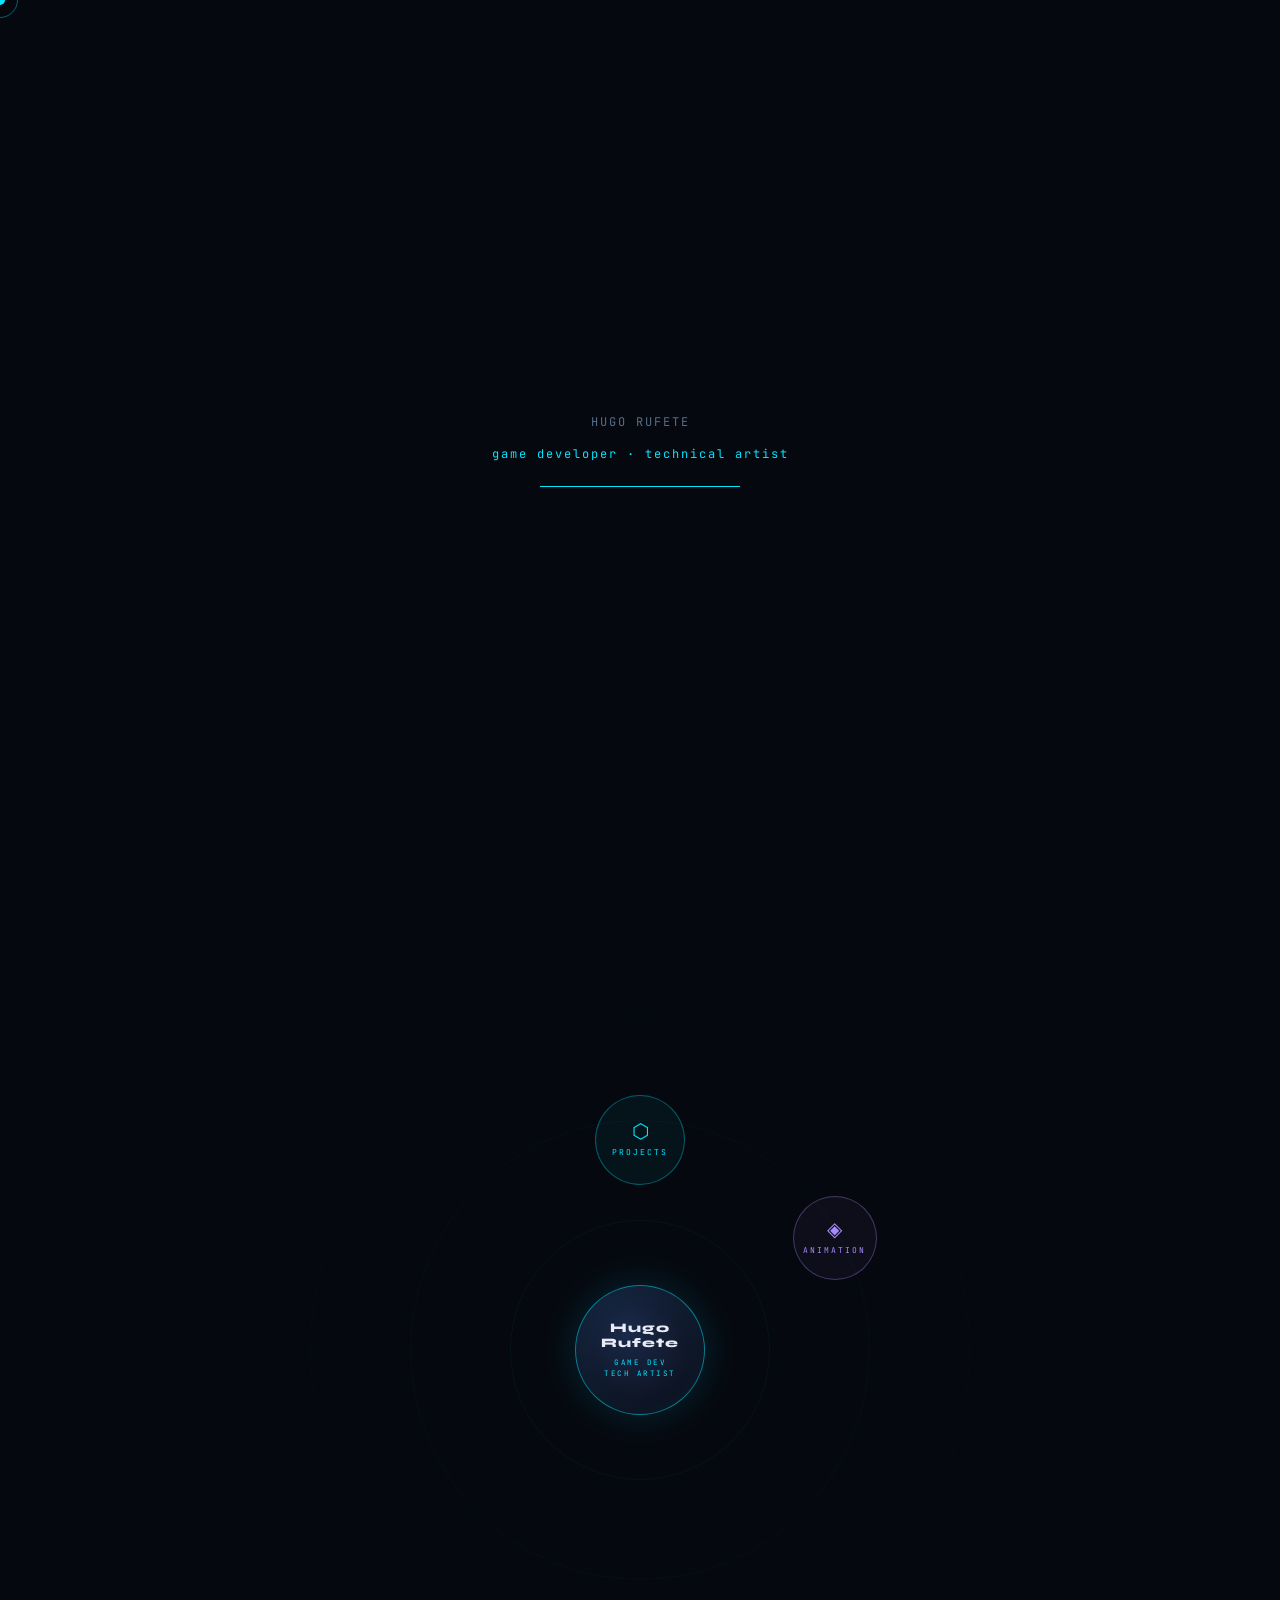
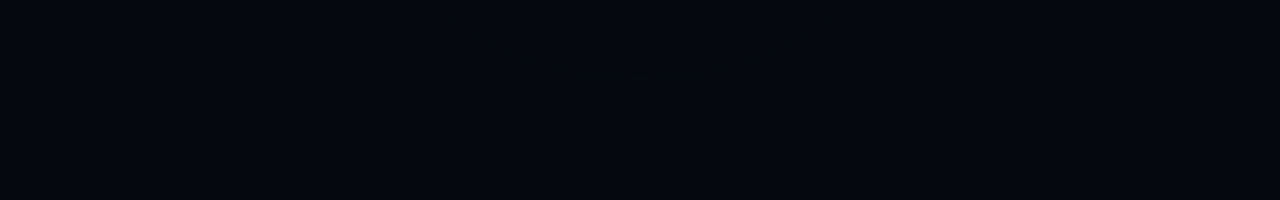
==== index.html @ aabd352a "Added Scroll &  Page header" ====
<!DOCTYPE html>
<html lang="en">
<head>
<meta charset="UTF-8">
<meta name="viewport" content="width=device-width, initial-scale=1.0">
<meta name="description" content="Hugo Rufete — Game Developer & Technical Artist. Portfolio of game development, procedural animation and dynamic lighting.">
<title>Hugo Rufete — Game Developer</title>
<link href="https://fonts.googleapis.com/css2?family=Syne:wght@400;700;800&family=JetBrains+Mono:wght@300;400;500&display=swap" rel="stylesheet">
<link rel="stylesheet" href="css/style.css">
</head>
<body>

<!-- Custom cursor -->
<div id="cursor"></div>
<div id="cursor-ring"></div>

<!-- Intro loading screen -->
<div id="intro-overlay">
  <div class="intro-line">HUGO RUFETE</div>
  <div class="intro-line">game developer · technical artist</div>
  <div class="intro-bar"><div class="intro-bar-fill"></div></div>
</div>

<!-- Particle canvas -->
<canvas id="bg-canvas"></canvas>

<!-- Site header (fijo arriba) -->
<header id="site-header">
  <div class="brand">Hugo Rufete<span>.</span></div>
  <nav class="site-nav">
    <a href="https://github.com/HugoRufete" target="_blank">GitHub</a>
    <a href="https://linkedin.com/in/hugorufete" target="_blank">LinkedIn</a>
    <a href="mailto:tu@email.com">Email</a>
  </nav>
</header>

<!-- Hero (primera pantalla, antes de los nodos) -->
<section id="hero">
  <h1 class="hero-title">Hugo Rufete</h1>
  <p class="hero-sub">Game Developer &amp; Technical Artist</p>
  <div class="scroll-hint">scroll ↓</div>
</section>

<!-- Main app -->
<div id="app">
  <!-- Orbit rings -->
  <div class="orbit-ring"></div>
  <div class="orbit-ring"></div>
  <div class="orbit-ring"></div>
  <!-- Pulse rings -->
  <div class="pulse-ring"></div>
  <div class="pulse-ring"></div>
  <!-- SVG connectors -->
  <svg id="connectors"></svg>
  <!-- Center node -->
  <div id="center-node">
    <div class="cn-name">Hugo<br>Rufete</div>
    <div class="cn-role">Game Dev<br>Tech Artist</div>
  </div>
</div>

<!-- Side panel -->
<div id="panel">
  <button id="panel-close">✕</button>
  <div class="panel-eyebrow">// section</div>
  <h2 id="panel-title"></h2>
  <div id="panel-subtitle"></div>
  <div id="panel-content"></div>
</div>

<!-- HUD elements -->
<div id="hud-name">
  <div class="hud-title">Hugo Rufete</div>
  <div class="hud-sub">Game Developer &amp; Technical Artist</div>
</div>
<div id="hud-links">
  <a href="https://github.com/HugoRufete" target="_blank">GitHub</a>
  <a href="mailto:tu@email.com">Email</a>
  <a href="https://linkedin.com/in/hugorufete" target="_blank">LinkedIn</a>
</div>
<div id="hud-hint">// select a node to explore</div>
<div id="hud-status">available for projects</div>

<script src="js/data.js"></script>
<script src="js/main.js"></script>
</body>
</html>
---- css/style.css ----
/* =========================================
   RESET & ROOT
   ========================================= */
*, *::before, *::after { margin: 0; padding: 0; box-sizing: border-box; }

:root {
  --bg:        #06080f;
  --surface:   #0d1220;
  --surface2:  #111827;
  --accent:    #00e5ff;
  --accent2:   #7c3aed;
  --accent3:   #f59e0b;
  --text:      #e8eaf6;
  --muted:     #546e8a;
  --muted2:    #334155;
  --glow:      rgba(0,229,255,0.12);
  --font-head: 'Syne', sans-serif;
  --font-mono: 'JetBrains Mono', monospace;
}

html {
  width: 100%;
  height: 100%;
}
body {
  width: 100%;
  min-height: 100%;
  overflow-x: hidden;   /* nunca scroll horizontal (el panel vive fuera de pantalla a la derecha) */
  /* overflow-y queda en auto → la página crece con el contenido y aparece scroll vertical */
  background: var(--bg);
  color: var(--text);
  font-family: var(--font-head);
  cursor: default;
}

/* =========================================
   CANVAS BACKGROUND
   ========================================= */
#bg-canvas {
  position: fixed;
  inset: 0;
  z-index: 0;
  pointer-events: none;
}

/* =========================================
   CUSTOM CURSOR
   ========================================= */
#cursor {
  position: fixed;
  width: 10px; height: 10px;
  background: var(--accent);
  border-radius: 50%;
  pointer-events: none;
  z-index: 9999;
  transform: translate(-50%, -50%);
  transition: transform .1s, width .2s, height .2s, opacity .2s;
  mix-blend-mode: screen;
}
#cursor-ring {
  position: fixed;
  width: 36px; height: 36px;
  border: 1px solid rgba(0,229,255,0.4);
  border-radius: 50%;
  pointer-events: none;
  z-index: 9998;
  transform: translate(-50%, -50%);
  transition: transform .12s ease-out, width .3s, height .3s, border-color .3s;
}
body:has(a:hover) #cursor,
body:has(.section-node:hover) #cursor { width: 16px; height: 16px; }
body:has(a:hover) #cursor-ring,
body:has(.section-node:hover) #cursor-ring { width: 52px; height: 52px; border-color: rgba(0,229,255,0.7); }

/* =========================================
   INTRO OVERLAY
   ========================================= */
#intro-overlay {
  position: fixed;
  inset: 0;
  background: var(--bg);
  z-index: 500;
  display: flex;
  align-items: center;
  justify-content: center;
  flex-direction: column;
  gap: 16px;
  transition: opacity .8s ease, visibility .8s ease;
}
#intro-overlay.hidden { opacity: 0; visibility: hidden; }
.intro-line {
  font-family: var(--font-mono);
  font-size: 12px;
  color: var(--muted);
  letter-spacing: 2px;
  opacity: 0;
  transform: translateY(8px);
  animation: fadeUp .6s ease forwards;
}
.intro-line:nth-child(1) { animation-delay: .2s; }
.intro-line:nth-child(2) { animation-delay: .6s; color: var(--accent); }
.intro-line:nth-child(3) { animation-delay: 1s; }
.intro-bar {
  width: 200px; height: 1px;
  background: var(--muted2);
  overflow: hidden;
  margin-top: 8px;
  opacity: 0;
  animation: fadeUp .4s 1.2s forwards;
}
.intro-bar-fill {
  height: 100%;
  background: var(--accent);
  width: 0;
  animation: barFill 1.2s 1.3s cubic-bezier(.4,0,.2,1) forwards;
}
@keyframes barFill { to { width: 100%; } }
@keyframes fadeUp {
  to { opacity: 1; transform: translateY(0); }
}

/* =========================================
   SITE HEADER — fijo en la parte superior
   ========================================= */
#site-header {
  position: fixed;
  top: 0; left: 0;
  width: 100%;
  height: 64px;
  display: flex;
  align-items: center;
  justify-content: space-between;
  padding: 0 36px;
  background: rgba(6,8,15,0.72);
  backdrop-filter: blur(16px);
  -webkit-backdrop-filter: blur(16px);
  border-bottom: 1px solid rgba(0,229,255,0.12);
  z-index: 150;   /* sobre el contenido, pero bajo el panel lateral (200) y la intro (500) */
}
#site-header .brand {
  font-family: var(--font-head);
  font-weight: 800;
  font-size: 15px;
  letter-spacing: 1px;
  color: var(--text);
}
#site-header .brand span { color: var(--accent); }
#site-header .site-nav { display: flex; gap: 26px; }
#site-header .site-nav a {
  font-family: var(--font-mono);
  font-size: 10px;
  letter-spacing: 2px;
  text-transform: uppercase;
  color: var(--muted);
  text-decoration: none;
  transition: color .2s;
}
#site-header .site-nav a:hover { color: var(--accent); }

/* El header asume el rol de estos HUD superiores → se ocultan para no solaparse */
#hud-name, #hud-status { display: none; }

/* =========================================
   HERO — primera pantalla (antes de los nodos)
   ========================================= */
#hero {
  position: relative;
  z-index: 1;
  height: 100vh;
  display: flex;
  flex-direction: column;
  align-items: center;
  justify-content: center;
  text-align: center;
  gap: 16px;
  padding: 0 24px;
}
.hero-title {
  font-family: var(--font-head);
  font-weight: 800;
  font-size: clamp(40px, 9vw, 96px);
  letter-spacing: -1px;
  line-height: 1;
}
.hero-sub {
  font-family: var(--font-mono);
  font-size: clamp(11px, 2.4vw, 14px);
  letter-spacing: 3px;
  text-transform: uppercase;
  color: var(--muted);
}
.scroll-hint {
  position: absolute;
  bottom: 40px;
  font-family: var(--font-mono);
  font-size: 10px;
  letter-spacing: 2px;
  text-transform: uppercase;
  color: var(--muted);
  animation: scrollBounce 1.8s ease-in-out infinite;
}
@keyframes scrollBounce {
  0%, 100% { transform: translateY(0);   opacity: .5; }
  50%      { transform: translateY(6px); opacity: 1;  }
}

/* =========================================
   MAIN APP CANVAS
   ========================================= */
#app {
  position: relative;
  z-index: 1;
  width: 100%; height: 100vh;
  display: flex; align-items: center; justify-content: center;
  opacity: 0;
  transition: opacity .8s ease;
}
#app.visible { opacity: 1; }

/* =========================================
   ORBIT RINGS
   ========================================= */
.orbit-ring {
  position: absolute;
  border-radius: 50%;
  border: 1px solid rgba(0,229,255,0.05);
  pointer-events: none;
  top: 50%; left: 50%;
}
.orbit-ring:nth-child(1) { width: 260px; height: 260px; margin: -130px 0 0 -130px; }
.orbit-ring:nth-child(2) { width: 460px; height: 460px; margin: -230px 0 0 -230px; border-color: rgba(0,229,255,0.03); }
.orbit-ring:nth-child(3) { width: 660px; height: 660px; margin: -330px 0 0 -330px; border-color: rgba(0,229,255,0.02); }

/* =========================================
   PULSE RINGS
   ========================================= */
.pulse-ring {
  position: absolute;
  border-radius: 50%;
  border: 1px solid rgba(0,229,255,0.18);
  pointer-events: none;
  animation: pulseRing 4s ease-out infinite;
}
.pulse-ring:nth-child(4) { width: 90px; height: 90px; animation-delay: 0s; }
.pulse-ring:nth-child(5) { width: 90px; height: 90px; animation-delay: 2s; }
@keyframes pulseRing {
  0%   { transform: scale(.8); opacity: .6; }
  100% { transform: scale(2.6); opacity: 0; }
}

/* =========================================
   SVG CONNECTORS
   ========================================= */
#connectors {
  position: absolute;
  inset: 0;
  width: 100%; height: 100%;
  pointer-events: none;
  z-index: 2;
  overflow: visible;
}

/* =========================================
   CENTER NODE
   ========================================= */
#center-node {
  position: absolute;
  width: 130px; height: 130px;
  border-radius: 50%;
  background: radial-gradient(circle at 40% 35%, #1a2a4a, #0d1220 70%);
  border: 1.5px solid rgba(0,229,255,0.5);
  display: flex; flex-direction: column;
  align-items: center; justify-content: center;
  cursor: pointer;
  z-index: 10;
  box-shadow:
    0 0 40px rgba(0,229,255,0.15),
    inset 0 0 30px rgba(0,229,255,0.05);
  transition: box-shadow .3s, transform .3s;
  text-align: center;
  padding: 12px;
}
#center-node:hover {
  box-shadow:
    0 0 70px rgba(0,229,255,0.3),
    inset 0 0 40px rgba(0,229,255,0.08);
  transform: scale(1.05);
}
#center-node .cn-name {
  font-size: 13px;
  font-weight: 800;
  letter-spacing: 1px;
  color: var(--text);
  line-height: 1.2;
}
#center-node .cn-role {
  font-family: var(--font-mono);
  font-size: 7.5px;
  color: var(--accent);
  letter-spacing: 1.5px;
  text-transform: uppercase;
  margin-top: 5px;
  line-height: 1.5;
}

/* =========================================
   SECTION NODES
   ========================================= */
.section-node {
  position: absolute;
  border-radius: 50%;
  display: flex; flex-direction: column;
  align-items: center; justify-content: center;
  cursor: pointer;
  text-align: center;
  border: 1px solid;
  z-index: 5;
  opacity: 0;
  transform: scale(0) translateY(0px);
  transition:
    opacity .6s ease,
    transform .6s cubic-bezier(.34,1.56,.64,1),
    box-shadow .25s ease;
  user-select: none;
}
.section-node:hover { z-index: 20; }
.section-node .sn-icon {
  font-size: 20px;
  margin-bottom: 5px;
  line-height: 1;
}
.section-node .sn-label {
  font-family: var(--font-mono);
  font-size: 8px;
  letter-spacing: 2px;
  text-transform: uppercase;
  font-weight: 400;
  line-height: 1.3;
}

/* =========================================
   SIDE PANEL
   ========================================= */
#panel {
  position: fixed;
  right: -440px; top: 0;
  width: 420px; height: 100vh;
  background: rgba(13,18,32,0.92);
  backdrop-filter: blur(24px);
  -webkit-backdrop-filter: blur(24px);
  border-left: 1px solid rgba(0,229,255,0.1);
  padding: 48px 36px 48px 36px;
  transition: right .5s cubic-bezier(.22,1,.36,1);
  z-index: 200;
  overflow-y: auto;
  scrollbar-width: thin;
  scrollbar-color: var(--muted2) transparent;
}
#panel::-webkit-scrollbar { width: 4px; }
#panel::-webkit-scrollbar-thumb { background: var(--muted2); border-radius: 2px; }
#panel.open { right: 0; }

#panel-close {
  position: absolute;
  top: 20px; right: 20px;
  width: 34px; height: 34px;
  border-radius: 50%;
  background: none;
  border: 1px solid var(--muted2);
  color: var(--muted);
  font-size: 14px;
  cursor: pointer;
  display: flex; align-items: center; justify-content: center;
  transition: border-color .2s, color .2s;
  font-family: var(--font-mono);
}
#panel-close:hover { border-color: var(--accent); color: var(--accent); }

.panel-eyebrow {
  font-family: var(--font-mono);
  font-size: 10px;
  letter-spacing: 3px;
  text-transform: uppercase;
  color: var(--muted);
  margin-bottom: 8px;
}
#panel-title {
  font-size: 26px;
  font-weight: 800;
  letter-spacing: -.5px;
  margin-bottom: 4px;
  line-height: 1.1;
}
#panel-subtitle {
  font-family: var(--font-mono);
  font-size: 10px;
  letter-spacing: 2px;
  color: var(--muted);
  text-transform: uppercase;
  margin-bottom: 28px;
  padding-bottom: 20px;
  border-bottom: 1px solid var(--muted2);
}
#panel-content { font-size: 13px; color: #8fa0b8; line-height: 1.85; }
#panel-content p { margin-bottom: 12px; }
#panel-content h4 {
  font-family: var(--font-mono);
  font-size: 10px;
  letter-spacing: 2px;
  text-transform: uppercase;
  color: var(--muted);
  margin: 20px 0 10px;
}

.tag {
  display: inline-block;
  padding: 3px 11px;
  border-radius: 20px;
  font-size: 9px;
  letter-spacing: 1.5px;
  text-transform: uppercase;
  font-family: var(--font-mono);
  margin: 3px 3px 3px 0;
  border: 1px solid;
}

.panel-link {
  display: flex;
  align-items: center;
  gap: 10px;
  padding: 12px 16px;
  border: 1px solid var(--muted2);
  border-radius: 8px;
  margin-top: 8px;
  color: var(--text);
  text-decoration: none;
  font-family: var(--font-mono);
  font-size: 11px;
  letter-spacing: 1px;
  transition: border-color .2s, color .2s, background .2s;
}
.panel-link:hover { border-color: var(--accent); color: var(--accent); background: rgba(0,229,255,0.03); }
.panel-link .link-icon { font-size: 16px; opacity: .6; }

/* =========================================
   HUD ELEMENTS
   ========================================= */
#hud-name {
  position: fixed;
  top: 28px; left: 36px;
  opacity: 0;
  animation: fadeUp .8s 3.2s forwards;
}
#hud-name .hud-title {
  font-size: 11px;
  font-weight: 800;
  letter-spacing: 2px;
  text-transform: uppercase;
}
#hud-name .hud-sub {
  font-family: var(--font-mono);
  font-size: 9px;
  color: var(--muted);
  letter-spacing: 1.5px;
  margin-top: 2px;
}

#hud-links {
  position: fixed;
  bottom: 28px; left: 36px;
  display: flex;
  gap: 20px;
  opacity: 0;
  animation: fadeUp .8s 3.5s forwards;
}
#hud-links a {
  font-family: var(--font-mono);
  font-size: 9px;
  color: var(--muted);
  text-decoration: none;
  letter-spacing: 2px;
  text-transform: uppercase;
  transition: color .2s;
}
#hud-links a:hover { color: var(--accent); }

#hud-hint {
  position: fixed;
  bottom: 28px;
  left: 50%;
  transform: translateX(-50%);
  font-family: var(--font-mono);
  font-size: 9px;
  color: var(--muted);
  letter-spacing: 2px;
  text-transform: uppercase;
  opacity: 0;
  animation: fadeUp .8s 3.8s forwards;
  white-space: nowrap;
}

#hud-status {
  position: fixed;
  top: 28px; right: 36px;
  font-family: var(--font-mono);
  font-size: 9px;
  color: var(--muted);
  letter-spacing: 2px;
  text-transform: uppercase;
  display: flex;
  align-items: center;
  gap: 8px;
  opacity: 0;
  animation: fadeUp .8s 3.2s forwards;
}
#hud-status::before {
  content: '';
  width: 6px; height: 6px;
  border-radius: 50%;
  background: #22c55e;
  animation: blink 2s ease-in-out infinite;
}
@keyframes blink {
  0%, 100% { opacity: 1; }
  50% { opacity: .3; }
}

/* =========================================
   RESPONSIVE — TABLET & MÓVIL
   ========================================= */

/* Tablet y móvil grande (≤ 768px) */
@media (max-width: 768px) {
  /* Header más compacto */
  #site-header { height: 56px; padding: 0 18px; }
  #site-header .brand { font-size: 13px; }
  #site-header .site-nav { gap: 16px; }
  #site-header .site-nav a { font-size: 9px; letter-spacing: 1.5px; }
  /* El panel nunca debe ser más ancho que la pantalla */
  #panel {
    width: min(420px, 90vw);
    right: calc(-1 * min(420px, 90vw) - 20px);
    padding: 56px 28px 32px;
  }
  /* HUD más pegado a los bordes para ganar espacio */
  #hud-links  { bottom: 18px; left: 18px; gap: 14px; }
  #hud-hint   { display: none; }   /* el hint "select a node" estorba en pantallas pequeñas */
  /* Etiquetas de nodo algo más pequeñas para que quepan al escalar */
  .section-node .sn-icon  { font-size: 16px; }
  .section-node .sn-label { font-size: 7px; letter-spacing: 1px; }
  /* Nodo central proporcional a la constelación encogida */
  #center-node { width: 104px; height: 104px; }
  #center-node .cn-name { font-size: 11px; }
  #center-node .cn-role { font-size: 6.5px; }
}

/* Móvil estrecho (≤ 480px): panel a pantalla completa */
@media (max-width: 480px) {
  #panel {
    width: 100vw;
    right: -100vw;
    padding: 56px 22px 28px;
  }
}

/* Dispositivos táctiles: el cursor personalizado no aporta nada sin ratón */
@media (hover: none), (pointer: coarse) {
  #cursor, #cursor-ring { display: none; }
  html, body { cursor: auto; }
}
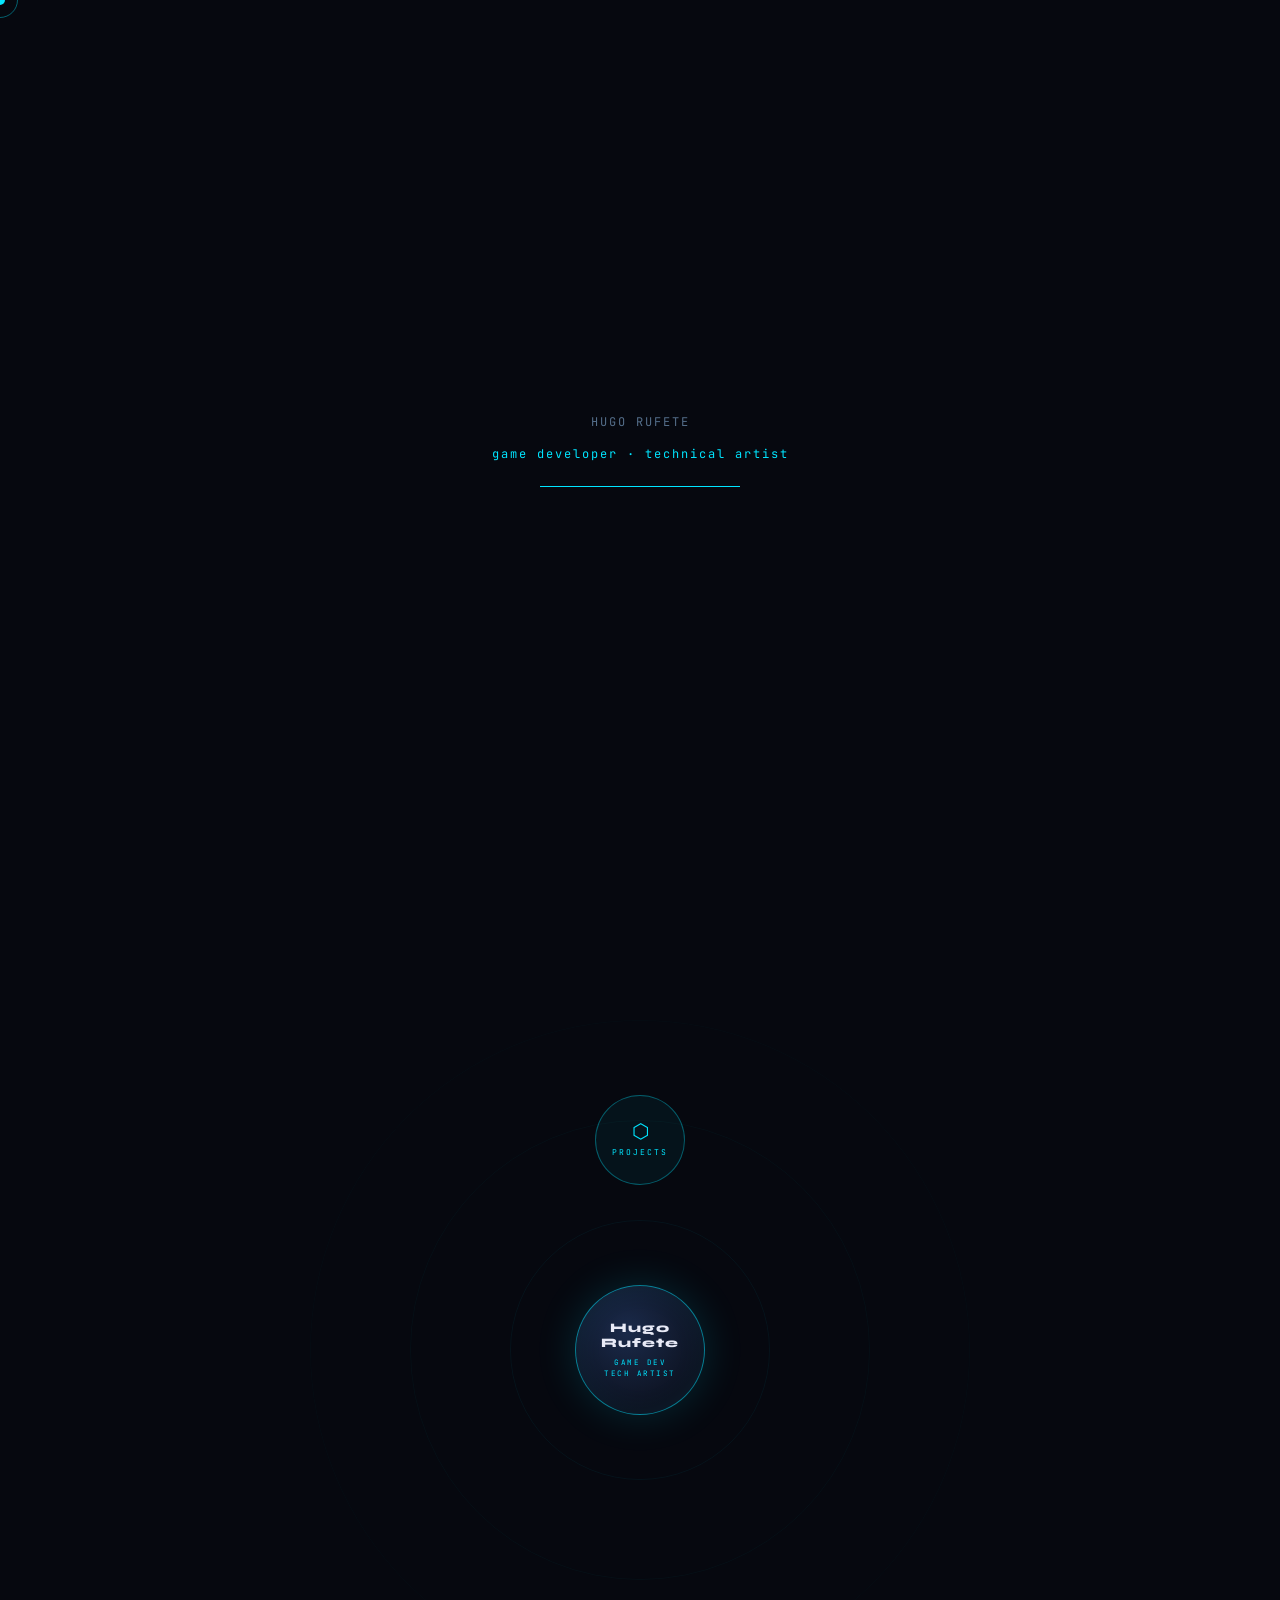
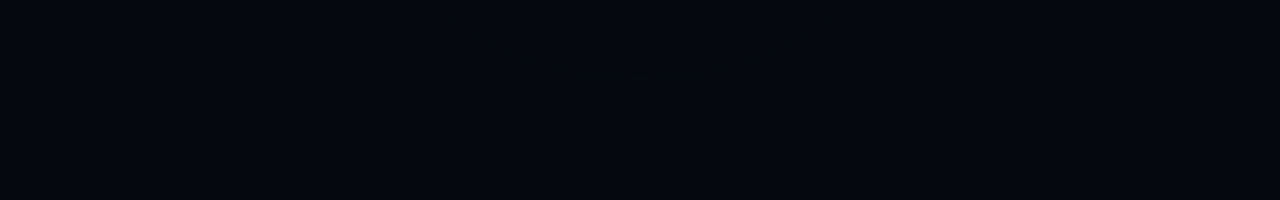
==== commit b830040c: "Added hero background video & poster" ====
--- a/index.html
+++ b/index.html
@@ -36,6 +36,11 @@
 
 <!-- Hero (primera pantalla, antes de los nodos) -->
 <section id="hero">
+  <!-- Vídeo de fondo del hero (autoplay silencioso en bucle) -->
+  <video class="hero-video" autoplay muted loop playsinline poster="img/ui/hero-poster.jpg">
+    <source src="video/hero.webm" type="video/webm">
+    <source src="video/hero.mp4" type="video/mp4">
+  </video>
   <h1 class="hero-title">Hugo Rufete</h1>
   <p class="hero-sub">Game Developer &amp; Technical Artist</p>
   <div class="scroll-hint">scroll ↓</div>
--- a/css/style.css
+++ b/css/style.css
@@ -175,6 +175,29 @@
   gap: 16px;
   padding: 0 24px;
 }
+/* Vídeo de fondo del hero — cubre SOLO la primera pantalla */
+.hero-video {
+  position: absolute;
+  inset: 0;
+  width: 100%; height: 100%;
+  object-fit: cover;     /* llena el viewport sin deformarse */
+  z-index: 0;            /* sobre las partículas, bajo el contenido del hero */
+  pointer-events: none;
+}
+/* Velo oscuro sobre el vídeo para que el texto se lea sobre cualquier fotograma */
+#hero::before {
+  content: '';
+  position: absolute;
+  inset: 0;
+  background: linear-gradient(180deg, rgba(6,8,15,0.35), rgba(6,8,15,0.70));
+  z-index: 1;
+  pointer-events: none;
+}
+/* El contenido del hero queda por encima del vídeo y del velo */
+.hero-title,
+.hero-sub,
+.scroll-hint { z-index: 2; }
+.hero-title, .hero-sub { position: relative; }
 .hero-title {
   font-family: var(--font-head);
   font-weight: 800;
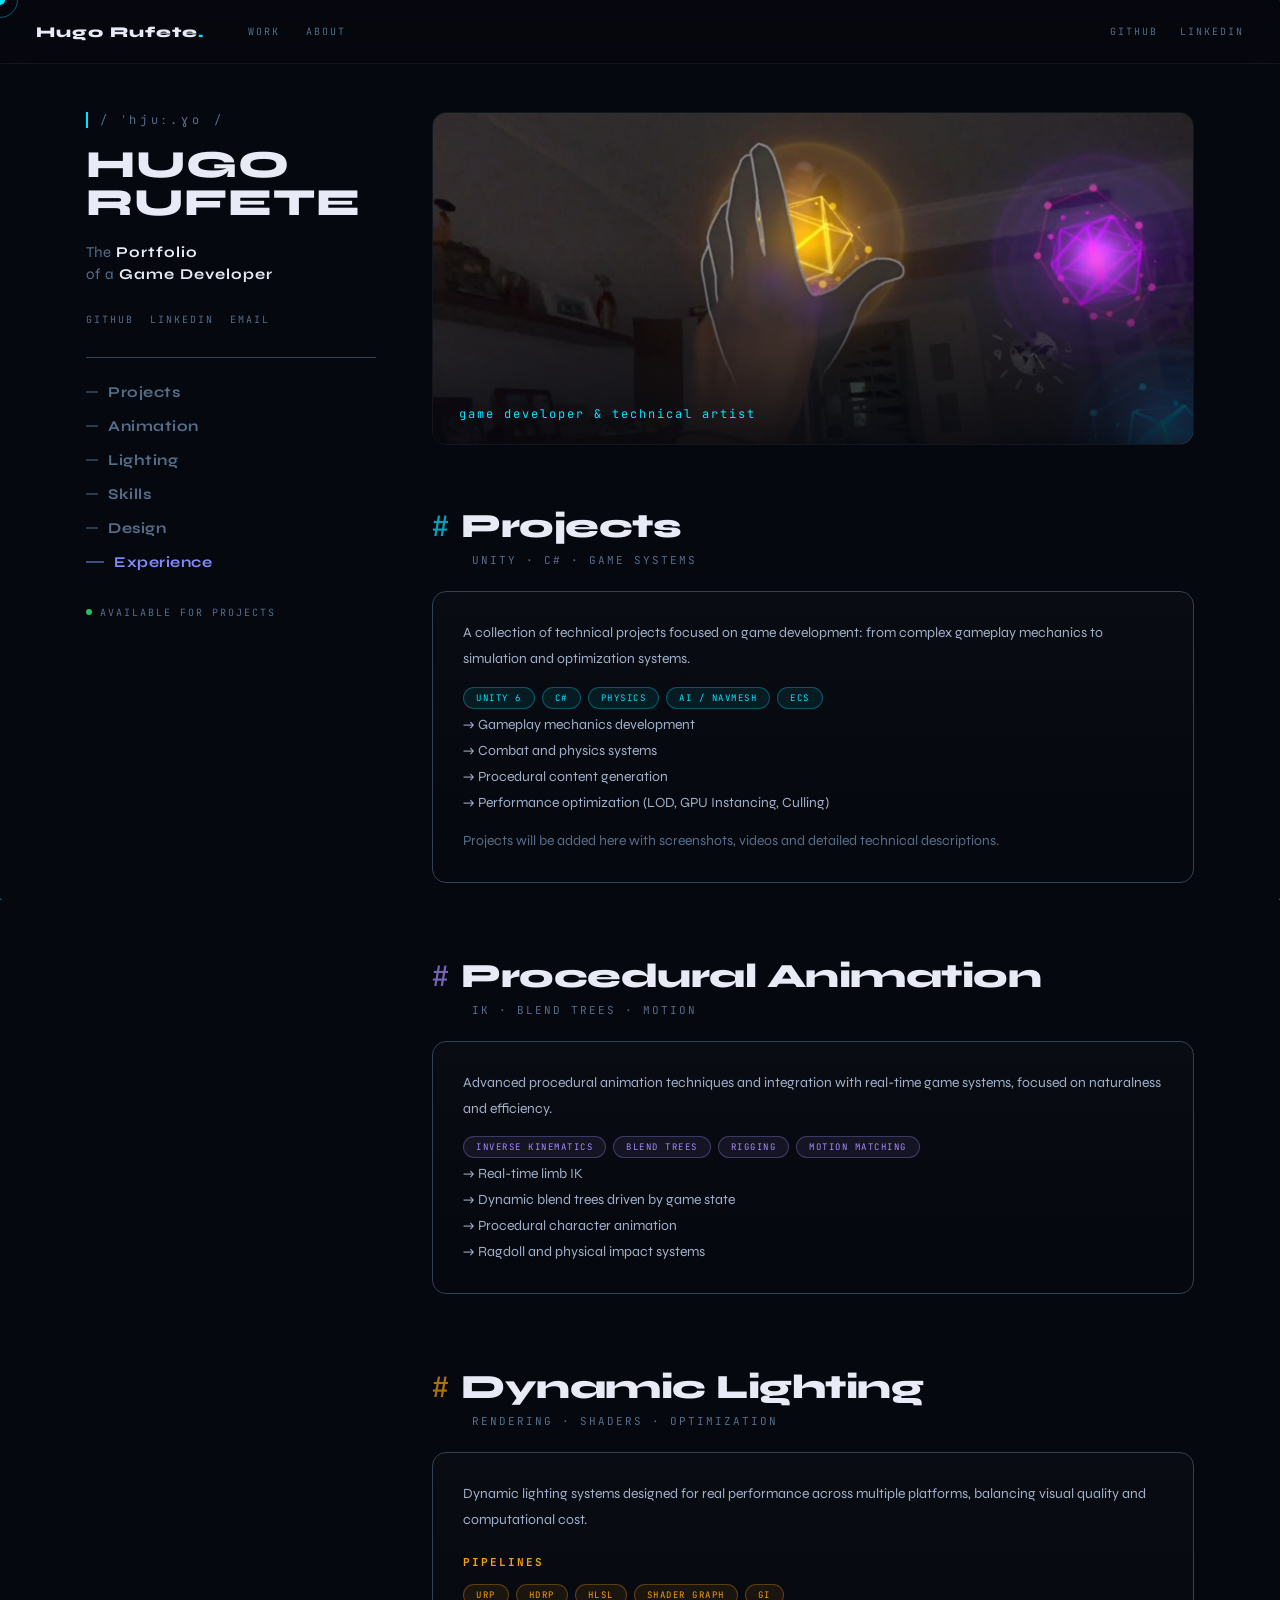
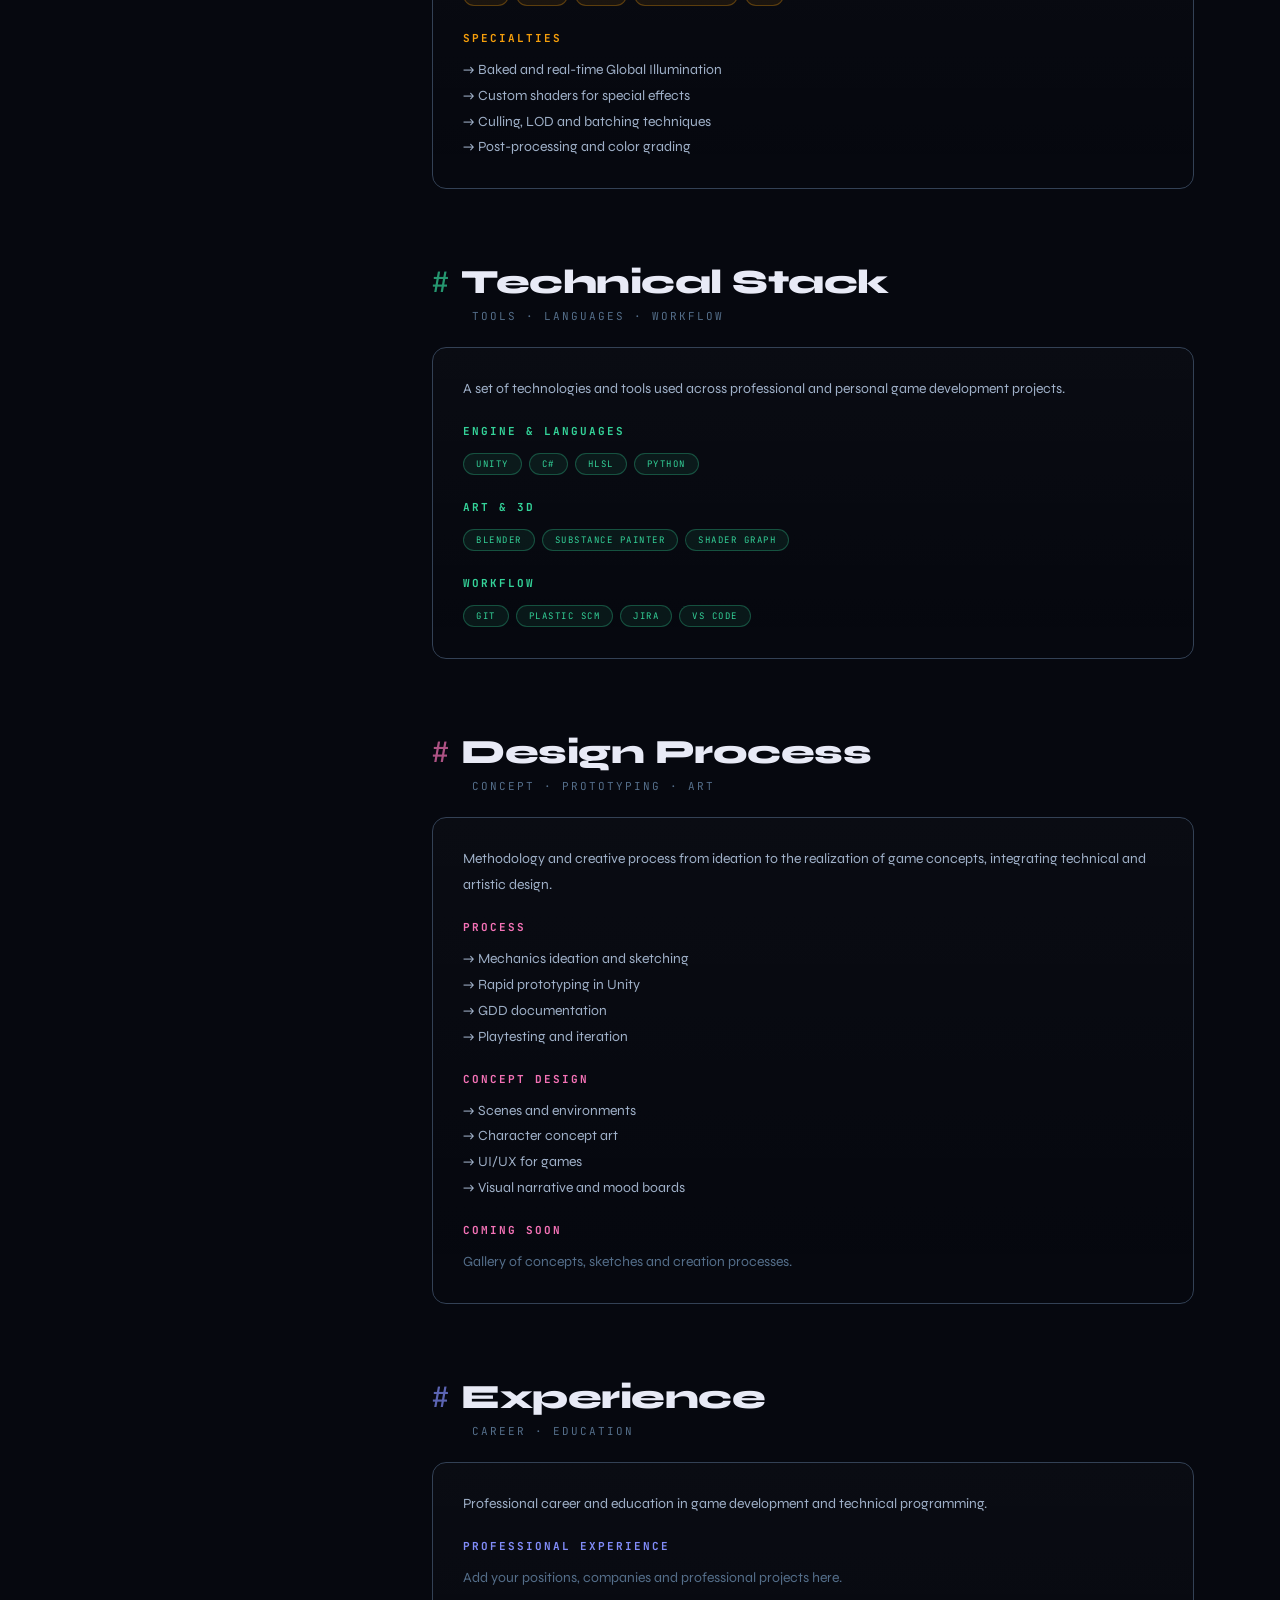
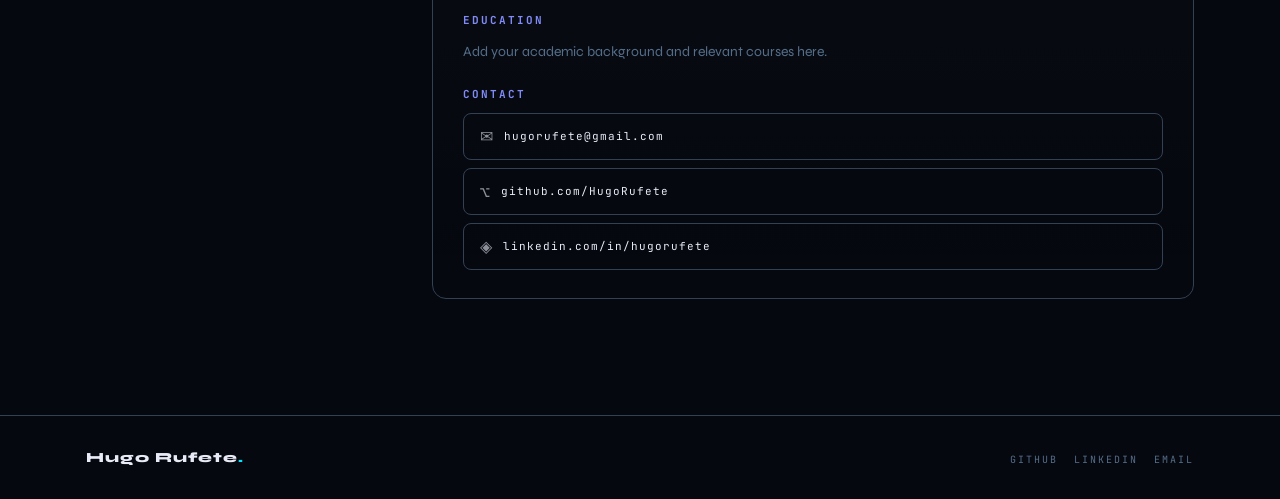
==== commit 264ec799: "New Document Style" ====
--- a/index.html
+++ b/index.html
@@ -10,81 +10,87 @@
 </head>
 <body>
 
-<!-- Custom cursor -->
+<!-- CUSTOM CURSOR -->
 <div id="cursor"></div>
 <div id="cursor-ring"></div>
 
-<!-- Intro loading screen -->
+<!-- INTRO LOADING SCREEN -->
 <div id="intro-overlay">
   <div class="intro-line">HUGO RUFETE</div>
   <div class="intro-line">game developer · technical artist</div>
   <div class="intro-bar"><div class="intro-bar-fill"></div></div>
 </div>
 
-<!-- Particle canvas -->
+<!-- PARTICLE CANVAS -->
 <canvas id="bg-canvas"></canvas>
 
-<!-- Site header (fijo arriba) -->
+<!-- SITE HEADER -->
 <header id="site-header">
-  <div class="brand">Hugo Rufete<span>.</span></div>
+  <a class="brand" href="#top">Hugo Rufete<span>.</span></a>
   <nav class="site-nav">
-    <a href="https://github.com/HugoRufete" target="_blank">GitHub</a>
-    <a href="https://linkedin.com/in/hugorufete" target="_blank">LinkedIn</a>
-    <a href="mailto:tu@email.com">Email</a>
+    <a href="#proyectos">Work</a>
+    <a href="#experiencia">About</a>
+  </nav>
+  <nav class="site-links">
+    <a href="https://github.com/HugoRufete" target="_blank" rel="noopener" aria-label="GitHub">GitHub</a>
+    <a href="https://linkedin.com/in/hugorufete" target="_blank" rel="noopener" aria-label="LinkedIn">LinkedIn</a>
   </nav>
 </header>
 
-<!-- Hero (primera pantalla, antes de los nodos) -->
-<section id="hero">
-  <!-- Vídeo de fondo del hero (autoplay silencioso en bucle) -->
-  <video class="hero-video" autoplay muted loop playsinline poster="img/ui/hero-poster.jpg">
-    <source src="video/hero.webm" type="video/webm">
-    <source src="video/hero.mp4" type="video/mp4">
-  </video>
-  <h1 class="hero-title">Hugo Rufete</h1>
-  <p class="hero-sub">Game Developer &amp; Technical Artist</p>
-  <div class="scroll-hint">scroll ↓</div>
-</section>
+<!-- MAIN -->
+<main id="top">
+  <div class="layout-split">
 
-<!-- Main app -->
-<div id="app">
-  <!-- Orbit rings -->
-  <div class="orbit-ring"></div>
-  <div class="orbit-ring"></div>
-  <div class="orbit-ring"></div>
-  <!-- Pulse rings -->
-  <div class="pulse-ring"></div>
-  <div class="pulse-ring"></div>
-  <!-- SVG connectors -->
-  <svg id="connectors"></svg>
-  <!-- Center node -->
-  <div id="center-node">
-    <div class="cn-name">Hugo<br>Rufete</div>
-    <div class="cn-role">Game Dev<br>Tech Artist</div>
+    <!-- SIDEBAR -->
+    <aside class="layout-split__sidebar">
+      <div class="sidebar-inner">
+        <div class="eyebrow">/ ˈhjuː.ɣo /</div>
+        <h1 class="identity-name">Hugo Rufete</h1>
+        <p class="identity-sub">The <b>Portfolio</b><br>of a <b>Game Developer</b></p>
+
+        <menu class="social-links" aria-label="Social links">
+          <li><a href="https://github.com/HugoRufete" target="_blank" rel="noopener" aria-label="GitHub">GitHub</a></li>
+          <li><a href="https://linkedin.com/in/hugorufete" target="_blank" rel="noopener" aria-label="LinkedIn">LinkedIn</a></li>
+          <li><a href="mailto:hugorufete@gmail.com" aria-label="Email">Email</a></li>
+        </menu>
+
+        <!-- Table of contents — rellenado por main.js -->
+        <menu class="toc" aria-label="Table of contents"></menu>
+
+        <div class="availability">available for projects</div>
+      </div>
+    </aside>
+
+    <!-- CONTENT -->
+    <div class="layout-split__content">
+      <!-- Feature: vídeo hero como banner editorial superior -->
+      <div class="feature">
+        <video class="feature-video" autoplay muted loop playsinline poster="img/ui/hero-poster.png">
+          <source src="video/hero.mp4" type="video/mp4">
+        </video>
+        <div class="feature-overlay">
+          <span class="feature-tag">game developer &amp; technical artist</span>
+        </div>
+      </div>
+
+      <!-- Secciones — rellenadas por main.js desde SECTIONS -->
+      <div id="sections"></div>
+    </div>
+
   </div>
-</div>
+</main>
 
-<!-- Side panel -->
-<div id="panel">
-  <button id="panel-close">✕</button>
-  <div class="panel-eyebrow">// section</div>
-  <h2 id="panel-title"></h2>
-  <div id="panel-subtitle"></div>
-  <div id="panel-content"></div>
-</div>
-
-<!-- HUD elements -->
-<div id="hud-name">
-  <div class="hud-title">Hugo Rufete</div>
-  <div class="hud-sub">Game Developer &amp; Technical Artist</div>
-</div>
-<div id="hud-links">
-  <a href="https://github.com/HugoRufete" target="_blank">GitHub</a>
-  <a href="mailto:tu@email.com">Email</a>
-  <a href="https://linkedin.com/in/hugorufete" target="_blank">LinkedIn</a>
-</div>
-<div id="hud-hint">// select a node to explore</div>
-<div id="hud-status">available for projects</div>
+<!-- FOOTER -->
+<footer id="site-footer">
+  <div class="footer-inner">
+    <span class="footer-brand">Hugo Rufete<span>.</span></span>
+    <menu class="social-links" aria-label="More links">
+      <li><a href="https://github.com/HugoRufete" target="_blank" rel="noopener">GitHub</a></li>
+      <li><a href="https://linkedin.com/in/hugorufete" target="_blank" rel="noopener">LinkedIn</a></li>
+      <li><a href="mailto:hugorufete@gmail.com">Email</a></li>
+    </menu>
+  </div>
+</footer>
 
 <script src="js/data.js"></script>
 <script src="js/main.js"></script>
--- a/css/style.css
+++ b/css/style.css
@@ -13,35 +13,28 @@
   --text:      #e8eaf6;
   --muted:     #546e8a;
   --muted2:    #334155;
-  --glow:      rgba(0,229,255,0.12);
   --font-head: 'Syne', sans-serif;
   --font-mono: 'JetBrains Mono', monospace;
-}
-
-html {
-  width: 100%;
-  height: 100%;
-}
+
+  /* Acento por sección — lo sobreescribe cada <section> vía --sc */
+  --sc: var(--accent);
+
+  --header-h: 64px;
+  --maxw: 1180px;
+}
+
+html { scroll-behavior: smooth; scroll-padding-top: calc(var(--header-h) + 24px); }
+
 body {
-  width: 100%;
   min-height: 100%;
-  overflow-x: hidden;   /* nunca scroll horizontal (el panel vive fuera de pantalla a la derecha) */
-  /* overflow-y queda en auto → la página crece con el contenido y aparece scroll vertical */
+  overflow-x: hidden;
   background: var(--bg);
   color: var(--text);
   font-family: var(--font-head);
   cursor: default;
 }
 
-/* =========================================
-   CANVAS BACKGROUND
-   ========================================= */
-#bg-canvas {
-  position: fixed;
-  inset: 0;
-  z-index: 0;
-  pointer-events: none;
-}
+a { color: inherit; }
 
 /* =========================================
    CUSTOM CURSOR
@@ -68,9 +61,20 @@
   transition: transform .12s ease-out, width .3s, height .3s, border-color .3s;
 }
 body:has(a:hover) #cursor,
-body:has(.section-node:hover) #cursor { width: 16px; height: 16px; }
+body:has(.card:hover) #cursor { width: 16px; height: 16px; }
 body:has(a:hover) #cursor-ring,
-body:has(.section-node:hover) #cursor-ring { width: 52px; height: 52px; border-color: rgba(0,229,255,0.7); }
+body:has(.card:hover) #cursor-ring { width: 52px; height: 52px; border-color: rgba(0,229,255,0.7); }
+
+/* =========================================
+   PARTICLE CANVAS
+   ========================================= */
+#bg-canvas {
+  position: fixed;
+  inset: 0;
+  z-index: 0;
+  pointer-events: none;
+  opacity: .5;
+}
 
 /* =========================================
    INTRO OVERLAY
@@ -99,43 +103,40 @@
 }
 .intro-line:nth-child(1) { animation-delay: .2s; }
 .intro-line:nth-child(2) { animation-delay: .6s; color: var(--accent); }
-.intro-line:nth-child(3) { animation-delay: 1s; }
 .intro-bar {
   width: 200px; height: 1px;
   background: var(--muted2);
   overflow: hidden;
   margin-top: 8px;
   opacity: 0;
-  animation: fadeUp .4s 1.2s forwards;
+  animation: fadeUp .4s 1s forwards;
 }
 .intro-bar-fill {
   height: 100%;
   background: var(--accent);
   width: 0;
-  animation: barFill 1.2s 1.3s cubic-bezier(.4,0,.2,1) forwards;
+  animation: barFill 1.2s 1.1s cubic-bezier(.4,0,.2,1) forwards;
 }
 @keyframes barFill { to { width: 100%; } }
-@keyframes fadeUp {
-  to { opacity: 1; transform: translateY(0); }
-}
-
-/* =========================================
-   SITE HEADER — fijo en la parte superior
+@keyframes fadeUp { to { opacity: 1; transform: translateY(0); } }
+
+/* =========================================
+   SITE HEADER
    ========================================= */
 #site-header {
   position: fixed;
   top: 0; left: 0;
   width: 100%;
-  height: 64px;
-  display: flex;
-  align-items: center;
-  justify-content: space-between;
+  height: var(--header-h);
+  display: flex;
+  align-items: center;
+  gap: 32px;
   padding: 0 36px;
   background: rgba(6,8,15,0.72);
   backdrop-filter: blur(16px);
   -webkit-backdrop-filter: blur(16px);
-  border-bottom: 1px solid rgba(0,229,255,0.12);
-  z-index: 150;   /* sobre el contenido, pero bajo el panel lateral (200) y la intro (500) */
+  border-bottom: 1px solid rgba(255,255,255,0.06);
+  z-index: 150;
 }
 #site-header .brand {
   font-family: var(--font-head);
@@ -143,10 +144,12 @@
   font-size: 15px;
   letter-spacing: 1px;
   color: var(--text);
+  text-decoration: none;
 }
 #site-header .brand span { color: var(--accent); }
-#site-header .site-nav { display: flex; gap: 26px; }
-#site-header .site-nav a {
+#site-header .site-nav { display: flex; gap: 26px; margin-left: 12px; }
+#site-header .site-links { display: flex; gap: 22px; margin-left: auto; }
+#site-header a:not(.brand) {
   font-family: var(--font-mono);
   font-size: 10px;
   letter-spacing: 2px;
@@ -155,298 +158,267 @@
   text-decoration: none;
   transition: color .2s;
 }
-#site-header .site-nav a:hover { color: var(--accent); }
-
-/* El header asume el rol de estos HUD superiores → se ocultan para no solaparse */
-#hud-name, #hud-status { display: none; }
-
-/* =========================================
-   HERO — primera pantalla (antes de los nodos)
-   ========================================= */
-#hero {
+#site-header a:not(.brand):hover { color: var(--accent); }
+
+/* =========================================
+   LAYOUT SPLIT — sidebar + contenido
+   ========================================= */
+main {
   position: relative;
   z-index: 1;
-  height: 100vh;
+  max-width: var(--maxw);
+  margin: 0 auto;
+  padding: calc(var(--header-h) + 48px) 36px 0;
+}
+.layout-split {
+  display: grid;
+  grid-template-columns: minmax(220px, 290px) 1fr;
+  gap: 56px;
+  align-items: start;
+}
+
+/* SIDEBAR (sticky) */
+.layout-split__sidebar {
+  position: sticky;
+  top: calc(var(--header-h) + 48px);
+  align-self: start;
+}
+.sidebar-inner { display: flex; flex-direction: column; }
+.eyebrow {
+  font-family: var(--font-mono);
+  font-size: 12px;
+  letter-spacing: 4px;
+  color: var(--muted);
+  border-left: 2px solid var(--accent);
+  padding-left: 12px;
+  margin-bottom: 18px;
+}
+.identity-name {
+  font-family: var(--font-head);
+  font-weight: 800;
+  font-size: clamp(30px, 3vw, 40px);
+  letter-spacing: 1px;
+  line-height: 1;
+  text-transform: uppercase;
+  margin-bottom: 18px;
+}
+.identity-sub {
+  font-family: var(--font-head);
+  font-weight: 400;
+  font-size: 15px;
+  letter-spacing: 1px;
+  color: var(--muted);
+  line-height: 1.5;
+  margin-bottom: 22px;
+}
+.identity-sub b { color: var(--text); font-weight: 700; }
+
+/* Social links (sidebar + footer) */
+.social-links {
+  list-style: none;
+  display: flex;
+  gap: 16px;
+  flex-wrap: wrap;
+  margin-bottom: 30px;
+}
+.social-links a {
+  font-family: var(--font-mono);
+  font-size: 10px;
+  letter-spacing: 2px;
+  text-transform: uppercase;
+  color: var(--muted);
+  text-decoration: none;
+  transition: color .2s;
+}
+.social-links a:hover { color: var(--accent); }
+
+/* Table of contents */
+.toc {
+  list-style: none;
   display: flex;
   flex-direction: column;
-  align-items: center;
-  justify-content: center;
-  text-align: center;
-  gap: 16px;
-  padding: 0 24px;
-}
-/* Vídeo de fondo del hero — cubre SOLO la primera pantalla */
-.hero-video {
+  gap: 2px;
+  border-top: 1px solid var(--muted2);
+  padding-top: 18px;
+}
+.toc li { display: flex; }
+.toc a {
+  position: relative;
+  font-family: var(--font-head);
+  font-weight: 700;
+  font-size: 15px;
+  letter-spacing: .5px;
+  color: var(--muted);
+  text-decoration: none;
+  padding: 7px 0 7px 22px;
+  transition: color .2s, padding .2s;
+  width: 100%;
+}
+.toc a::before {
+  content: '';
+  position: absolute;
+  left: 0; top: 50%;
+  width: 12px; height: 1px;
+  background: currentColor;
+  transform: translateY(-50%);
+  transition: width .2s, background .2s;
+}
+.toc a:hover { color: var(--text); }
+.toc a.active {
+  color: var(--sc-item, var(--accent));
+  padding-left: 28px;
+}
+.toc a.active::before { width: 18px; background: var(--sc-item, var(--accent)); }
+
+.availability {
+  font-family: var(--font-mono);
+  font-size: 10px;
+  letter-spacing: 2px;
+  text-transform: uppercase;
+  color: var(--muted);
+  margin-top: 28px;
+  display: flex;
+  align-items: center;
+  gap: 8px;
+}
+.availability::before {
+  content: '';
+  width: 6px; height: 6px;
+  border-radius: 50%;
+  background: #22c55e;
+  animation: blink 2s ease-in-out infinite;
+}
+@keyframes blink { 0%,100% { opacity: 1; } 50% { opacity: .3; } }
+
+/* =========================================
+   CONTENT COLUMN
+   ========================================= */
+.layout-split__content { min-width: 0; }
+
+/* Feature (vídeo hero como banner editorial) */
+.feature {
+  position: relative;
+  border-radius: 14px;
+  overflow: hidden;
+  aspect-ratio: 16 / 7;
+  margin-bottom: 64px;
+  border: 1px solid rgba(255,255,255,0.06);
+}
+.feature-video {
   position: absolute;
   inset: 0;
   width: 100%; height: 100%;
-  object-fit: cover;     /* llena el viewport sin deformarse */
-  z-index: 0;            /* sobre las partículas, bajo el contenido del hero */
-  pointer-events: none;
-}
-/* Velo oscuro sobre el vídeo para que el texto se lea sobre cualquier fotograma */
-#hero::before {
+  object-fit: cover;
+}
+.feature-overlay {
+  position: absolute;
+  inset: 0;
+  display: flex;
+  align-items: flex-end;
+  padding: 22px 26px;
+  background: linear-gradient(180deg, rgba(6,8,15,0) 40%, rgba(6,8,15,0.85));
+}
+.feature-tag {
+  font-family: var(--font-mono);
+  font-size: 12px;
+  letter-spacing: 2px;
+  color: var(--accent);
+}
+
+/* =========================================
+   SECTIONS
+   ========================================= */
+.section { margin-bottom: 76px; scroll-margin-top: calc(var(--header-h) + 24px); }
+.article-heading {
+  display: flex;
+  align-items: center;
+  gap: 12px;
+  margin-bottom: 24px;
+}
+.article-heading .hash {
+  font-family: var(--font-mono);
+  font-size: 28px;
+  font-weight: 500;
+  color: var(--sc);
+  line-height: 1;
+  opacity: .7;
+}
+.article-heading h2 {
+  font-family: var(--font-head);
+  font-weight: 800;
+  font-size: clamp(24px, 4vw, 34px);
+  letter-spacing: -.5px;
+  line-height: 1;
+}
+.section-sub {
+  font-family: var(--font-mono);
+  font-size: 11px;
+  letter-spacing: 2px;
+  text-transform: uppercase;
+  color: var(--muted);
+  margin: -14px 0 24px 40px;
+}
+
+/* Card (panel de contenido por sección, con glow al accent) */
+.card {
+  position: relative;
+  border-radius: 14px;
+  background: linear-gradient(180deg, rgba(255,255,255,0.02), rgba(255,255,255,0));
+  border: 1px solid var(--muted2);
+  padding: 28px 30px;
+  overflow: hidden;
+  transition: border-color .3s, transform .3s;
+}
+.card::before {
   content: '';
   position: absolute;
   inset: 0;
-  background: linear-gradient(180deg, rgba(6,8,15,0.35), rgba(6,8,15,0.70));
-  z-index: 1;
+  border-radius: 14px;
+  padding: 1px;
+  background: radial-gradient(
+    260px circle at var(--mx, 50%) var(--my, 0%),
+    var(--sc), transparent 60%);
+  -webkit-mask: linear-gradient(#fff 0 0) content-box, linear-gradient(#fff 0 0);
+          mask: linear-gradient(#fff 0 0) content-box, linear-gradient(#fff 0 0);
+  -webkit-mask-composite: xor;
+          mask-composite: exclude;
+  opacity: 0;
+  transition: opacity .3s;
   pointer-events: none;
 }
-/* El contenido del hero queda por encima del vídeo y del velo */
-.hero-title,
-.hero-sub,
-.scroll-hint { z-index: 2; }
-.hero-title, .hero-sub { position: relative; }
-.hero-title {
-  font-family: var(--font-head);
-  font-weight: 800;
-  font-size: clamp(40px, 9vw, 96px);
-  letter-spacing: -1px;
-  line-height: 1;
-}
-.hero-sub {
-  font-family: var(--font-mono);
-  font-size: clamp(11px, 2.4vw, 14px);
-  letter-spacing: 3px;
-  text-transform: uppercase;
-  color: var(--muted);
-}
-.scroll-hint {
-  position: absolute;
-  bottom: 40px;
-  font-family: var(--font-mono);
-  font-size: 10px;
-  letter-spacing: 2px;
-  text-transform: uppercase;
-  color: var(--muted);
-  animation: scrollBounce 1.8s ease-in-out infinite;
-}
-@keyframes scrollBounce {
-  0%, 100% { transform: translateY(0);   opacity: .5; }
-  50%      { transform: translateY(6px); opacity: 1;  }
-}
-
-/* =========================================
-   MAIN APP CANVAS
-   ========================================= */
-#app {
-  position: relative;
-  z-index: 1;
-  width: 100%; height: 100vh;
-  display: flex; align-items: center; justify-content: center;
-  opacity: 0;
-  transition: opacity .8s ease;
-}
-#app.visible { opacity: 1; }
-
-/* =========================================
-   ORBIT RINGS
-   ========================================= */
-.orbit-ring {
-  position: absolute;
-  border-radius: 50%;
-  border: 1px solid rgba(0,229,255,0.05);
-  pointer-events: none;
-  top: 50%; left: 50%;
-}
-.orbit-ring:nth-child(1) { width: 260px; height: 260px; margin: -130px 0 0 -130px; }
-.orbit-ring:nth-child(2) { width: 460px; height: 460px; margin: -230px 0 0 -230px; border-color: rgba(0,229,255,0.03); }
-.orbit-ring:nth-child(3) { width: 660px; height: 660px; margin: -330px 0 0 -330px; border-color: rgba(0,229,255,0.02); }
-
-/* =========================================
-   PULSE RINGS
-   ========================================= */
-.pulse-ring {
-  position: absolute;
-  border-radius: 50%;
-  border: 1px solid rgba(0,229,255,0.18);
-  pointer-events: none;
-  animation: pulseRing 4s ease-out infinite;
-}
-.pulse-ring:nth-child(4) { width: 90px; height: 90px; animation-delay: 0s; }
-.pulse-ring:nth-child(5) { width: 90px; height: 90px; animation-delay: 2s; }
-@keyframes pulseRing {
-  0%   { transform: scale(.8); opacity: .6; }
-  100% { transform: scale(2.6); opacity: 0; }
-}
-
-/* =========================================
-   SVG CONNECTORS
-   ========================================= */
-#connectors {
-  position: absolute;
-  inset: 0;
-  width: 100%; height: 100%;
-  pointer-events: none;
-  z-index: 2;
-  overflow: visible;
-}
-
-/* =========================================
-   CENTER NODE
-   ========================================= */
-#center-node {
-  position: absolute;
-  width: 130px; height: 130px;
-  border-radius: 50%;
-  background: radial-gradient(circle at 40% 35%, #1a2a4a, #0d1220 70%);
-  border: 1.5px solid rgba(0,229,255,0.5);
-  display: flex; flex-direction: column;
-  align-items: center; justify-content: center;
-  cursor: pointer;
-  z-index: 10;
-  box-shadow:
-    0 0 40px rgba(0,229,255,0.15),
-    inset 0 0 30px rgba(0,229,255,0.05);
-  transition: box-shadow .3s, transform .3s;
-  text-align: center;
-  padding: 12px;
-}
-#center-node:hover {
-  box-shadow:
-    0 0 70px rgba(0,229,255,0.3),
-    inset 0 0 40px rgba(0,229,255,0.08);
-  transform: scale(1.05);
-}
-#center-node .cn-name {
-  font-size: 13px;
-  font-weight: 800;
-  letter-spacing: 1px;
-  color: var(--text);
-  line-height: 1.2;
-}
-#center-node .cn-role {
-  font-family: var(--font-mono);
-  font-size: 7.5px;
-  color: var(--accent);
-  letter-spacing: 1.5px;
-  text-transform: uppercase;
-  margin-top: 5px;
-  line-height: 1.5;
-}
-
-/* =========================================
-   SECTION NODES
-   ========================================= */
-.section-node {
-  position: absolute;
-  border-radius: 50%;
-  display: flex; flex-direction: column;
-  align-items: center; justify-content: center;
-  cursor: pointer;
-  text-align: center;
-  border: 1px solid;
-  z-index: 5;
-  opacity: 0;
-  transform: scale(0) translateY(0px);
-  transition:
-    opacity .6s ease,
-    transform .6s cubic-bezier(.34,1.56,.64,1),
-    box-shadow .25s ease;
-  user-select: none;
-}
-.section-node:hover { z-index: 20; }
-.section-node .sn-icon {
-  font-size: 20px;
-  margin-bottom: 5px;
-  line-height: 1;
-}
-.section-node .sn-label {
-  font-family: var(--font-mono);
-  font-size: 8px;
-  letter-spacing: 2px;
-  text-transform: uppercase;
-  font-weight: 400;
-  line-height: 1.3;
-}
-
-/* =========================================
-   SIDE PANEL
-   ========================================= */
-#panel {
-  position: fixed;
-  right: -440px; top: 0;
-  width: 420px; height: 100vh;
-  background: rgba(13,18,32,0.92);
-  backdrop-filter: blur(24px);
-  -webkit-backdrop-filter: blur(24px);
-  border-left: 1px solid rgba(0,229,255,0.1);
-  padding: 48px 36px 48px 36px;
-  transition: right .5s cubic-bezier(.22,1,.36,1);
-  z-index: 200;
-  overflow-y: auto;
-  scrollbar-width: thin;
-  scrollbar-color: var(--muted2) transparent;
-}
-#panel::-webkit-scrollbar { width: 4px; }
-#panel::-webkit-scrollbar-thumb { background: var(--muted2); border-radius: 2px; }
-#panel.open { right: 0; }
-
-#panel-close {
-  position: absolute;
-  top: 20px; right: 20px;
-  width: 34px; height: 34px;
-  border-radius: 50%;
-  background: none;
-  border: 1px solid var(--muted2);
-  color: var(--muted);
-  font-size: 14px;
-  cursor: pointer;
-  display: flex; align-items: center; justify-content: center;
-  transition: border-color .2s, color .2s;
-  font-family: var(--font-mono);
-}
-#panel-close:hover { border-color: var(--accent); color: var(--accent); }
-
-.panel-eyebrow {
-  font-family: var(--font-mono);
-  font-size: 10px;
-  letter-spacing: 3px;
-  text-transform: uppercase;
-  color: var(--muted);
-  margin-bottom: 8px;
-}
-#panel-title {
-  font-size: 26px;
-  font-weight: 800;
-  letter-spacing: -.5px;
-  margin-bottom: 4px;
-  line-height: 1.1;
-}
-#panel-subtitle {
-  font-family: var(--font-mono);
-  font-size: 10px;
-  letter-spacing: 2px;
-  color: var(--muted);
-  text-transform: uppercase;
-  margin-bottom: 28px;
-  padding-bottom: 20px;
-  border-bottom: 1px solid var(--muted2);
-}
-#panel-content { font-size: 13px; color: #8fa0b8; line-height: 1.85; }
-#panel-content p { margin-bottom: 12px; }
-#panel-content h4 {
-  font-family: var(--font-mono);
-  font-size: 10px;
-  letter-spacing: 2px;
-  text-transform: uppercase;
-  color: var(--muted);
-  margin: 20px 0 10px;
-}
-
+.card:hover { transform: translateY(-2px); }
+.card:hover::before { opacity: .9; }
+
+/* Contenido interno de las secciones (viene de data.js) */
+.card p { font-size: 14px; color: #9fb0c8; line-height: 1.85; margin-bottom: 12px; }
+.card p:last-child { margin-bottom: 0; }
+.card h4 {
+  font-family: var(--font-mono);
+  font-size: 11px;
+  letter-spacing: 2px;
+  text-transform: uppercase;
+  color: var(--sc);
+  margin: 22px 0 12px;
+}
+.card a:not(.panel-link) { color: var(--sc); text-decoration: none; }
+.card a:not(.panel-link):hover { text-decoration: underline; }
+
+/* Tags / pills */
 .tag {
   display: inline-block;
-  padding: 3px 11px;
+  padding: 4px 12px;
   border-radius: 20px;
   font-size: 9px;
   letter-spacing: 1.5px;
   text-transform: uppercase;
   font-family: var(--font-mono);
-  margin: 3px 3px 3px 0;
-  border: 1px solid;
-}
-
+  margin: 3px 4px 3px 0;
+  border: 1px solid var(--sc);
+  color: var(--sc);
+  background: color-mix(in srgb, var(--sc) 8%, transparent);
+}
+
+/* Contact links dentro de Experience */
 .panel-link {
   display: flex;
   align-items: center;
@@ -462,131 +434,55 @@
   letter-spacing: 1px;
   transition: border-color .2s, color .2s, background .2s;
 }
-.panel-link:hover { border-color: var(--accent); color: var(--accent); background: rgba(0,229,255,0.03); }
+.panel-link:hover { border-color: var(--sc); color: var(--sc); }
 .panel-link .link-icon { font-size: 16px; opacity: .6; }
 
 /* =========================================
-   HUD ELEMENTS
-   ========================================= */
-#hud-name {
-  position: fixed;
-  top: 28px; left: 36px;
-  opacity: 0;
-  animation: fadeUp .8s 3.2s forwards;
-}
-#hud-name .hud-title {
-  font-size: 11px;
-  font-weight: 800;
-  letter-spacing: 2px;
-  text-transform: uppercase;
-}
-#hud-name .hud-sub {
-  font-family: var(--font-mono);
-  font-size: 9px;
-  color: var(--muted);
-  letter-spacing: 1.5px;
-  margin-top: 2px;
-}
-
-#hud-links {
-  position: fixed;
-  bottom: 28px; left: 36px;
-  display: flex;
-  gap: 20px;
-  opacity: 0;
-  animation: fadeUp .8s 3.5s forwards;
-}
-#hud-links a {
-  font-family: var(--font-mono);
-  font-size: 9px;
-  color: var(--muted);
-  text-decoration: none;
-  letter-spacing: 2px;
-  text-transform: uppercase;
-  transition: color .2s;
-}
-#hud-links a:hover { color: var(--accent); }
-
-#hud-hint {
-  position: fixed;
-  bottom: 28px;
-  left: 50%;
-  transform: translateX(-50%);
-  font-family: var(--font-mono);
-  font-size: 9px;
-  color: var(--muted);
-  letter-spacing: 2px;
-  text-transform: uppercase;
-  opacity: 0;
-  animation: fadeUp .8s 3.8s forwards;
-  white-space: nowrap;
-}
-
-#hud-status {
-  position: fixed;
-  top: 28px; right: 36px;
-  font-family: var(--font-mono);
-  font-size: 9px;
-  color: var(--muted);
-  letter-spacing: 2px;
-  text-transform: uppercase;
-  display: flex;
-  align-items: center;
-  gap: 8px;
-  opacity: 0;
-  animation: fadeUp .8s 3.2s forwards;
-}
-#hud-status::before {
-  content: '';
-  width: 6px; height: 6px;
-  border-radius: 50%;
-  background: #22c55e;
-  animation: blink 2s ease-in-out infinite;
-}
-@keyframes blink {
-  0%, 100% { opacity: 1; }
-  50% { opacity: .3; }
-}
-
-/* =========================================
-   RESPONSIVE — TABLET & MÓVIL
-   ========================================= */
-
-/* Tablet y móvil grande (≤ 768px) */
-@media (max-width: 768px) {
-  /* Header más compacto */
-  #site-header { height: 56px; padding: 0 18px; }
-  #site-header .brand { font-size: 13px; }
-  #site-header .site-nav { gap: 16px; }
-  #site-header .site-nav a { font-size: 9px; letter-spacing: 1.5px; }
-  /* El panel nunca debe ser más ancho que la pantalla */
-  #panel {
-    width: min(420px, 90vw);
-    right: calc(-1 * min(420px, 90vw) - 20px);
-    padding: 56px 28px 32px;
+   FOOTER
+   ========================================= */
+#site-footer {
+  position: relative;
+  z-index: 1;
+  border-top: 1px solid var(--muted2);
+  margin-top: 40px;
+}
+.footer-inner {
+  max-width: var(--maxw);
+  margin: 0 auto;
+  padding: 32px 36px;
+  display: flex;
+  align-items: center;
+  justify-content: space-between;
+  flex-wrap: wrap;
+  gap: 18px;
+}
+.footer-brand { font-weight: 800; letter-spacing: 1px; font-size: 14px; }
+.footer-brand span { color: var(--accent); }
+#site-footer .social-links { margin-bottom: 0; }
+
+/* =========================================
+   RESPONSIVE
+   ========================================= */
+@media (max-width: 860px) {
+  main { padding: calc(var(--header-h) + 32px) 22px 0; }
+  .layout-split {
+    grid-template-columns: 1fr;
+    gap: 40px;
   }
-  /* HUD más pegado a los bordes para ganar espacio */
-  #hud-links  { bottom: 18px; left: 18px; gap: 14px; }
-  #hud-hint   { display: none; }   /* el hint "select a node" estorba en pantallas pequeñas */
-  /* Etiquetas de nodo algo más pequeñas para que quepan al escalar */
-  .section-node .sn-icon  { font-size: 16px; }
-  .section-node .sn-label { font-size: 7px; letter-spacing: 1px; }
-  /* Nodo central proporcional a la constelación encogida */
-  #center-node { width: 104px; height: 104px; }
-  #center-node .cn-name { font-size: 11px; }
-  #center-node .cn-role { font-size: 6.5px; }
-}
-
-/* Móvil estrecho (≤ 480px): panel a pantalla completa */
+  .layout-split__sidebar { position: static; }
+  .identity-name { font-size: clamp(36px, 12vw, 56px); }
+  #site-header { gap: 16px; padding: 0 18px; }
+  #site-header .site-nav { display: none; }
+  .feature { aspect-ratio: 16 / 9; margin-bottom: 48px; }
+}
+
 @media (max-width: 480px) {
-  #panel {
-    width: 100vw;
-    right: -100vw;
-    padding: 56px 22px 28px;
-  }
-}
-
-/* Dispositivos táctiles: el cursor personalizado no aporta nada sin ratón */
+  main { padding: calc(var(--header-h) + 24px) 16px 0; }
+  .card { padding: 22px 20px; }
+  .section { margin-bottom: 56px; }
+}
+
+/* Dispositivos táctiles: sin cursor custom */
 @media (hover: none), (pointer: coarse) {
   #cursor, #cursor-ring { display: none; }
   html, body { cursor: auto; }
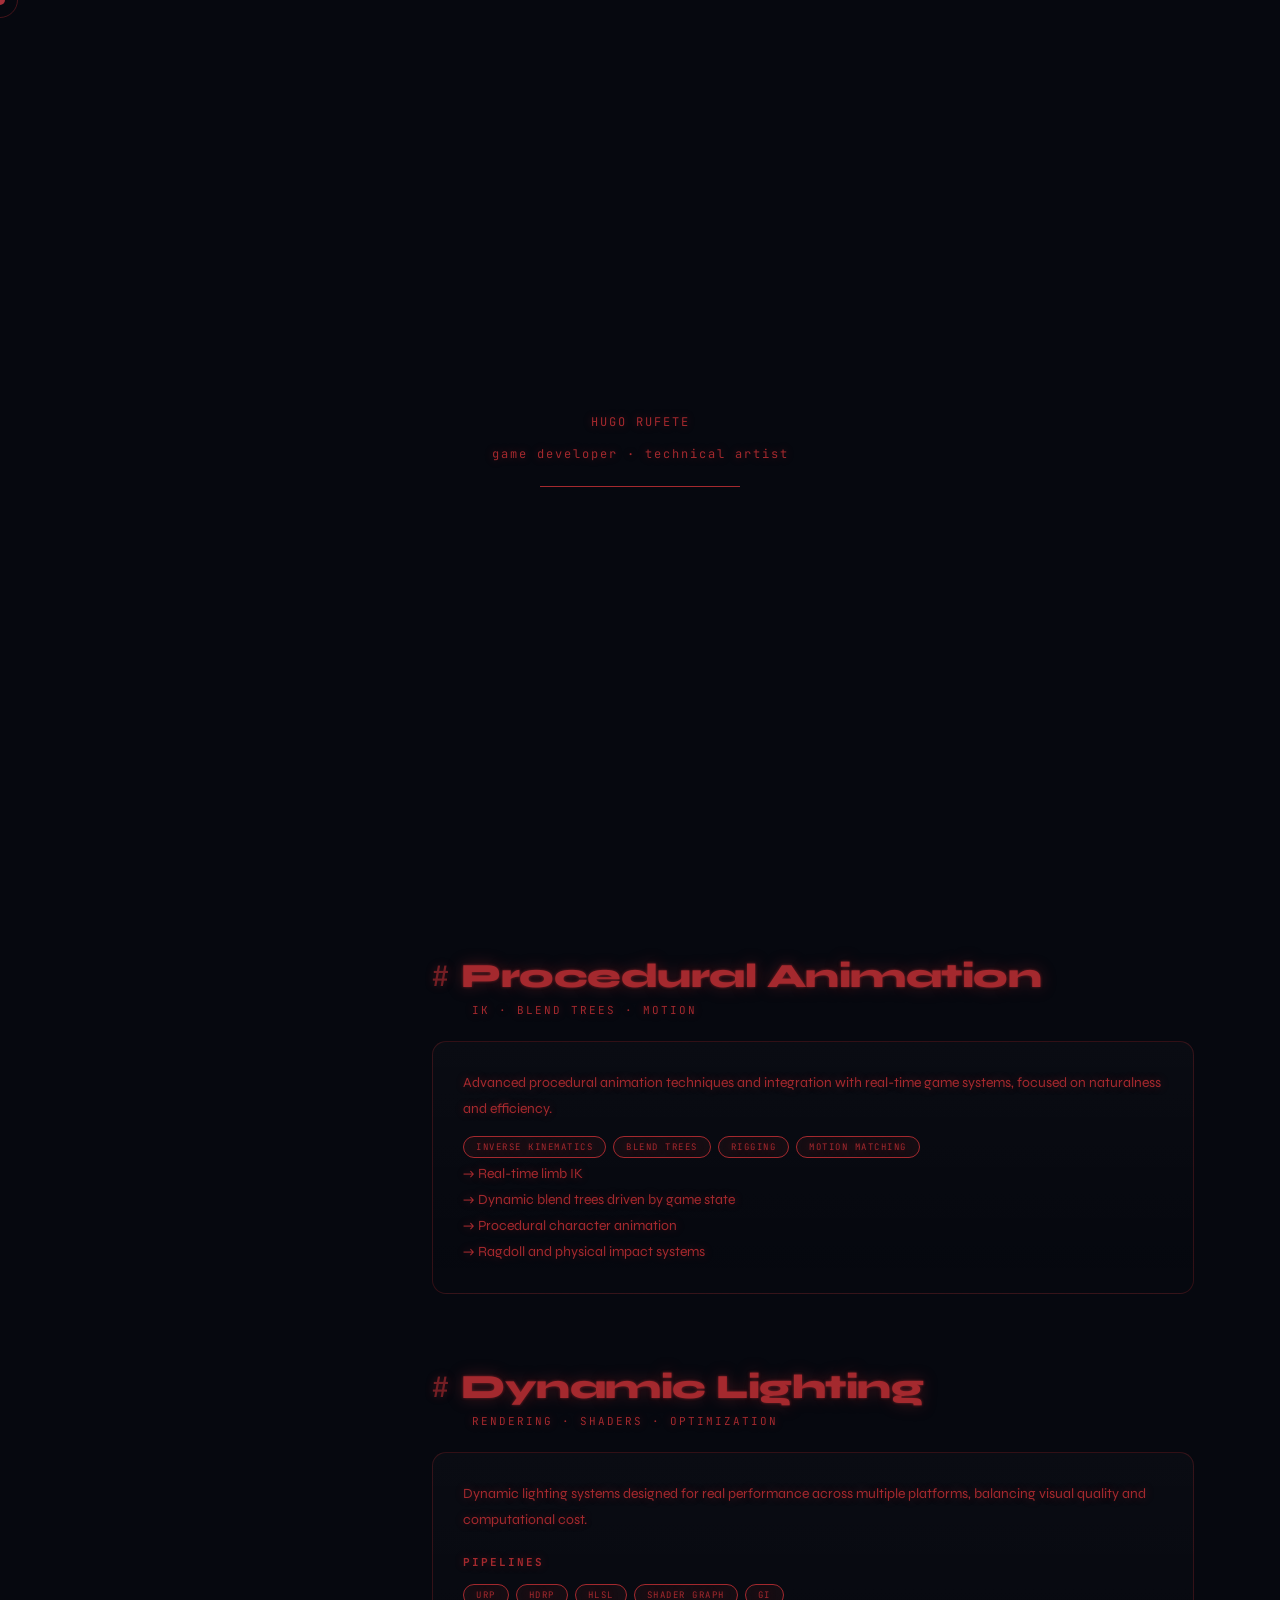
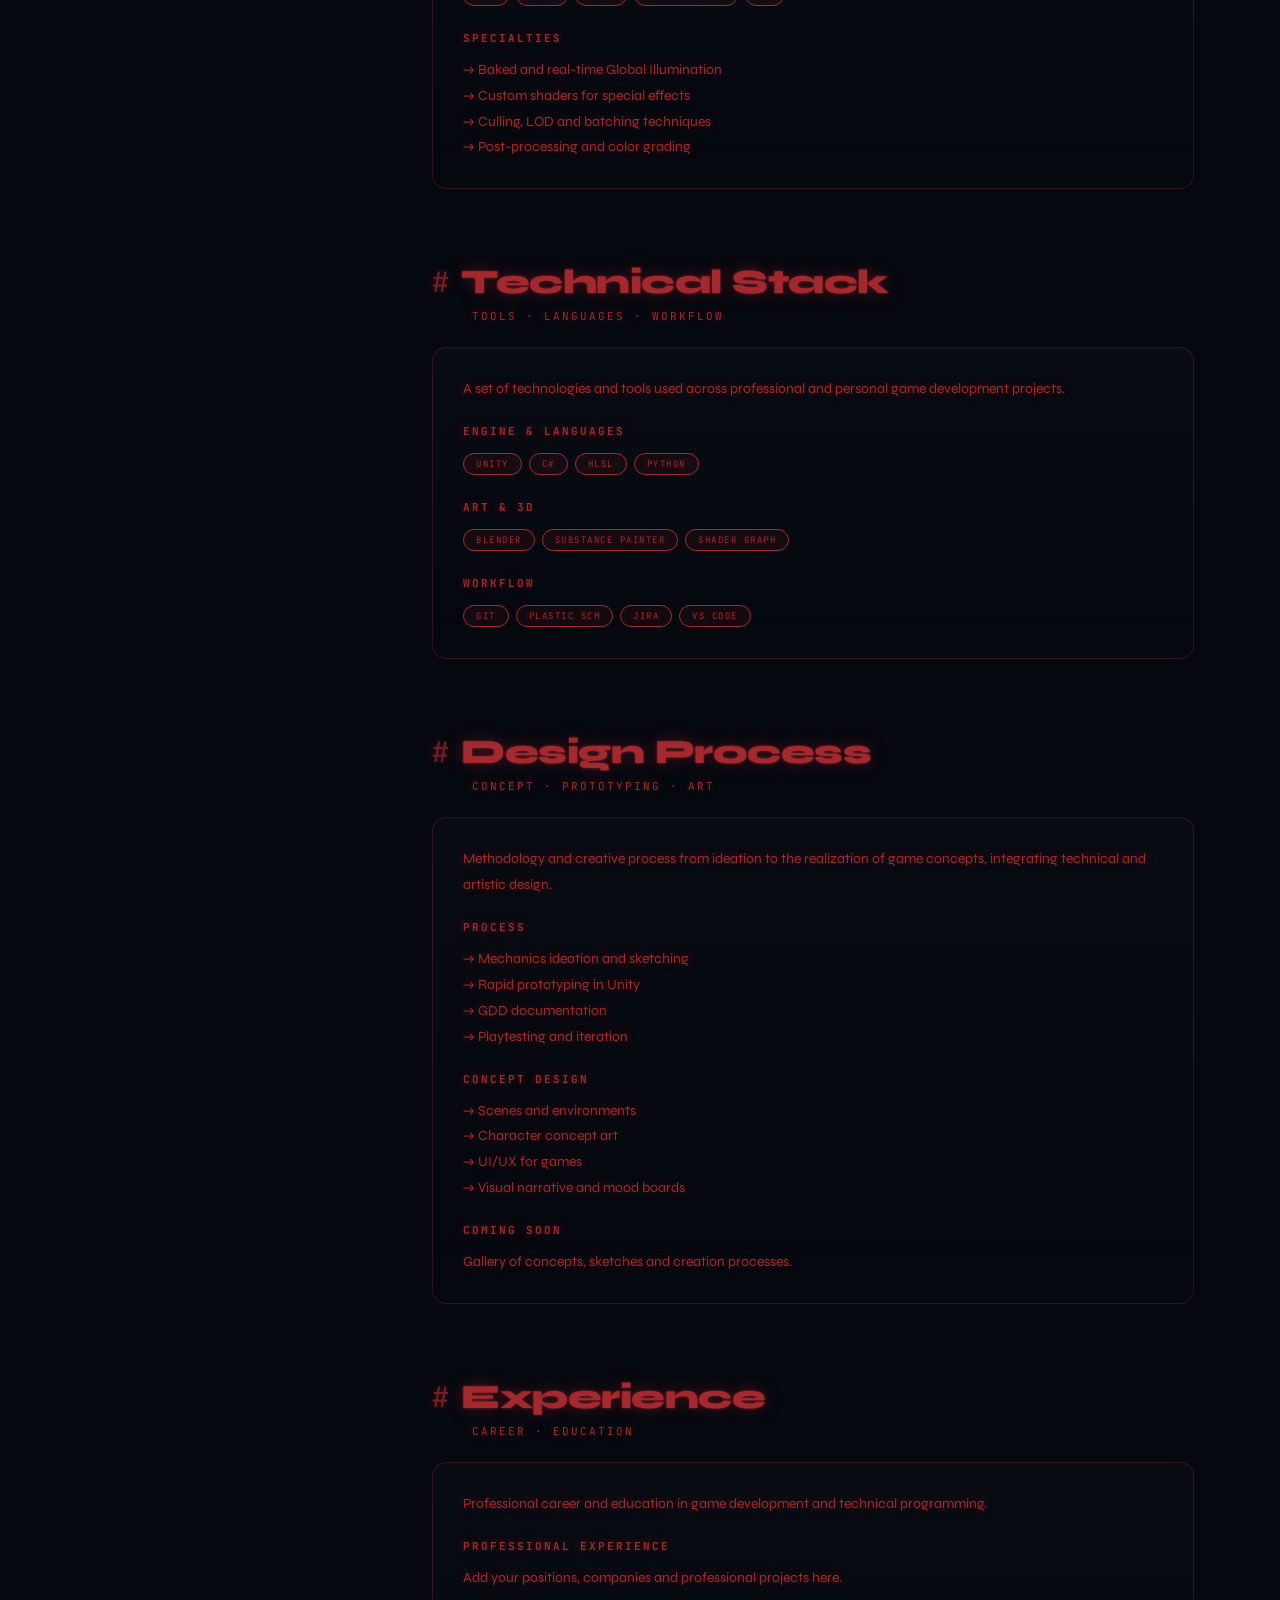
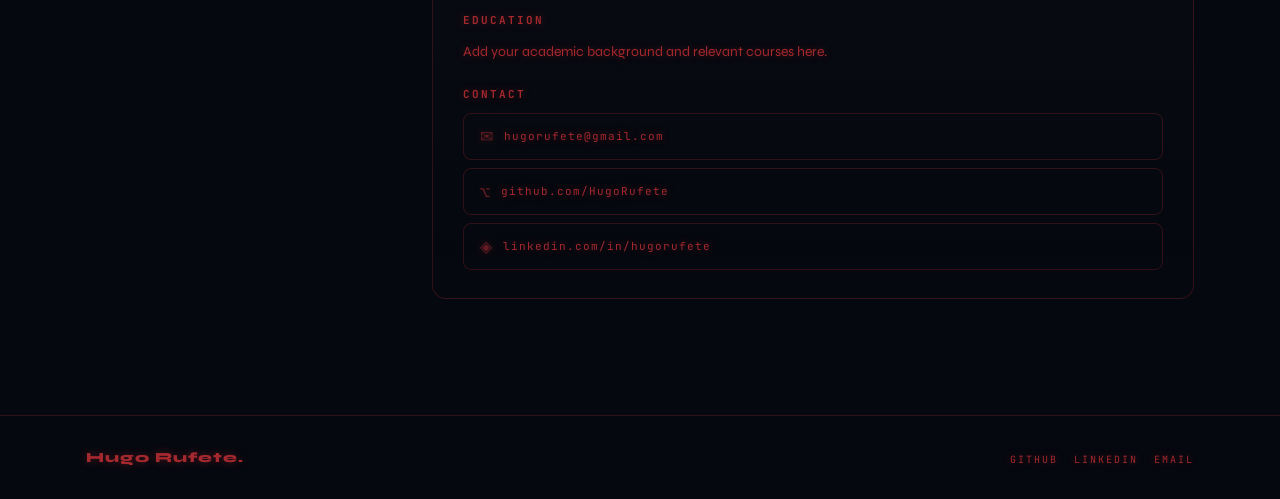
==== commit 4b741e49: "Font Glow Test" ====
--- a/index.html
+++ b/index.html
@@ -56,8 +56,6 @@
 
         <!-- Table of contents — rellenado por main.js -->
         <menu class="toc" aria-label="Table of contents"></menu>
-
-        <div class="availability">available for projects</div>
       </div>
     </aside>
 
--- a/css/style.css
+++ b/css/style.css
@@ -7,14 +7,15 @@
   --bg:        #06080f;
   --surface:   #0d1220;
   --surface2:  #111827;
-  --accent:    #00e5ff;
-  --accent2:   #7c3aed;
-  --accent3:   #f59e0b;
-  --text:      #e8eaf6;
-  --muted:     #546e8a;
-  --muted2:    #334155;
+  --accent:    #A4292E;
+  --text:      #A4292E;                 /* todo el texto en pantone */
+  --muted:     #A4292E;                 /* sin gris: el secundario también es pantone (jerarquía por tamaño/peso) */
+  --muted2:    rgba(164,41,46,0.28);    /* bordes y separadores: rojo tenue */
   --font-head: 'Syne', sans-serif;
   --font-mono: 'JetBrains Mono', monospace;
+
+  /* Glow base para "iluminar" el texto sobre el negro */
+  --text-glow: 0 0 8px rgba(164,41,46,0.45);
 
   /* Acento por sección — lo sobreescribe cada <section> vía --sc */
   --sc: var(--accent);
@@ -31,6 +32,7 @@
   background: var(--bg);
   color: var(--text);
   font-family: var(--font-head);
+  text-shadow: var(--text-glow);
   cursor: default;
 }
 
@@ -53,7 +55,7 @@
 #cursor-ring {
   position: fixed;
   width: 36px; height: 36px;
-  border: 1px solid rgba(0,229,255,0.4);
+  border: 1px solid rgba(164,41,46,0.4);
   border-radius: 50%;
   pointer-events: none;
   z-index: 9998;
@@ -63,7 +65,7 @@
 body:has(a:hover) #cursor,
 body:has(.card:hover) #cursor { width: 16px; height: 16px; }
 body:has(a:hover) #cursor-ring,
-body:has(.card:hover) #cursor-ring { width: 52px; height: 52px; border-color: rgba(0,229,255,0.7); }
+body:has(.card:hover) #cursor-ring { width: 52px; height: 52px; border-color: rgba(164,41,46,0.7); }
 
 /* =========================================
    PARTICLE CANVAS
@@ -201,6 +203,8 @@
   line-height: 1;
   text-transform: uppercase;
   margin-bottom: 18px;
+  color: var(--accent);
+  text-shadow: 0 0 4px rgba(164,41,46,0.7), 0 0 24px rgba(164,41,46,0.45);
 }
 .identity-sub {
   font-family: var(--font-head);
@@ -211,7 +215,7 @@
   line-height: 1.5;
   margin-bottom: 22px;
 }
-.identity-sub b { color: var(--text); font-weight: 700; }
+.identity-sub b { color: var(--accent); font-weight: 700; }
 
 /* Social links (sidebar + footer) */
 .social-links {
@@ -270,26 +274,6 @@
 }
 .toc a.active::before { width: 18px; background: var(--sc-item, var(--accent)); }
 
-.availability {
-  font-family: var(--font-mono);
-  font-size: 10px;
-  letter-spacing: 2px;
-  text-transform: uppercase;
-  color: var(--muted);
-  margin-top: 28px;
-  display: flex;
-  align-items: center;
-  gap: 8px;
-}
-.availability::before {
-  content: '';
-  width: 6px; height: 6px;
-  border-radius: 50%;
-  background: #22c55e;
-  animation: blink 2s ease-in-out infinite;
-}
-@keyframes blink { 0%,100% { opacity: 1; } 50% { opacity: .3; } }
-
 /* =========================================
    CONTENT COLUMN
    ========================================= */
@@ -342,6 +326,7 @@
   color: var(--sc);
   line-height: 1;
   opacity: .7;
+  text-shadow: 0 0 10px rgba(164,41,46,0.55);
 }
 .article-heading h2 {
   font-family: var(--font-head);
@@ -349,6 +334,7 @@
   font-size: clamp(24px, 4vw, 34px);
   letter-spacing: -.5px;
   line-height: 1;
+  text-shadow: 0 0 3px rgba(164,41,46,0.7), 0 0 16px rgba(164,41,46,0.4);
 }
 .section-sub {
   font-family: var(--font-mono);
@@ -390,8 +376,9 @@
 .card:hover::before { opacity: .9; }
 
 /* Contenido interno de las secciones (viene de data.js) */
-.card p { font-size: 14px; color: #9fb0c8; line-height: 1.85; margin-bottom: 12px; }
+.card p { font-size: 14px; color: var(--text); line-height: 1.85; margin-bottom: 12px; }
 .card p:last-child { margin-bottom: 0; }
+.card b, .card strong { color: var(--sc); font-weight: 700; }
 .card h4 {
   font-family: var(--font-mono);
   font-size: 11px;
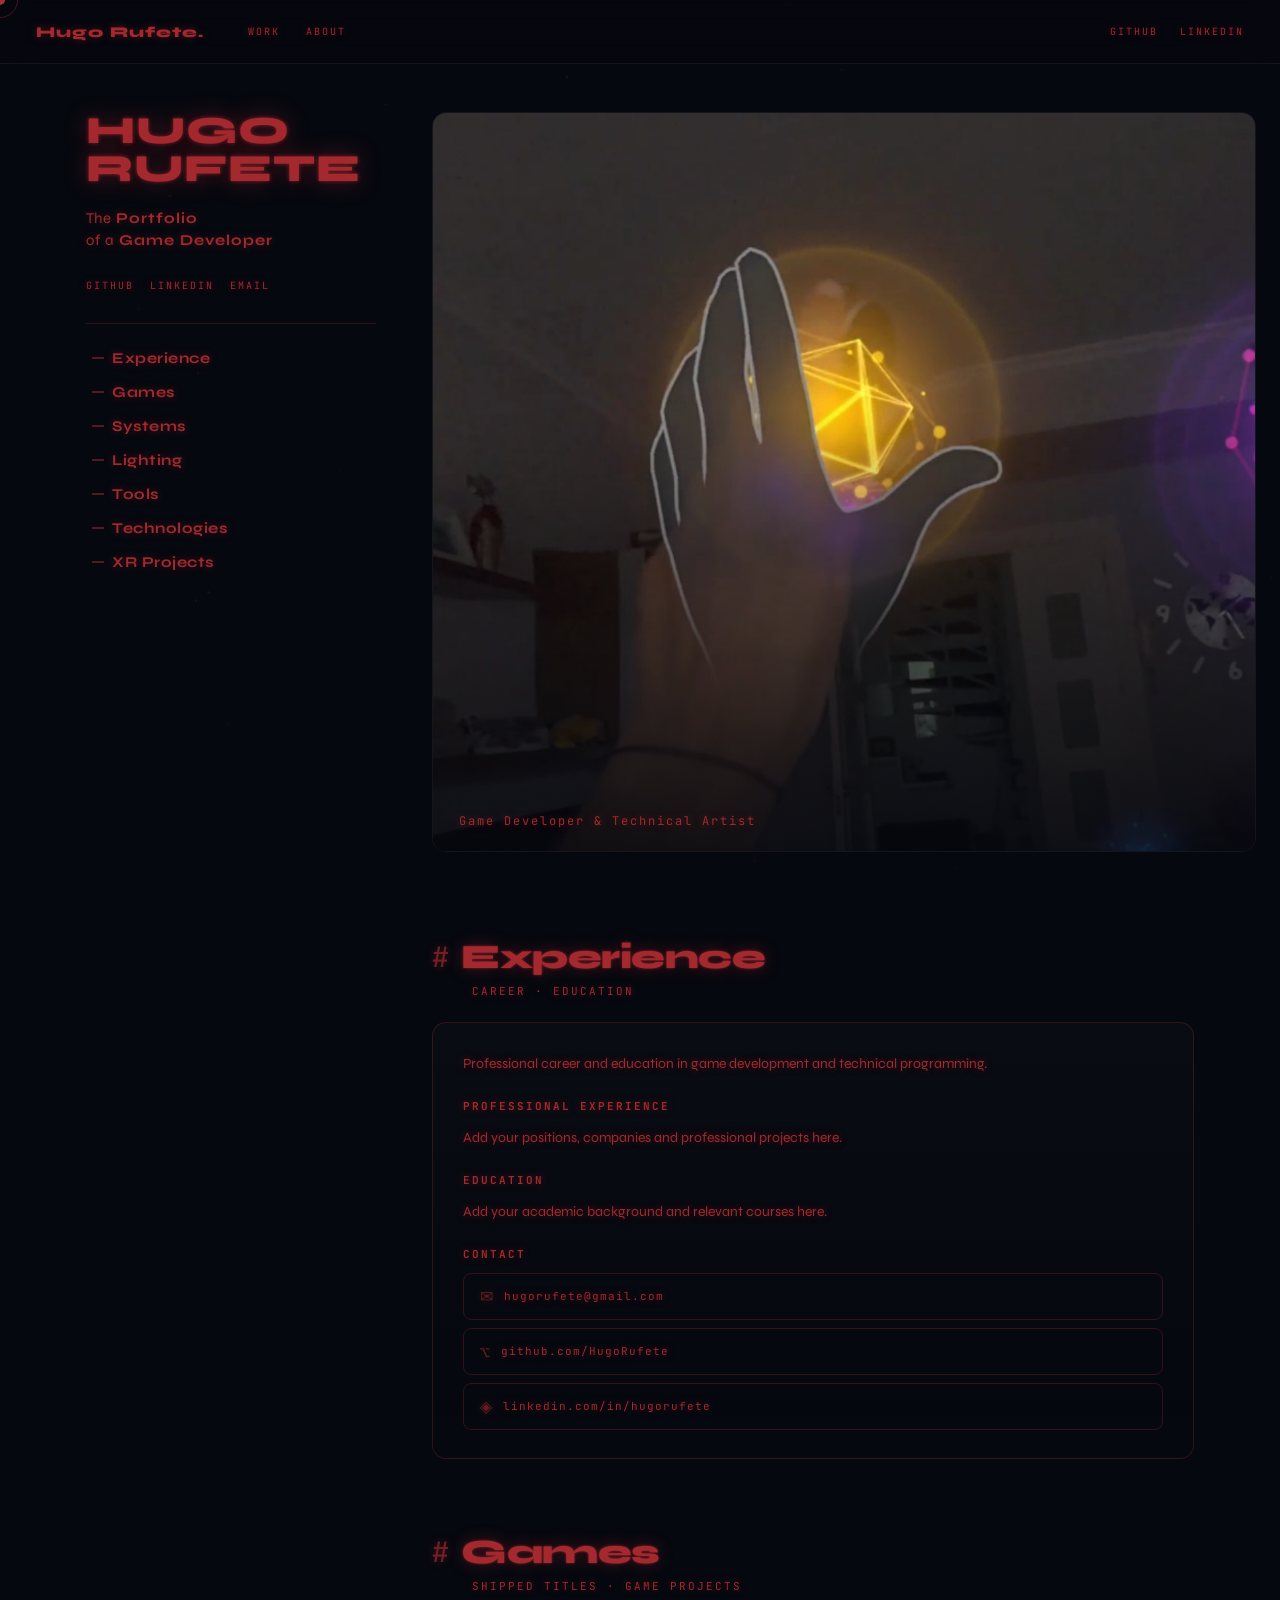
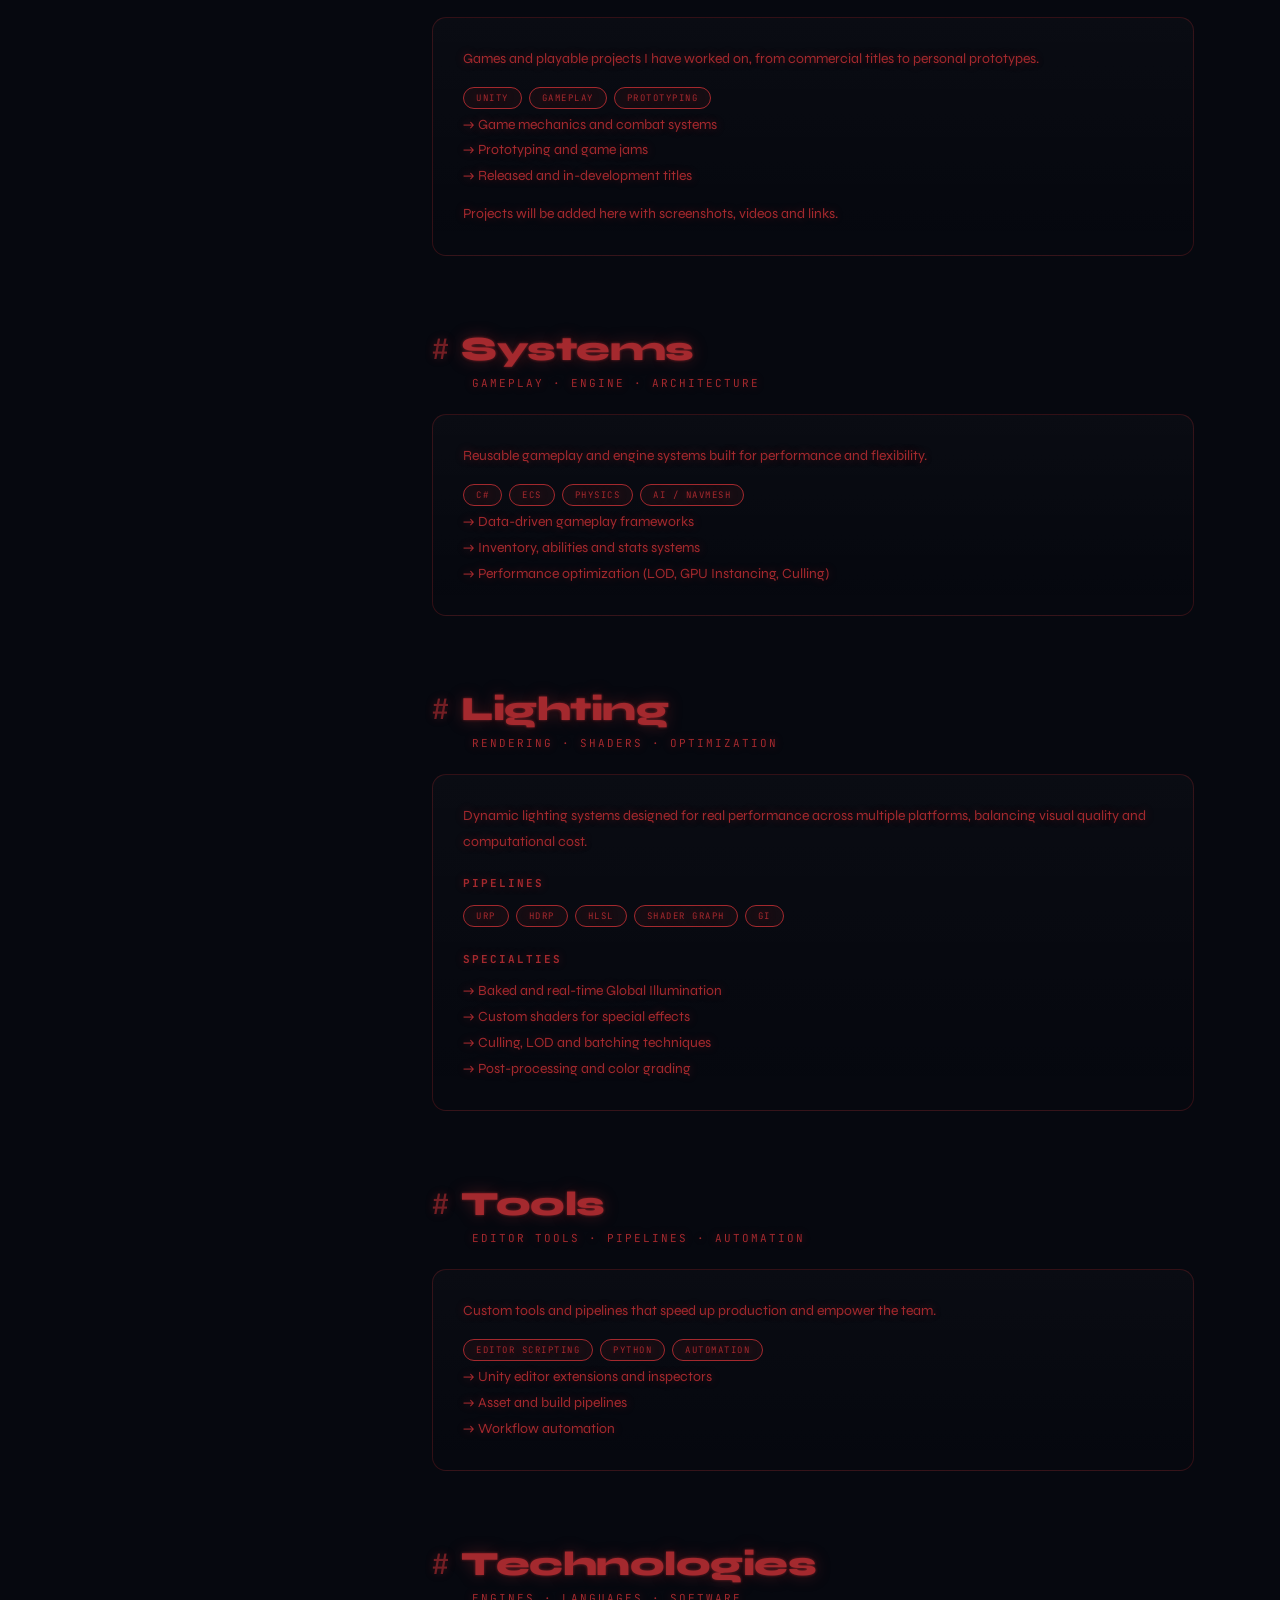
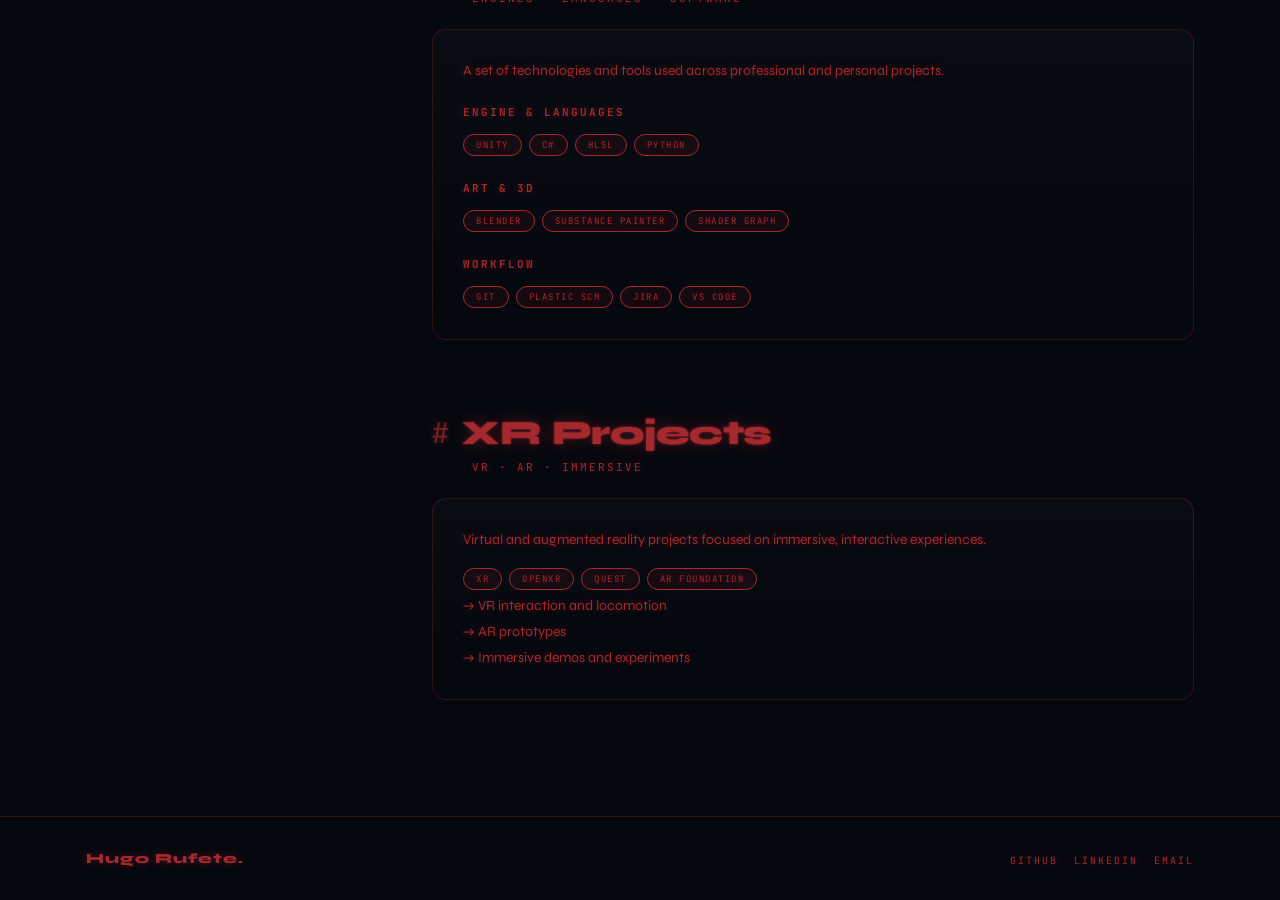
==== commit 15dfcec5: "Defined Button Feedback Behaviour" ====
--- a/index.html
+++ b/index.html
@@ -28,8 +28,8 @@
 <header id="site-header">
   <a class="brand" href="#top">Hugo Rufete<span>.</span></a>
   <nav class="site-nav">
-    <a href="#proyectos">Work</a>
-    <a href="#experiencia">About</a>
+    <a href="#games">Work</a>
+    <a href="#experience">About</a>
   </nav>
   <nav class="site-links">
     <a href="https://github.com/HugoRufete" target="_blank" rel="noopener" aria-label="GitHub">GitHub</a>
@@ -44,7 +44,6 @@
     <!-- SIDEBAR -->
     <aside class="layout-split__sidebar">
       <div class="sidebar-inner">
-        <div class="eyebrow">/ ˈhjuː.ɣo /</div>
         <h1 class="identity-name">Hugo Rufete</h1>
         <p class="identity-sub">The <b>Portfolio</b><br>of a <b>Game Developer</b></p>
 
@@ -67,7 +66,7 @@
           <source src="video/hero.mp4" type="video/mp4">
         </video>
         <div class="feature-overlay">
-          <span class="feature-tag">game developer &amp; technical artist</span>
+          <span class="feature-tag">Game Developer &amp; Technical Artist</span>
         </div>
       </div>
 
--- a/css/style.css
+++ b/css/style.css
@@ -11,6 +11,7 @@
   --text:      #A4292E;                 /* todo el texto en pantone */
   --muted:     #A4292E;                 /* sin gris: el secundario también es pantone (jerarquía por tamaño/peso) */
   --muted2:    rgba(164,41,46,0.28);    /* bordes y separadores: rojo tenue */
+  --accent-light: #e35a5f;              /* rojo claro para elementos SELECCIONADOS (clarear + glow box) */
   --font-head: 'Syne', sans-serif;
   --font-mono: 'JetBrains Mono', monospace;
 
@@ -158,9 +159,9 @@
   text-transform: uppercase;
   color: var(--muted);
   text-decoration: none;
-  transition: color .2s;
-}
-#site-header a:not(.brand):hover { color: var(--accent); }
+  transition: color .2s, text-shadow .2s;
+}
+#site-header a:not(.brand):hover { color: var(--accent-light); text-shadow: 0 0 10px rgba(227,90,95,0.6); }
 
 /* =========================================
    LAYOUT SPLIT — sidebar + contenido
@@ -186,15 +187,6 @@
   align-self: start;
 }
 .sidebar-inner { display: flex; flex-direction: column; }
-.eyebrow {
-  font-family: var(--font-mono);
-  font-size: 12px;
-  letter-spacing: 4px;
-  color: var(--muted);
-  border-left: 2px solid var(--accent);
-  padding-left: 12px;
-  margin-bottom: 18px;
-}
 .identity-name {
   font-family: var(--font-head);
   font-weight: 800;
@@ -232,9 +224,9 @@
   text-transform: uppercase;
   color: var(--muted);
   text-decoration: none;
-  transition: color .2s;
-}
-.social-links a:hover { color: var(--accent); }
+  transition: color .2s, text-shadow .2s;
+}
+.social-links a:hover { color: var(--accent-light); text-shadow: 0 0 10px rgba(227,90,95,0.6); }
 
 /* Table of contents */
 .toc {
@@ -254,25 +246,29 @@
   letter-spacing: .5px;
   color: var(--muted);
   text-decoration: none;
-  padding: 7px 0 7px 22px;
-  transition: color .2s, padding .2s;
-  width: 100%;
+  padding: 7px 16px 7px 26px;
+  border-radius: 8px;
+  width: fit-content;
+  transition: color .2s, background .2s, box-shadow .2s, text-shadow .2s;
 }
 .toc a::before {
   content: '';
   position: absolute;
-  left: 0; top: 50%;
+  left: 6px; top: 50%;
   width: 12px; height: 1px;
   background: currentColor;
   transform: translateY(-50%);
-  transition: width .2s, background .2s;
-}
-.toc a:hover { color: var(--text); }
+  transition: opacity .2s;
+}
+.toc a:hover,
 .toc a.active {
-  color: var(--sc-item, var(--accent));
-  padding-left: 28px;
-}
-.toc a.active::before { width: 18px; background: var(--sc-item, var(--accent)); }
+  color: var(--accent-light);
+  background: color-mix(in srgb, var(--accent-light) 16%, transparent);
+  text-shadow: 0 0 10px rgba(227,90,95,0.55);
+  box-shadow: 0 0 22px rgba(227,90,95,0.35), inset 0 0 12px rgba(227,90,95,0.18);
+}
+.toc a:hover::before,
+.toc a.active::before { opacity: 0; }
 
 /* =========================================
    CONTENT COLUMN
@@ -284,8 +280,12 @@
   position: relative;
   border-radius: 14px;
   overflow: hidden;
-  aspect-ratio: 16 / 7;
-  margin-bottom: 64px;
+  height: calc(100vh - var(--header-h) - 96px);  /* ocupa el viewport: portada a pantalla casi completa */
+  min-height: 420px;
+  margin-bottom: 88px;
+  /* Sangrado a la derecha: el vídeo se extiende hasta ~24px del borde del viewport
+     (solo el feature; las secciones se quedan en su columna). */
+  margin-right: calc(-1 * (max((100vw - var(--maxw)) / 2, 0px) + 12px));
   border: 1px solid rgba(255,255,255,0.06);
 }
 .feature-video {
@@ -460,7 +460,7 @@
   .identity-name { font-size: clamp(36px, 12vw, 56px); }
   #site-header { gap: 16px; padding: 0 18px; }
   #site-header .site-nav { display: none; }
-  .feature { aspect-ratio: 16 / 9; margin-bottom: 48px; }
+  .feature { height: auto; aspect-ratio: 16 / 9; min-height: 0; margin-right: 0; margin-bottom: 48px; }
 }
 
 @media (max-width: 480px) {
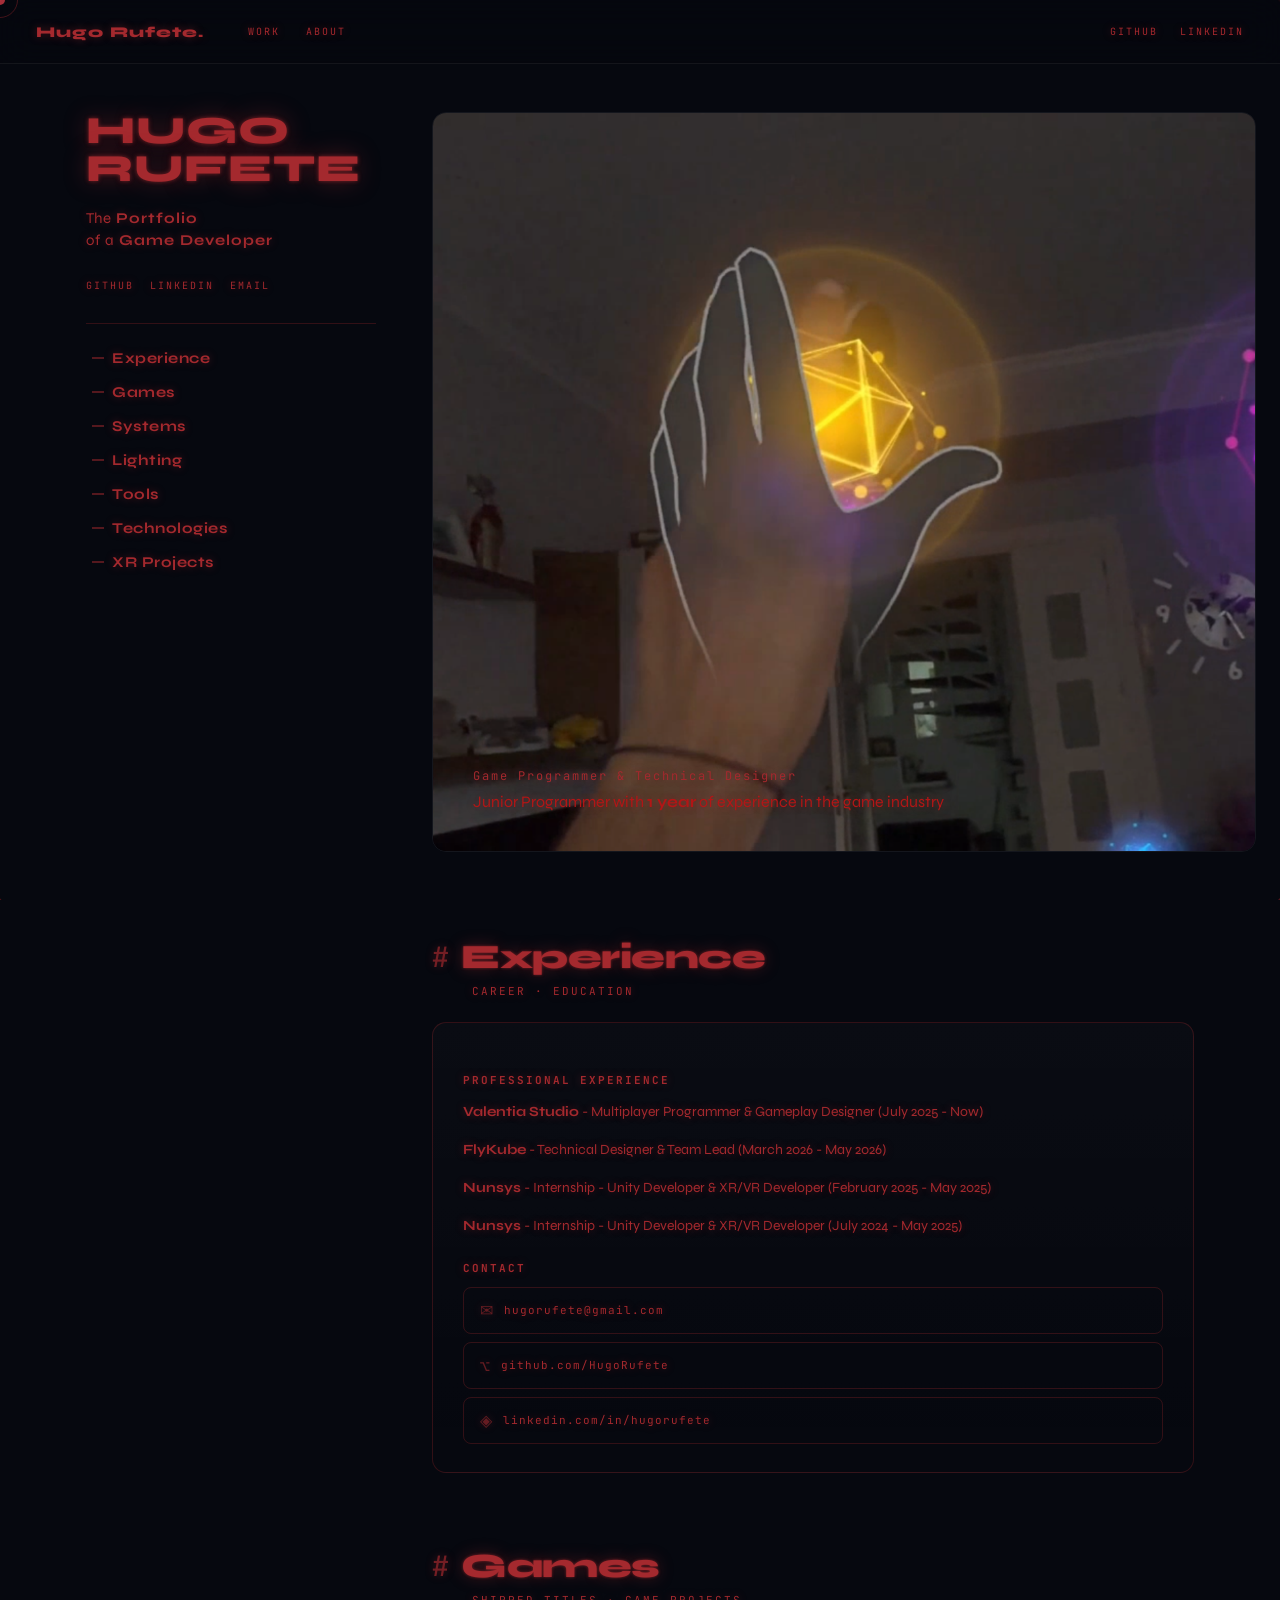
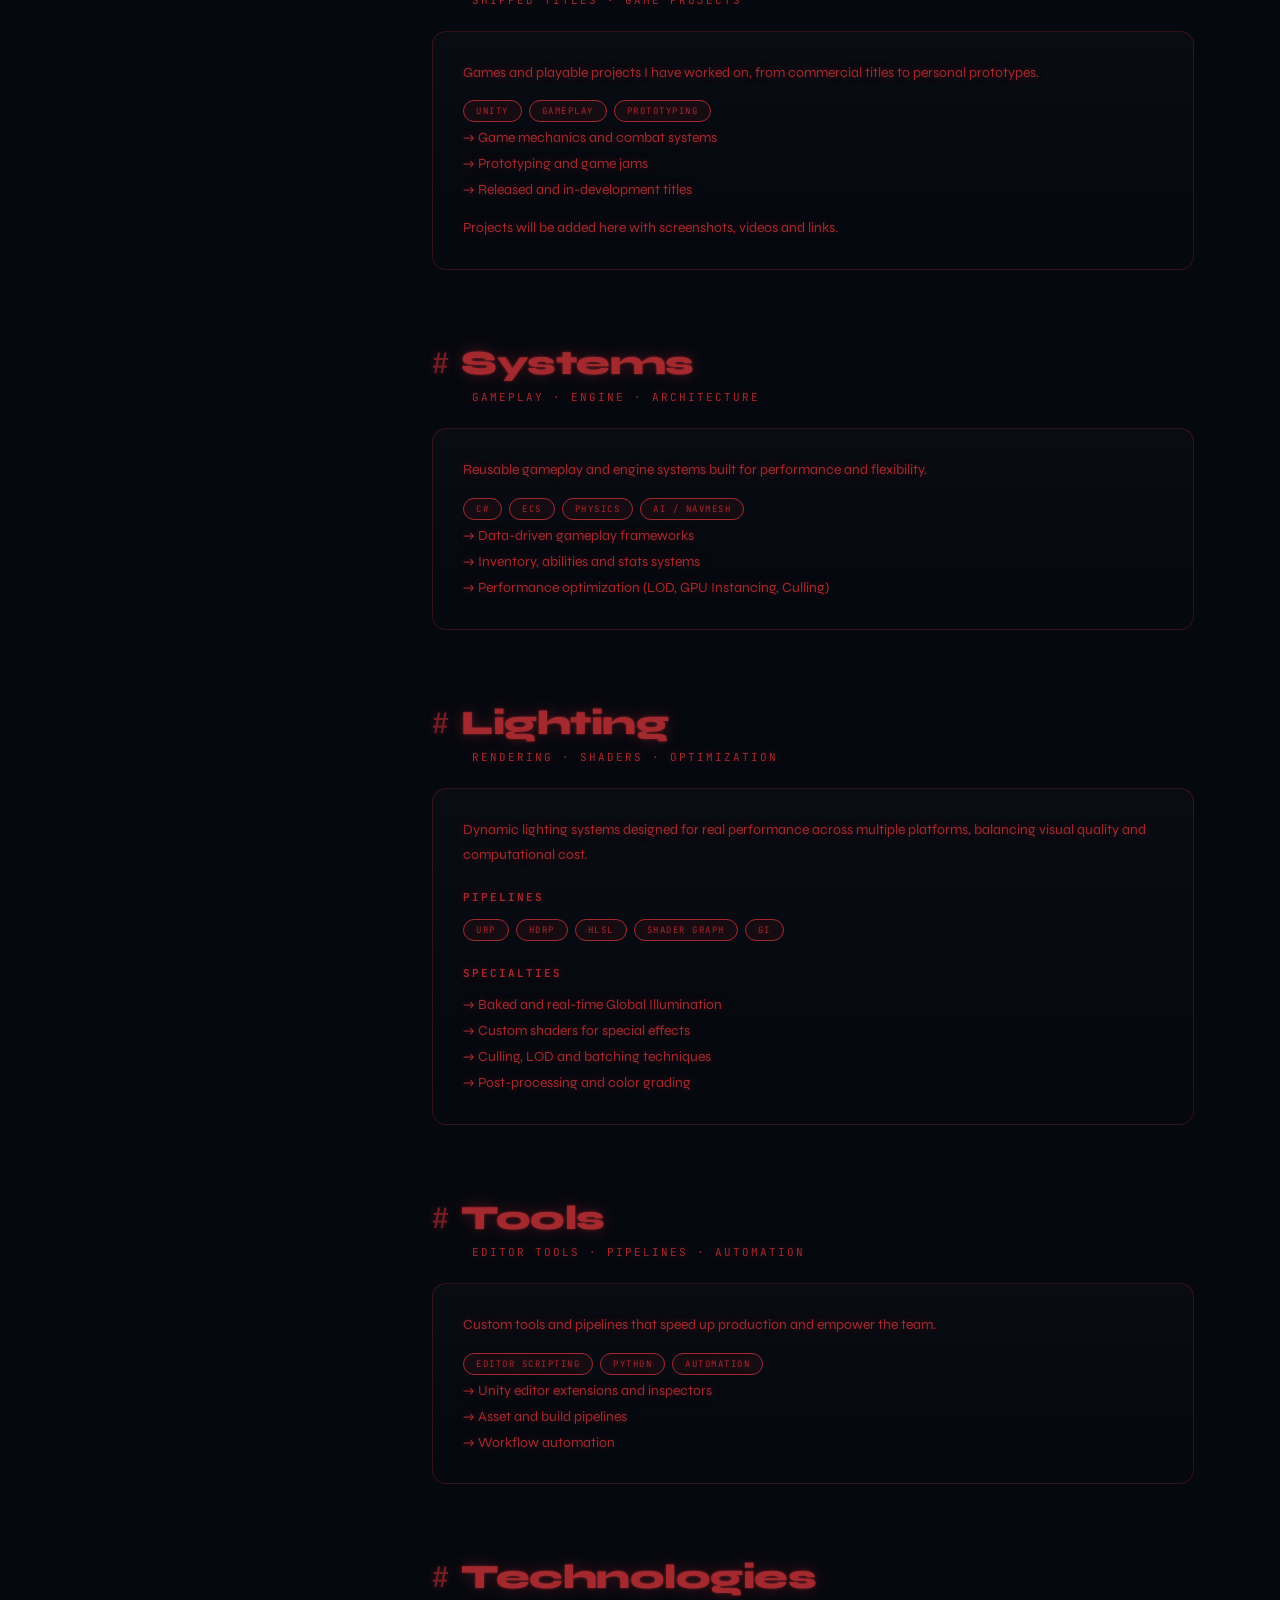
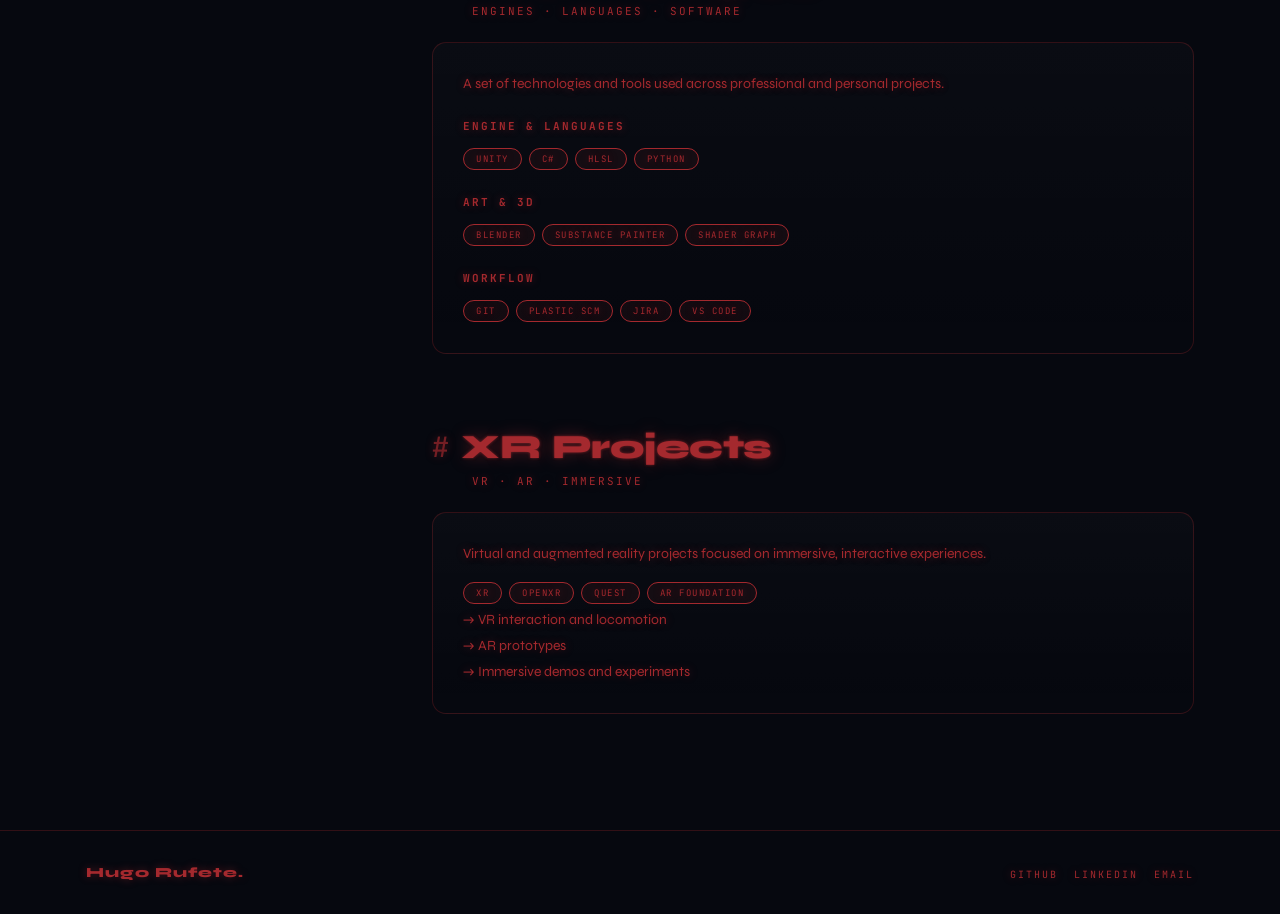
==== commit 66e4dd7c: "Main Page Adjustements" ====
--- a/index.html
+++ b/index.html
@@ -16,8 +16,8 @@
 
 <!-- INTRO LOADING SCREEN -->
 <div id="intro-overlay">
-  <div class="intro-line">HUGO RUFETE</div>
-  <div class="intro-line">game developer · technical artist</div>
+  <div class="intro-line">HUGO RUFETE</div> 
+  <div class="intro-line">game programmer · technical designer</div>
   <div class="intro-bar"><div class="intro-bar-fill"></div></div>
 </div>
 
@@ -66,7 +66,12 @@
           <source src="video/hero.mp4" type="video/mp4">
         </video>
         <div class="feature-overlay">
-          <span class="feature-tag">Game Developer &amp; Technical Artist</span>
+          <span class="feature-tag">Game Programmer &amp; Technical Designer</span>
+          
+          <p class="feature-text">
+        Junior Programmer with  <strong>1 year</strong> of experience in the game industry
+          </p>
+
         </div>
       </div>
 
--- a/css/style.css
+++ b/css/style.css
@@ -294,13 +294,25 @@
   width: 100%; height: 100%;
   object-fit: cover;
 }
-.feature-overlay {
-  position: absolute;
-  inset: 0;
-  display: flex;
-  align-items: flex-end;
-  padding: 22px 26px;
-  background: linear-gradient(180deg, rgba(6,8,15,0) 40%, rgba(6,8,15,0.85));
+.feature-overlay{
+    position: absolute;
+    bottom: 40px;
+    left: 40px;
+
+    display: flex;
+    flex-direction: column;
+    align-items: flex-start;
+}
+
+.feature-tag{
+    margin: 0;
+}
+
+.feature-text{
+    margin-top: 8px;
+    color: rgb(178, 22, 22);
+    font-size: 1rem;
+    max-width: 500px;
 }
 .feature-tag {
   font-family: var(--font-mono);
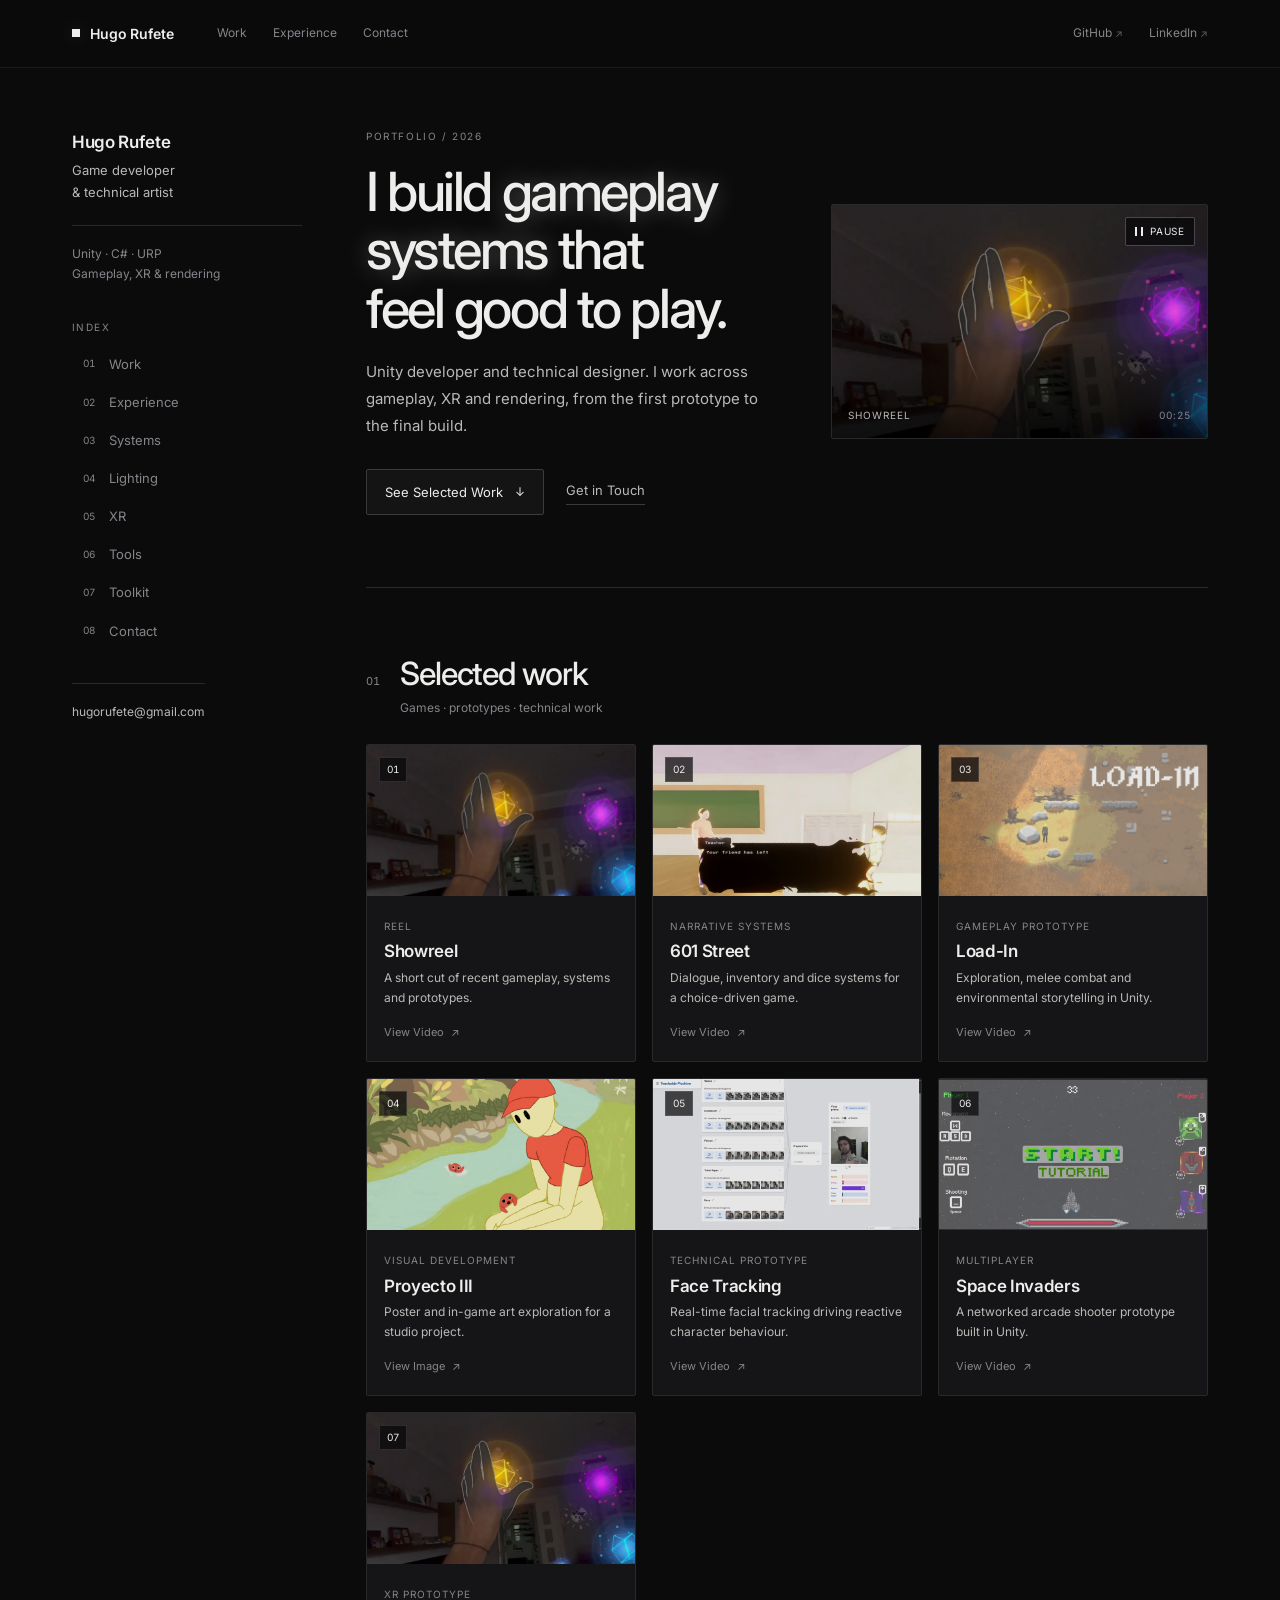
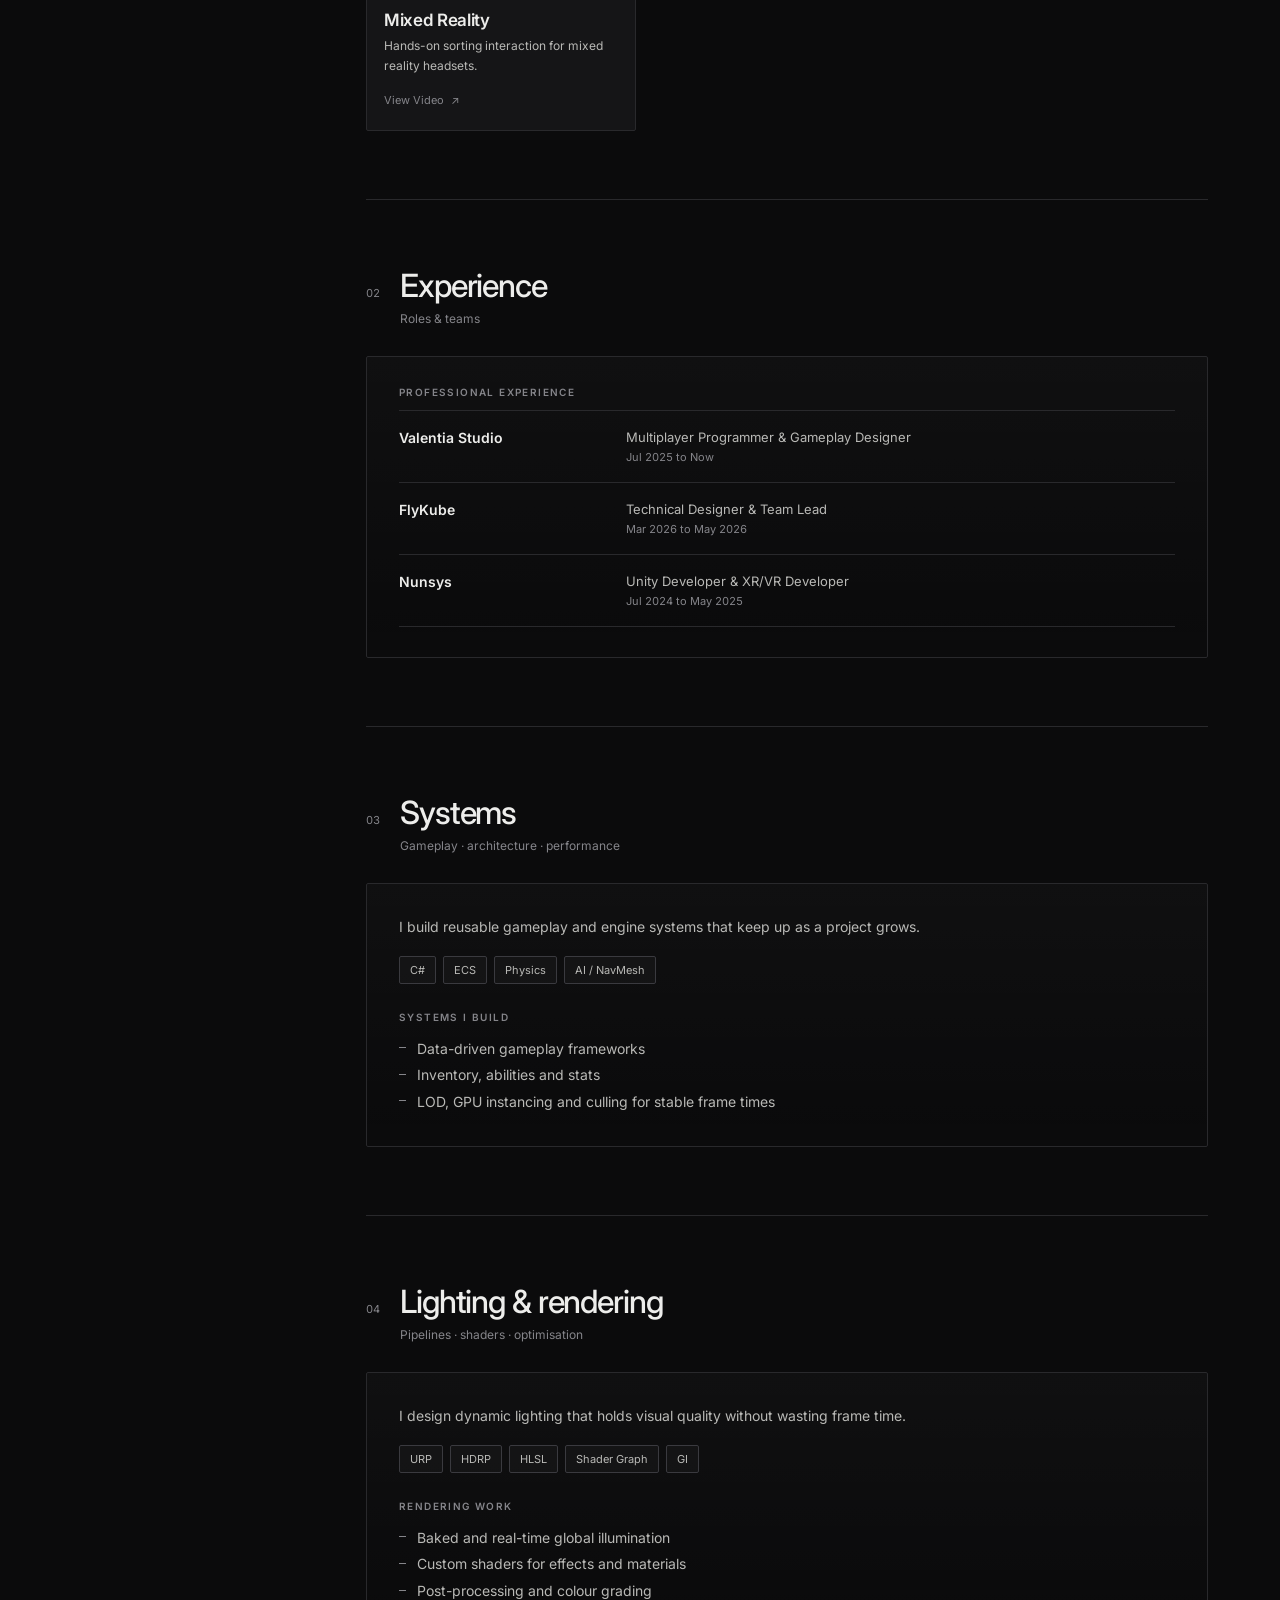
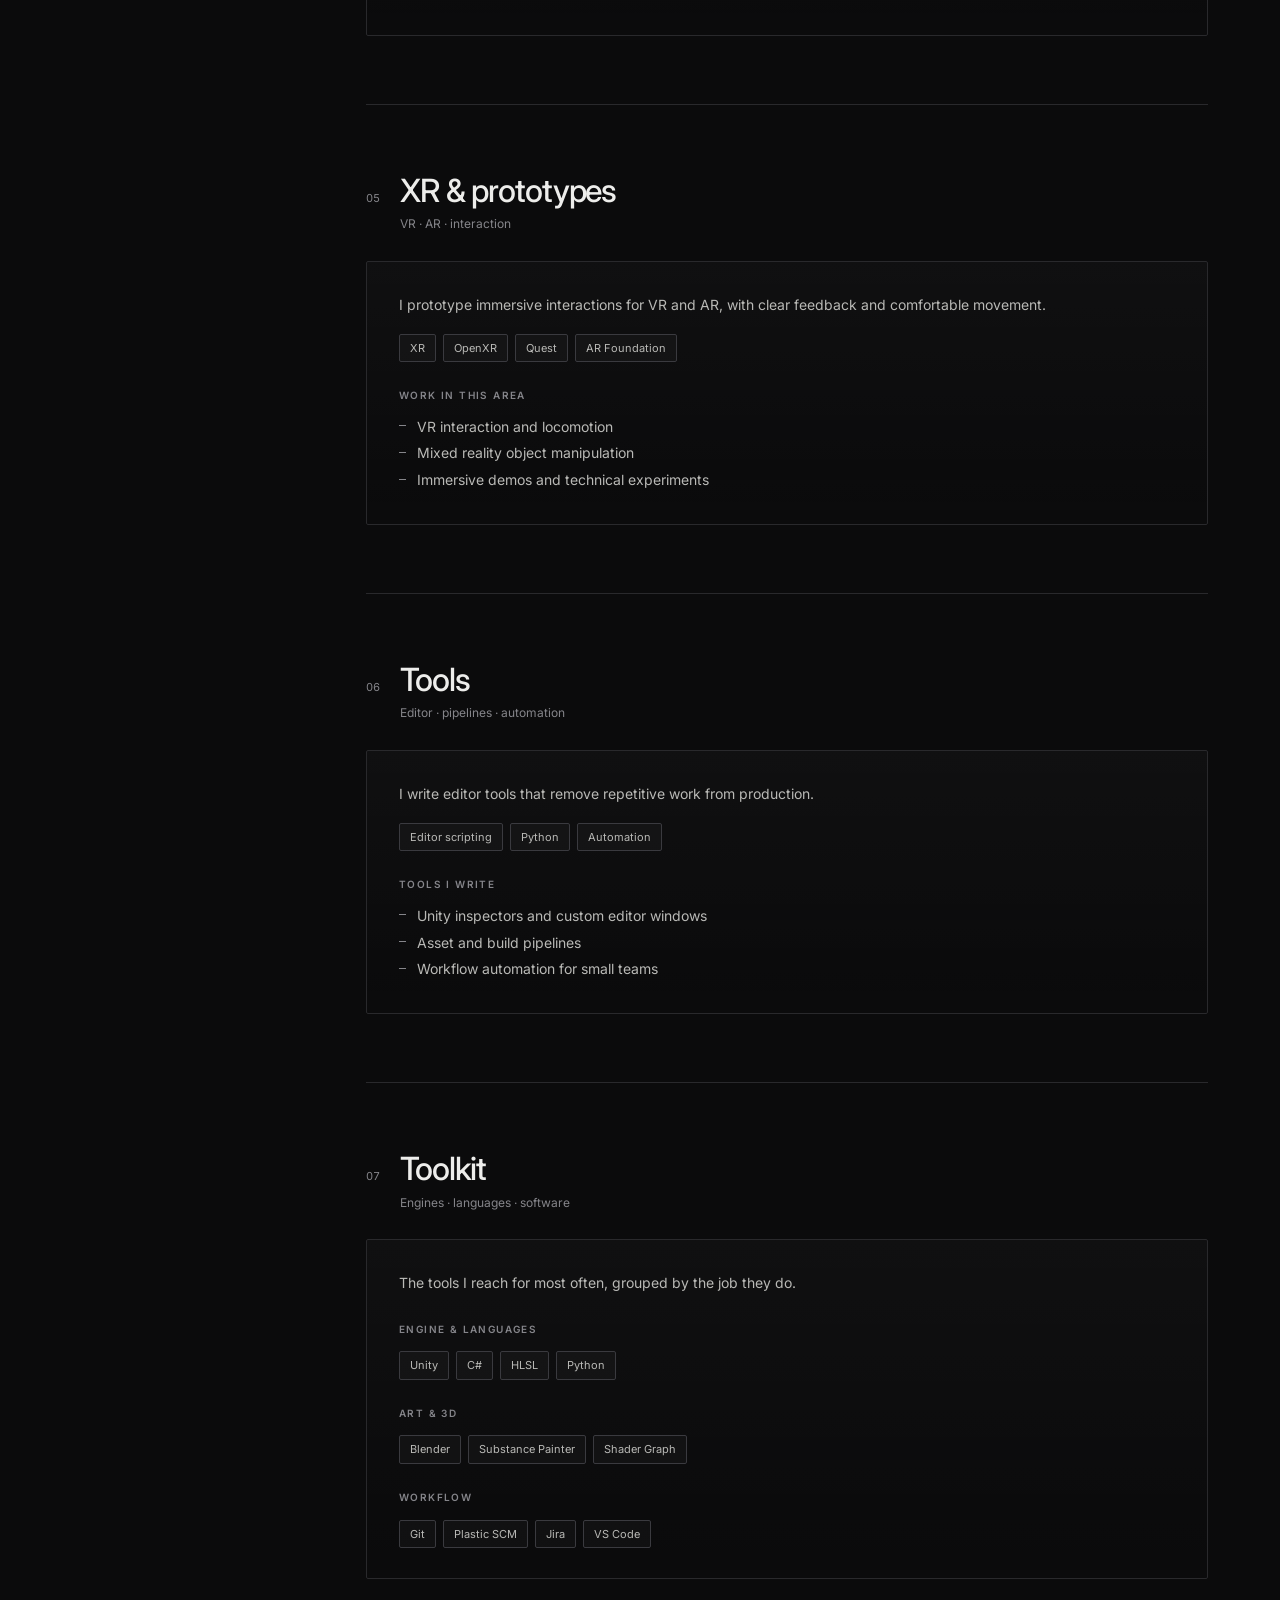
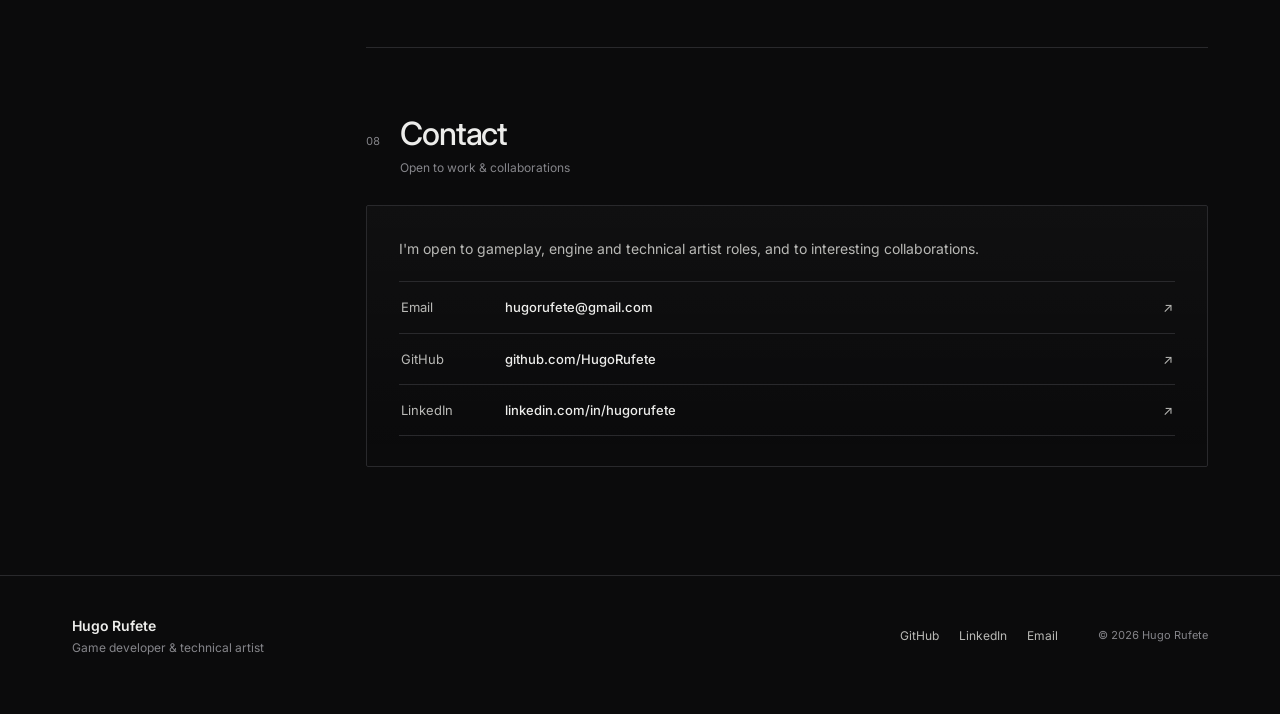
==== commit ac3e0efa: "Redesign portfolio with monochrome editorial layout" ====
--- a/index.html
+++ b/index.html
@@ -1,100 +1,113 @@
 <!DOCTYPE html>
 <html lang="en">
 <head>
-<meta charset="UTF-8">
-<meta name="viewport" content="width=device-width, initial-scale=1.0">
-<meta name="description" content="Hugo Rufete — Game Developer & Technical Artist. Portfolio of game development, procedural animation and dynamic lighting.">
-<title>Hugo Rufete — Game Developer</title>
-<link href="https://fonts.googleapis.com/css2?family=Syne:wght@400;700;800&family=JetBrains+Mono:wght@300;400;500&display=swap" rel="stylesheet">
-<link rel="stylesheet" href="css/style.css">
+  <meta charset="UTF-8">
+  <meta name="viewport" content="width=device-width, initial-scale=1.0">
+  <meta name="color-scheme" content="dark">
+  <meta name="theme-color" content="#0b0b0c">
+  <meta name="description" content="Hugo Rufete is a game developer and technical artist. Gameplay, XR and rendering work in Unity.">
+  <title>Hugo Rufete: Game Developer &amp; Technical Artist</title>
+
+  <link rel="preconnect" href="https://fonts.googleapis.com">
+  <link rel="preconnect" href="https://fonts.gstatic.com" crossorigin>
+  <link href="https://fonts.googleapis.com/css2?family=Inter:wght@400;500;600;700&amp;display=swap" rel="stylesheet">
+  <link rel="stylesheet" href="css/style.css">
 </head>
 <body>
+  <a class="skip-link" href="#main">Skip to content</a>
 
-<!-- CUSTOM CURSOR -->
-<div id="cursor"></div>
-<div id="cursor-ring"></div>
+  <header id="site-header">
+    <div class="header-inner">
+      <a class="brand" href="#top" aria-label="Hugo Rufete, back to top">
+        <span class="brand-mark" aria-hidden="true"></span>
+        <span>Hugo Rufete</span>
+      </a>
 
-<!-- INTRO LOADING SCREEN -->
-<div id="intro-overlay">
-  <div class="intro-line">HUGO RUFETE</div> 
-  <div class="intro-line">game programmer · technical designer</div>
-  <div class="intro-bar"><div class="intro-bar-fill"></div></div>
-</div>
+      <nav class="site-nav" aria-label="Primary navigation">
+        <a href="#work">Work</a>
+        <a href="#experience">Experience</a>
+        <a href="#contact">Contact</a>
+      </nav>
 
-<!-- PARTICLE CANVAS -->
-<canvas id="bg-canvas"></canvas>
+      <nav class="site-links" aria-label="External profiles">
+        <a href="https://github.com/HugoRufete" target="_blank" rel="noopener noreferrer">GitHub <span aria-hidden="true">↗</span></a>
+        <a href="https://linkedin.com/in/hugorufete" target="_blank" rel="noopener noreferrer">LinkedIn <span aria-hidden="true">↗</span></a>
+      </nav>
+    </div>
+  </header>
 
-<!-- SITE HEADER -->
-<header id="site-header">
-  <a class="brand" href="#top">Hugo Rufete<span>.</span></a>
-  <nav class="site-nav">
-    <a href="#games">Work</a>
-    <a href="#experience">About</a>
-  </nav>
-  <nav class="site-links">
-    <a href="https://github.com/HugoRufete" target="_blank" rel="noopener" aria-label="GitHub">GitHub</a>
-    <a href="https://linkedin.com/in/hugorufete" target="_blank" rel="noopener" aria-label="LinkedIn">LinkedIn</a>
-  </nav>
-</header>
+  <main id="main">
+    <div class="page-shell" id="top">
+      <aside class="sidebar" aria-label="Portfolio index">
+        <div class="sidebar-inner">
+          <p class="sidebar-name">Hugo Rufete</p>
+          <p class="sidebar-role">Game developer<br>&amp; technical artist</p>
 
-<!-- MAIN -->
-<main id="top">
-  <div class="layout-split">
-
-    <!-- SIDEBAR -->
-    <aside class="layout-split__sidebar">
-      <div class="sidebar-inner">
-        <h1 class="identity-name">Hugo Rufete</h1>
-        <p class="identity-sub">The <b>Portfolio</b><br>of a <b>Game Developer</b></p>
-
-        <menu class="social-links" aria-label="Social links">
-          <li><a href="https://github.com/HugoRufete" target="_blank" rel="noopener" aria-label="GitHub">GitHub</a></li>
-          <li><a href="https://linkedin.com/in/hugorufete" target="_blank" rel="noopener" aria-label="LinkedIn">LinkedIn</a></li>
-          <li><a href="mailto:hugorufete@gmail.com" aria-label="Email">Email</a></li>
-        </menu>
-
-        <!-- Table of contents — rellenado por main.js -->
-        <menu class="toc" aria-label="Table of contents"></menu>
-      </div>
-    </aside>
-
-    <!-- CONTENT -->
-    <div class="layout-split__content">
-      <!-- Feature: vídeo hero como banner editorial superior -->
-      <div class="feature">
-        <video class="feature-video" autoplay muted loop playsinline poster="img/ui/hero-poster.png">
-          <source src="video/hero.mp4" type="video/mp4">
-        </video>
-        <div class="feature-overlay">
-          <span class="feature-tag">Game Programmer &amp; Technical Designer</span>
-          
-          <p class="feature-text">
-        Junior Programmer with  <strong>1 year</strong> of experience in the game industry
+          <p class="sidebar-note">
+            Unity · C# · URP<br>
+            Gameplay, XR &amp; rendering
           </p>
 
+          <nav class="sidebar-nav" aria-label="Section index">
+            <p class="sidebar-label">Index</p>
+            <ul class="toc"></ul>
+          </nav>
+
+          <a class="sidebar-email" href="mailto:hugorufete@gmail.com">hugorufete@gmail.com</a>
         </div>
+      </aside>
+
+      <div class="content">
+        <section class="masthead" aria-labelledby="intro-title">
+          <div class="masthead-copy">
+            <p class="eyebrow">Portfolio / 2026</p>
+            <h1 id="intro-title">I build <span class="glow">gameplay systems</span> that feel good to play.</h1>
+            <p class="masthead-lead">
+              Unity developer and technical designer. I work across gameplay,
+              XR and rendering, from the first prototype to the final build.
+            </p>
+            <div class="masthead-actions">
+              <a class="primary-action" href="#work">See Selected Work <span aria-hidden="true">↓</span></a>
+              <a class="text-action" href="mailto:hugorufete@gmail.com">Get in Touch</a>
+            </div>
+          </div>
+
+          <div class="masthead-media">
+            <video autoplay muted loop playsinline preload="metadata" poster="img/ui/hero-poster.webp" aria-hidden="true">
+              <source src="video/hero.mp4" type="video/mp4">
+            </video>
+            <div class="media-caption">
+              <span>Showreel</span>
+              <span>00:25</span>
+            </div>
+            <button class="reel-toggle" type="button" aria-label="Pause showreel" aria-pressed="false">
+              <span class="reel-icon" aria-hidden="true"></span>
+              <span class="reel-label">Pause</span>
+            </button>
+          </div>
+        </section>
+
+        <div id="sections"></div>
       </div>
+    </div>
+  </main>
 
-      <!-- Secciones — rellenadas por main.js desde SECTIONS -->
-      <div id="sections"></div>
+  <footer id="site-footer">
+    <div class="footer-inner">
+      <div>
+        <p class="footer-name">Hugo Rufete</p>
+        <p class="footer-role">Game developer &amp; technical artist</p>
+      </div>
+      <nav class="footer-links" aria-label="Footer links">
+        <a href="https://github.com/HugoRufete" target="_blank" rel="noopener noreferrer">GitHub</a>
+        <a href="https://linkedin.com/in/hugorufete" target="_blank" rel="noopener noreferrer">LinkedIn</a>
+        <a href="mailto:hugorufete@gmail.com">Email</a>
+      </nav>
+      <p class="footer-copy">© 2026 Hugo Rufete</p>
     </div>
+  </footer>
 
-  </div>
-</main>
-
-<!-- FOOTER -->
-<footer id="site-footer">
-  <div class="footer-inner">
-    <span class="footer-brand">Hugo Rufete<span>.</span></span>
-    <menu class="social-links" aria-label="More links">
-      <li><a href="https://github.com/HugoRufete" target="_blank" rel="noopener">GitHub</a></li>
-      <li><a href="https://linkedin.com/in/hugorufete" target="_blank" rel="noopener">LinkedIn</a></li>
-      <li><a href="mailto:hugorufete@gmail.com">Email</a></li>
-    </menu>
-  </div>
-</footer>
-
-<script src="js/data.js"></script>
-<script src="js/main.js"></script>
+  <script src="js/data.js"></script>
+  <script src="js/main.js"></script>
 </body>
 </html>
--- a/css/style.css
+++ b/css/style.css
@@ -1,488 +1,736 @@
 /* =========================================
-   RESET & ROOT
+   TOKENS
+   ========================================= */
+:root {
+  color-scheme: dark;
+
+  --bg:          #0b0b0c;
+  --bg-raised:   #101012;
+  --panel:       #151517;
+  --panel-hover: #1a1a1d;
+  --line:        #29292c;
+  --line-strong: #3a3a3f;
+
+  --text:      #ededeb;
+  --text-soft: #b9b9b6;
+  --text-dim:  #85858a;
+
+  --white-glow: 0 0 18px rgba(255, 255, 255, 0.18);
+
+  --font: 'Inter', -apple-system, BlinkMacSystemFont, 'Segoe UI', sans-serif;
+
+  --header-h: 68px;
+  --shell: 1200px;
+  --radius: 2px;
+}
+
+/* =========================================
+   RESET & BASE
    ========================================= */
 *, *::before, *::after { margin: 0; padding: 0; box-sizing: border-box; }
 
-:root {
-  --bg:        #06080f;
-  --surface:   #0d1220;
-  --surface2:  #111827;
-  --accent:    #A4292E;
-  --text:      #A4292E;                 /* todo el texto en pantone */
-  --muted:     #A4292E;                 /* sin gris: el secundario también es pantone (jerarquía por tamaño/peso) */
-  --muted2:    rgba(164,41,46,0.28);    /* bordes y separadores: rojo tenue */
-  --accent-light: #e35a5f;              /* rojo claro para elementos SELECCIONADOS (clarear + glow box) */
-  --font-head: 'Syne', sans-serif;
-  --font-mono: 'JetBrains Mono', monospace;
-
-  /* Glow base para "iluminar" el texto sobre el negro */
-  --text-glow: 0 0 8px rgba(164,41,46,0.45);
-
-  /* Acento por sección — lo sobreescribe cada <section> vía --sc */
-  --sc: var(--accent);
-
-  --header-h: 64px;
-  --maxw: 1180px;
-}
-
-html { scroll-behavior: smooth; scroll-padding-top: calc(var(--header-h) + 24px); }
+html {
+  scroll-behavior: smooth;
+  scroll-padding-top: calc(var(--header-h) + 28px);
+}
+#main { scroll-margin-top: var(--header-h); }
 
 body {
-  min-height: 100%;
-  overflow-x: hidden;
+  min-height: 100vh;
   background: var(--bg);
   color: var(--text);
-  font-family: var(--font-head);
-  text-shadow: var(--text-glow);
-  cursor: default;
-}
-
-a { color: inherit; }
-
-/* =========================================
-   CUSTOM CURSOR
-   ========================================= */
-#cursor {
+  font-family: var(--font);
+  font-size: 15px;
+  line-height: 1.7;
+  font-weight: 400;
+  -webkit-font-smoothing: antialiased;
+  -moz-osx-font-smoothing: grayscale;
+  overflow-x: hidden;
+}
+
+a { color: inherit; text-decoration: none; }
+button, input { font: inherit; }
+a, button { touch-action: manipulation; -webkit-tap-highlight-color: rgba(255, 255, 255, .14); }
+img, video { display: block; max-width: 100%; }
+h1, h2, h3, h4 { font-weight: 500; line-height: 1.15; text-wrap: balance; }
+ul { list-style: none; }
+
+::selection { background: var(--text); color: var(--bg); }
+
+:focus-visible {
+  outline: 1px solid var(--text);
+  outline-offset: 4px;
+}
+
+.skip-link {
   position: fixed;
-  width: 10px; height: 10px;
-  background: var(--accent);
-  border-radius: 50%;
-  pointer-events: none;
-  z-index: 9999;
-  transform: translate(-50%, -50%);
-  transition: transform .1s, width .2s, height .2s, opacity .2s;
-  mix-blend-mode: screen;
-}
-#cursor-ring {
-  position: fixed;
-  width: 36px; height: 36px;
-  border: 1px solid rgba(164,41,46,0.4);
-  border-radius: 50%;
-  pointer-events: none;
-  z-index: 9998;
-  transform: translate(-50%, -50%);
-  transition: transform .12s ease-out, width .3s, height .3s, border-color .3s;
-}
-body:has(a:hover) #cursor,
-body:has(.card:hover) #cursor { width: 16px; height: 16px; }
-body:has(a:hover) #cursor-ring,
-body:has(.card:hover) #cursor-ring { width: 52px; height: 52px; border-color: rgba(164,41,46,0.7); }
-
-/* =========================================
-   PARTICLE CANVAS
-   ========================================= */
-#bg-canvas {
-  position: fixed;
-  inset: 0;
-  z-index: 0;
-  pointer-events: none;
-  opacity: .5;
-}
-
-/* =========================================
-   INTRO OVERLAY
-   ========================================= */
-#intro-overlay {
-  position: fixed;
-  inset: 0;
-  background: var(--bg);
-  z-index: 500;
-  display: flex;
-  align-items: center;
-  justify-content: center;
-  flex-direction: column;
-  gap: 16px;
-  transition: opacity .8s ease, visibility .8s ease;
-}
-#intro-overlay.hidden { opacity: 0; visibility: hidden; }
-.intro-line {
-  font-family: var(--font-mono);
-  font-size: 12px;
-  color: var(--muted);
-  letter-spacing: 2px;
-  opacity: 0;
-  transform: translateY(8px);
-  animation: fadeUp .6s ease forwards;
-}
-.intro-line:nth-child(1) { animation-delay: .2s; }
-.intro-line:nth-child(2) { animation-delay: .6s; color: var(--accent); }
-.intro-bar {
-  width: 200px; height: 1px;
-  background: var(--muted2);
-  overflow: hidden;
-  margin-top: 8px;
-  opacity: 0;
-  animation: fadeUp .4s 1s forwards;
-}
-.intro-bar-fill {
-  height: 100%;
-  background: var(--accent);
-  width: 0;
-  animation: barFill 1.2s 1.1s cubic-bezier(.4,0,.2,1) forwards;
-}
-@keyframes barFill { to { width: 100%; } }
-@keyframes fadeUp { to { opacity: 1; transform: translateY(0); } }
-
-/* =========================================
-   SITE HEADER
+  top: -80px;
+  left: 20px;
+  z-index: 300;
+  padding: 10px 16px;
+  background: var(--text);
+  color: var(--bg);
+  font-size: 13px;
+  transition: transform .2s ease;
+}
+.skip-link:focus { transform: translateY(94px); }
+
+/* =========================================
+   HEADER
    ========================================= */
 #site-header {
   position: fixed;
-  top: 0; left: 0;
-  width: 100%;
+  inset: 0 0 auto;
   height: var(--header-h);
+  z-index: 100;
+  background: rgba(11, 11, 12, 0.84);
+  backdrop-filter: blur(14px);
+  -webkit-backdrop-filter: blur(14px);
+  border-bottom: 1px solid rgba(255, 255, 255, 0.07);
+}
+
+.header-inner {
+  max-width: var(--shell);
+  height: 100%;
+  margin: 0 auto;
+  padding: 0 32px;
   display: flex;
   align-items: center;
-  gap: 32px;
-  padding: 0 36px;
-  background: rgba(6,8,15,0.72);
-  backdrop-filter: blur(16px);
-  -webkit-backdrop-filter: blur(16px);
-  border-bottom: 1px solid rgba(255,255,255,0.06);
-  z-index: 150;
-}
-#site-header .brand {
-  font-family: var(--font-head);
-  font-weight: 800;
-  font-size: 15px;
-  letter-spacing: 1px;
+  gap: 44px;
+}
+
+.brand {
+  display: inline-flex;
+  align-items: center;
+  gap: 10px;
+  font-size: 14px;
+  font-weight: 600;
+  letter-spacing: -0.01em;
+  white-space: nowrap;
+}
+.brand-mark {
+  width: 8px;
+  height: 8px;
+  background: var(--text);
+  box-shadow: var(--white-glow);
+}
+
+.site-nav, .site-links {
+  display: flex;
+  align-items: center;
+  gap: 26px;
+}
+.site-links { margin-left: auto; }
+
+.site-nav a, .site-links a {
+  font-size: 12px;
+  color: var(--text-dim);
+}
+.site-nav a:hover,
+.site-nav a.active,
+.site-links a:hover {
   color: var(--text);
-  text-decoration: none;
-}
-#site-header .brand span { color: var(--accent); }
-#site-header .site-nav { display: flex; gap: 26px; margin-left: 12px; }
-#site-header .site-links { display: flex; gap: 22px; margin-left: auto; }
-#site-header a:not(.brand) {
-  font-family: var(--font-mono);
-  font-size: 10px;
-  letter-spacing: 2px;
-  text-transform: uppercase;
-  color: var(--muted);
-  text-decoration: none;
-  transition: color .2s, text-shadow .2s;
-}
-#site-header a:not(.brand):hover { color: var(--accent-light); text-shadow: 0 0 10px rgba(227,90,95,0.6); }
-
-/* =========================================
-   LAYOUT SPLIT — sidebar + contenido
-   ========================================= */
-main {
-  position: relative;
-  z-index: 1;
-  max-width: var(--maxw);
+  text-shadow: var(--white-glow);
+}
+.site-nav a.active { box-shadow: inset 0 -1px 0 var(--text); }
+.site-links a span { font-size: 10px; opacity: .7; }
+
+/* =========================================
+   PAGE SHELL
+   ========================================= */
+.page-shell {
+  max-width: var(--shell);
   margin: 0 auto;
-  padding: calc(var(--header-h) + 48px) 36px 0;
-}
-.layout-split {
+  padding: calc(var(--header-h) + 60px) 32px 0;
   display: grid;
-  grid-template-columns: minmax(220px, 290px) 1fr;
-  gap: 56px;
+  grid-template-columns: 230px minmax(0, 1fr);
+  gap: 64px;
   align-items: start;
 }
 
-/* SIDEBAR (sticky) */
-.layout-split__sidebar {
+/* ---------- Sidebar ---------- */
+.sidebar {
   position: sticky;
   top: calc(var(--header-h) + 48px);
   align-self: start;
 }
-.sidebar-inner { display: flex; flex-direction: column; }
-.identity-name {
-  font-family: var(--font-head);
-  font-weight: 800;
-  font-size: clamp(30px, 3vw, 40px);
-  letter-spacing: 1px;
-  line-height: 1;
+
+.sidebar-name {
+  font-size: 17px;
+  font-weight: 600;
+  letter-spacing: -0.02em;
+}
+.sidebar-role {
+  margin-top: 2px;
+  font-size: 13px;
+  color: var(--text-soft);
+}
+.sidebar-note {
+  margin-top: 22px;
+  padding-top: 18px;
+  border-top: 1px solid var(--line);
+  font-size: 12px;
+  line-height: 1.7;
+  color: var(--text-dim);
+}
+
+.sidebar-nav { margin-top: 34px; }
+.sidebar-label {
+  font-size: 10px;
+  letter-spacing: .14em;
   text-transform: uppercase;
-  margin-bottom: 18px;
-  color: var(--accent);
-  text-shadow: 0 0 4px rgba(164,41,46,0.7), 0 0 24px rgba(164,41,46,0.45);
-}
-.identity-sub {
-  font-family: var(--font-head);
-  font-weight: 400;
+  color: var(--text-dim);
+  margin-bottom: 10px;
+}
+
+.toc { display: flex; flex-direction: column; gap: 2px; }
+.toc a {
+  display: grid;
+  grid-template-columns: 26px 1fr;
+  align-items: center;
+  padding: 7px 10px;
+  font-size: 13px;
+  color: var(--text-dim);
+  border-left: 1px solid transparent;
+}
+.toc-index {
+  font-size: 10px;
+  font-variant-numeric: tabular-nums;
+  color: var(--text-dim);
+}
+.toc a:hover {
+  color: var(--text-soft);
+  background: rgba(255, 255, 255, 0.03);
+}
+.toc a.active {
+  color: var(--text);
+  background: rgba(255, 255, 255, 0.055);
+  border-left-color: var(--text);
+  text-shadow: var(--white-glow);
+}
+
+.sidebar-email {
+  display: inline-block;
+  margin-top: 34px;
+  padding-top: 18px;
+  border-top: 1px solid var(--line);
+  font-size: 12px;
+  color: var(--text-soft);
+}
+.sidebar-email:hover { color: var(--text); text-shadow: var(--white-glow); }
+
+/* =========================================
+   MASTHEAD
+   ========================================= */
+.content { min-width: 0; }
+
+.masthead {
+  display: grid;
+  grid-template-columns: minmax(0, 1.05fr) minmax(0, .95fr);
+  gap: 48px;
+  align-items: center;
+  padding-bottom: 72px;
+  border-bottom: 1px solid var(--line);
+}
+
+.eyebrow {
+  font-size: 10px;
+  letter-spacing: .16em;
+  text-transform: uppercase;
+  color: var(--text-dim);
+}
+
+.masthead h1 {
+  margin: 18px 0 20px;
+  max-width: 14ch;
+  font-size: clamp(34px, 4.6vw, 54px);
+  letter-spacing: -0.045em;
+  line-height: 1.08;
+}
+.glow { text-shadow: 0 0 24px rgba(255, 255, 255, 0.28); }
+
+.masthead-lead {
+  max-width: 46ch;
   font-size: 15px;
-  letter-spacing: 1px;
-  color: var(--muted);
-  line-height: 1.5;
-  margin-bottom: 22px;
-}
-.identity-sub b { color: var(--accent); font-weight: 700; }
-
-/* Social links (sidebar + footer) */
-.social-links {
-  list-style: none;
+  color: var(--text-soft);
+  line-height: 1.8;
+}
+
+.masthead-actions {
   display: flex;
+  align-items: center;
+  gap: 22px;
+  margin-top: 30px;
+  flex-wrap: wrap;
+}
+.primary-action {
+  display: inline-flex;
+  align-items: center;
+  gap: 12px;
+  padding: 11px 18px;
+  border: 1px solid var(--line-strong);
+  border-radius: var(--radius);
+  background: rgba(255, 255, 255, 0.035);
+  font-size: 13px;
+  transition: transform .2s ease;
+}
+.primary-action:hover {
+  transform: translateY(-1px);
+  border-color: rgba(255, 255, 255, 0.6);
+  background: rgba(255, 255, 255, 0.075);
+  box-shadow: 0 0 24px rgba(255, 255, 255, 0.08);
+}
+.primary-action span { font-size: 12px; }
+
+.text-action {
+  font-size: 13px;
+  color: var(--text-soft);
+  border-bottom: 1px solid var(--line-strong);
+  padding-bottom: 2px;
+}
+.text-action:hover { color: var(--text); border-bottom-color: var(--text); }
+
+.masthead-media {
+  position: relative;
+  aspect-ratio: 16 / 10;
+  overflow: hidden;
+  border: 1px solid var(--line);
+  border-radius: var(--radius);
+  background: var(--bg-raised);
+}
+.masthead-media video {
+  width: 100%;
+  height: 100%;
+  object-fit: cover;
+  filter: contrast(1.04) brightness(.86);
+}
+.masthead-media::after {
+  content: '';
+  position: absolute;
+  inset: auto 0 0;
+  height: 44%;
+  background: linear-gradient(transparent, rgba(0, 0, 0, .72));
+  pointer-events: none;
+}
+.media-caption {
+  position: absolute;
+  inset: auto 16px 14px;
+  z-index: 1;
+  display: flex;
+  justify-content: space-between;
+  font-size: 10px;
+  letter-spacing: .1em;
+  text-transform: uppercase;
+  color: var(--text-soft);
+}
+.media-caption span:last-child {
+  font-variant-numeric: tabular-nums;
+  color: var(--text-dim);
+}
+
+.reel-toggle {
+  position: absolute;
+  top: 12px;
+  right: 12px;
+  z-index: 2;
+  display: inline-flex;
+  align-items: center;
+  gap: 7px;
+  padding: 5px 9px;
+  border: 1px solid rgba(255, 255, 255, .24);
+  border-radius: var(--radius);
+  background: rgba(8, 8, 9, .72);
+  color: var(--text);
+  font-size: 10px;
+  letter-spacing: .08em;
+  text-transform: uppercase;
+  cursor: pointer;
+}
+.reel-toggle:hover { border-color: rgba(255, 255, 255, .6); }
+.reel-toggle[hidden] { display: none; }
+.reel-icon {
+  width: 8px;
+  height: 9px;
+  border-left: 2px solid currentColor;
+  border-right: 2px solid currentColor;
+}
+.reel-toggle.is-paused .reel-icon {
+  width: 0;
+  height: 0;
+  border: 0;
+  border-top: 5px solid transparent;
+  border-bottom: 5px solid transparent;
+  border-left: 8px solid currentColor;
+}
+
+/* =========================================
+   SECTIONS
+   ========================================= */
+.section {
+  padding: 68px 0;
+  border-bottom: 1px solid var(--line);
+  scroll-margin-top: calc(var(--header-h) + 28px);
+}
+.section:last-child { border-bottom: 0; }
+
+.section-heading {
+  display: flex;
+  align-items: baseline;
+  gap: 20px;
+  margin-bottom: 26px;
+}
+.section-index {
+  font-size: 11px;
+  font-variant-numeric: tabular-nums;
+  color: var(--text-dim);
+  padding-top: 6px;
+}
+.section-heading h2 {
+  font-size: clamp(24px, 2.8vw, 32px);
+  letter-spacing: -0.035em;
+}
+.section-subtitle {
+  margin-top: 5px;
+  font-size: 12px;
+  color: var(--text-dim);
+}
+
+/* ---------- Text panels ---------- */
+.panel {
+  position: relative;
+  overflow: hidden;
+  padding: 30px 32px;
+  border: 1px solid var(--line);
+  border-radius: var(--radius);
+  background: linear-gradient(180deg, rgba(255, 255, 255, 0.022), rgba(255, 255, 255, 0));
+  overflow-wrap: anywhere;
+}
+.panel::before {
+  content: '';
+  position: absolute;
+  inset: 0;
+  border-radius: inherit;
+  padding: 1px;
+  background: radial-gradient(280px circle at var(--mx, 50%) var(--my, 0%), rgba(255, 255, 255, .22), transparent 65%);
+  -webkit-mask: linear-gradient(#fff 0 0) content-box, linear-gradient(#fff 0 0);
+  mask: linear-gradient(#fff 0 0) content-box, linear-gradient(#fff 0 0);
+  -webkit-mask-composite: xor;
+  mask-composite: exclude;
+  opacity: 0;
+  transition: opacity .25s ease;
+  pointer-events: none;
+}
+.panel:hover::before { opacity: 1; }
+
+.panel p { color: var(--text-soft); font-size: 14px; line-height: 1.85; }
+.panel p + p { margin-top: 12px; }
+.panel strong { color: var(--text); font-weight: 600; }
+
+.panel h4 {
+  margin: 28px 0 12px;
+  font-size: 10px;
+  font-weight: 600;
+  letter-spacing: .14em;
+  text-transform: uppercase;
+  color: var(--text-dim);
+}
+.panel h4:first-child { margin-top: 0; }
+
+.tags { display: flex; flex-wrap: wrap; gap: 7px; margin-top: 16px; }
+.tag {
+  padding: 4px 10px;
+  border: 1px solid var(--line-strong);
+  border-radius: var(--radius);
+  background: rgba(255, 255, 255, 0.025);
+  font-size: 11px;
+  color: var(--text-soft);
+}
+
+.detail-list li {
+  position: relative;
+  padding-left: 18px;
+  color: var(--text-soft);
+  font-size: 14px;
+  line-height: 1.9;
+}
+.detail-list li::before {
+  content: '';
+  position: absolute;
+  left: 0;
+  top: .82em;
+  width: 7px;
+  height: 1px;
+  background: var(--text-dim);
+}
+
+.timeline {
+  border-top: 1px solid var(--line);
+}
+.timeline li {
+  display: grid;
+  grid-template-columns: minmax(130px, .38fr) 1fr;
+  gap: 18px;
+  padding: 15px 0;
+  border-bottom: 1px solid var(--line);
+}
+.timeline-role { font-size: 14px; font-weight: 600; }
+.timeline-meta { font-size: 13px; color: var(--text-soft); }
+.timeline-meta em {
+  display: block;
+  font-style: normal;
+  font-size: 11px;
+  color: var(--text-dim);
+  font-variant-numeric: tabular-nums;
+}
+
+.contact-list { margin-top: 20px; border-top: 1px solid var(--line); }
+.panel-link {
+  display: grid;
+  grid-template-columns: 90px 1fr auto;
+  align-items: center;
+  gap: 14px;
+  padding: 14px 2px;
+  border-bottom: 1px solid var(--line);
+  font-size: 13px;
+  color: var(--text-soft);
+  transition: transform .18s ease;
+}
+.panel-link strong { font-weight: 500; color: var(--text); }
+.panel-link:hover {
+  transform: translateX(6px);
+  color: var(--text);
+  text-shadow: var(--white-glow);
+}
+
+/* =========================================
+   WORK GRID
+   ========================================= */
+.work-grid {
+  display: grid;
+  grid-template-columns: repeat(3, minmax(0, 1fr));
   gap: 16px;
-  flex-wrap: wrap;
-  margin-bottom: 30px;
-}
-.social-links a {
-  font-family: var(--font-mono);
+}
+
+.work-card {
+  position: relative;
+  display: block;
+  overflow: hidden;
+  border: 1px solid var(--line);
+  border-radius: var(--radius);
+  background: var(--panel);
+  min-width: 0;
+  overflow-wrap: anywhere;
+  transition: transform .22s ease;
+}
+.work-card::after {
+  content: '';
+  position: absolute;
+  inset: 0;
+  border-radius: inherit;
+  padding: 1px;
+  background: radial-gradient(240px circle at var(--mx, 50%) var(--my, 0%), rgba(255, 255, 255, .3), transparent 70%);
+  -webkit-mask: linear-gradient(#fff 0 0) content-box, linear-gradient(#fff 0 0);
+  mask: linear-gradient(#fff 0 0) content-box, linear-gradient(#fff 0 0);
+  -webkit-mask-composite: xor;
+  mask-composite: exclude;
+  opacity: 0;
+  transition: opacity .22s ease;
+  pointer-events: none;
+}
+.work-card:hover, .work-card:focus-visible {
+  transform: translateY(-3px);
+  background: var(--panel-hover);
+  border-color: rgba(255, 255, 255, .42);
+  box-shadow: 0 16px 44px rgba(0, 0, 0, .45), 0 0 26px rgba(255, 255, 255, .09);
+}
+.work-card:hover::after, .work-card:focus-visible::after { opacity: 1; }
+
+.work-card__media {
+  position: relative;
+  display: block;
+  aspect-ratio: 16 / 9;
+  overflow: hidden;
+  background: #050506;
+}
+.work-card__media img,
+.work-card__video {
+  position: absolute;
+  inset: 0;
+  width: 100%;
+  height: 100%;
+  object-fit: cover;
+  filter: contrast(1.03) brightness(.9);
+  transition: transform .4s ease, opacity .3s ease;
+}
+.work-card__video { opacity: 0; }
+.work-card:hover .work-card__media img,
+.work-card:focus-visible .work-card__media img { transform: scale(1.035); }
+.work-card:hover .work-card__video,
+.work-card:focus-visible .work-card__video { opacity: 1; }
+
+.work-card__index {
+  position: absolute;
+  top: 12px;
+  left: 12px;
+  z-index: 2;
+  padding: 3px 7px;
+  background: rgba(8, 8, 9, .72);
+  border: 1px solid rgba(255, 255, 255, .12);
   font-size: 10px;
-  letter-spacing: 2px;
+  font-variant-numeric: tabular-nums;
+  color: var(--text);
+}
+
+.work-card__play {
+  position: absolute;
+  right: 12px;
+  bottom: 12px;
+  z-index: 2;
+  width: 30px;
+  height: 30px;
+  border: 1px solid rgba(255, 255, 255, .4);
+  border-radius: 50%;
+  background: rgba(8, 8, 9, .65);
+  opacity: 0;
+  transform: scale(.85);
+  transition: opacity .2s ease, transform .2s ease;
+}
+.work-card__play::after {
+  content: '';
+  position: absolute;
+  top: 50%; left: 54%;
+  transform: translate(-50%, -50%);
+  border-top: 4px solid transparent;
+  border-bottom: 4px solid transparent;
+  border-left: 7px solid var(--text);
+}
+.work-card:hover .work-card__play,
+.work-card:focus-visible .work-card__play { opacity: 1; transform: scale(1); }
+
+.work-card__body { display: block; padding: 16px 17px 18px; }
+.work-card__kind {
+  font-size: 10px;
+  letter-spacing: .1em;
   text-transform: uppercase;
-  color: var(--muted);
-  text-decoration: none;
-  transition: color .2s, text-shadow .2s;
-}
-.social-links a:hover { color: var(--accent-light); text-shadow: 0 0 10px rgba(227,90,95,0.6); }
-
-/* Table of contents */
-.toc {
-  list-style: none;
-  display: flex;
-  flex-direction: column;
-  gap: 2px;
-  border-top: 1px solid var(--muted2);
-  padding-top: 18px;
-}
-.toc li { display: flex; }
-.toc a {
-  position: relative;
-  font-family: var(--font-head);
-  font-weight: 700;
-  font-size: 15px;
-  letter-spacing: .5px;
-  color: var(--muted);
-  text-decoration: none;
-  padding: 7px 16px 7px 26px;
-  border-radius: 8px;
-  width: fit-content;
-  transition: color .2s, background .2s, box-shadow .2s, text-shadow .2s;
-}
-.toc a::before {
-  content: '';
-  position: absolute;
-  left: 6px; top: 50%;
-  width: 12px; height: 1px;
-  background: currentColor;
-  transform: translateY(-50%);
-  transition: opacity .2s;
-}
-.toc a:hover,
-.toc a.active {
-  color: var(--accent-light);
-  background: color-mix(in srgb, var(--accent-light) 16%, transparent);
-  text-shadow: 0 0 10px rgba(227,90,95,0.55);
-  box-shadow: 0 0 22px rgba(227,90,95,0.35), inset 0 0 12px rgba(227,90,95,0.18);
-}
-.toc a:hover::before,
-.toc a.active::before { opacity: 0; }
-
-/* =========================================
-   CONTENT COLUMN
-   ========================================= */
-.layout-split__content { min-width: 0; }
-
-/* Feature (vídeo hero como banner editorial) */
-.feature {
-  position: relative;
-  border-radius: 14px;
-  overflow: hidden;
-  height: calc(100vh - var(--header-h) - 96px);  /* ocupa el viewport: portada a pantalla casi completa */
-  min-height: 420px;
-  margin-bottom: 88px;
-  /* Sangrado a la derecha: el vídeo se extiende hasta ~24px del borde del viewport
-     (solo el feature; las secciones se quedan en su columna). */
-  margin-right: calc(-1 * (max((100vw - var(--maxw)) / 2, 0px) + 12px));
-  border: 1px solid rgba(255,255,255,0.06);
-}
-.feature-video {
-  position: absolute;
-  inset: 0;
-  width: 100%; height: 100%;
-  object-fit: cover;
-}
-.feature-overlay{
-    position: absolute;
-    bottom: 40px;
-    left: 40px;
-
-    display: flex;
-    flex-direction: column;
-    align-items: flex-start;
-}
-
-.feature-tag{
-    margin: 0;
-}
-
-.feature-text{
-    margin-top: 8px;
-    color: rgb(178, 22, 22);
-    font-size: 1rem;
-    max-width: 500px;
-}
-.feature-tag {
-  font-family: var(--font-mono);
+  color: var(--text-dim);
+}
+.work-card__title {
+  margin-top: 5px;
+  font-size: 17px;
+  font-weight: 600;
+  letter-spacing: -0.02em;
+}
+.work-card__description {
+  display: block;
+  margin-top: 6px;
+  min-height: 3.4em;
   font-size: 12px;
-  letter-spacing: 2px;
-  color: var(--accent);
-}
-
-/* =========================================
-   SECTIONS
-   ========================================= */
-.section { margin-bottom: 76px; scroll-margin-top: calc(var(--header-h) + 24px); }
-.article-heading {
-  display: flex;
-  align-items: center;
-  gap: 12px;
-  margin-bottom: 24px;
-}
-.article-heading .hash {
-  font-family: var(--font-mono);
-  font-size: 28px;
-  font-weight: 500;
-  color: var(--sc);
-  line-height: 1;
-  opacity: .7;
-  text-shadow: 0 0 10px rgba(164,41,46,0.55);
-}
-.article-heading h2 {
-  font-family: var(--font-head);
-  font-weight: 800;
-  font-size: clamp(24px, 4vw, 34px);
-  letter-spacing: -.5px;
-  line-height: 1;
-  text-shadow: 0 0 3px rgba(164,41,46,0.7), 0 0 16px rgba(164,41,46,0.4);
-}
-.section-sub {
-  font-family: var(--font-mono);
+  line-height: 1.65;
+  color: var(--text-soft);
+}
+.work-card__action {
+  display: inline-flex;
+  gap: 7px;
+  margin-top: 14px;
   font-size: 11px;
-  letter-spacing: 2px;
-  text-transform: uppercase;
-  color: var(--muted);
-  margin: -14px 0 24px 40px;
-}
-
-/* Card (panel de contenido por sección, con glow al accent) */
-.card {
-  position: relative;
-  border-radius: 14px;
-  background: linear-gradient(180deg, rgba(255,255,255,0.02), rgba(255,255,255,0));
-  border: 1px solid var(--muted2);
-  padding: 28px 30px;
-  overflow: hidden;
-  transition: border-color .3s, transform .3s;
-}
-.card::before {
-  content: '';
-  position: absolute;
-  inset: 0;
-  border-radius: 14px;
-  padding: 1px;
-  background: radial-gradient(
-    260px circle at var(--mx, 50%) var(--my, 0%),
-    var(--sc), transparent 60%);
-  -webkit-mask: linear-gradient(#fff 0 0) content-box, linear-gradient(#fff 0 0);
-          mask: linear-gradient(#fff 0 0) content-box, linear-gradient(#fff 0 0);
-  -webkit-mask-composite: xor;
-          mask-composite: exclude;
-  opacity: 0;
-  transition: opacity .3s;
-  pointer-events: none;
-}
-.card:hover { transform: translateY(-2px); }
-.card:hover::before { opacity: .9; }
-
-/* Contenido interno de las secciones (viene de data.js) */
-.card p { font-size: 14px; color: var(--text); line-height: 1.85; margin-bottom: 12px; }
-.card p:last-child { margin-bottom: 0; }
-.card b, .card strong { color: var(--sc); font-weight: 700; }
-.card h4 {
-  font-family: var(--font-mono);
-  font-size: 11px;
-  letter-spacing: 2px;
-  text-transform: uppercase;
-  color: var(--sc);
-  margin: 22px 0 12px;
-}
-.card a:not(.panel-link) { color: var(--sc); text-decoration: none; }
-.card a:not(.panel-link):hover { text-decoration: underline; }
-
-/* Tags / pills */
-.tag {
-  display: inline-block;
-  padding: 4px 12px;
-  border-radius: 20px;
-  font-size: 9px;
-  letter-spacing: 1.5px;
-  text-transform: uppercase;
-  font-family: var(--font-mono);
-  margin: 3px 4px 3px 0;
-  border: 1px solid var(--sc);
-  color: var(--sc);
-  background: color-mix(in srgb, var(--sc) 8%, transparent);
-}
-
-/* Contact links dentro de Experience */
-.panel-link {
-  display: flex;
-  align-items: center;
-  gap: 10px;
-  padding: 12px 16px;
-  border: 1px solid var(--muted2);
-  border-radius: 8px;
-  margin-top: 8px;
+  color: var(--text-dim);
+}
+.work-card:hover .work-card__action,
+.work-card:focus-visible .work-card__action {
   color: var(--text);
-  text-decoration: none;
-  font-family: var(--font-mono);
-  font-size: 11px;
-  letter-spacing: 1px;
-  transition: border-color .2s, color .2s, background .2s;
-}
-.panel-link:hover { border-color: var(--sc); color: var(--sc); }
-.panel-link .link-icon { font-size: 16px; opacity: .6; }
+  text-shadow: var(--white-glow);
+}
 
 /* =========================================
    FOOTER
    ========================================= */
 #site-footer {
-  position: relative;
-  z-index: 1;
-  border-top: 1px solid var(--muted2);
+  border-top: 1px solid var(--line);
   margin-top: 40px;
 }
 .footer-inner {
-  max-width: var(--maxw);
+  max-width: var(--shell);
   margin: 0 auto;
-  padding: 32px 36px;
-  display: flex;
-  align-items: center;
-  justify-content: space-between;
-  flex-wrap: wrap;
-  gap: 18px;
-}
-.footer-brand { font-weight: 800; letter-spacing: 1px; font-size: 14px; }
-.footer-brand span { color: var(--accent); }
-#site-footer .social-links { margin-bottom: 0; }
+  padding: 38px 32px 56px;
+  display: grid;
+  grid-template-columns: 1fr auto auto;
+  align-items: center;
+  gap: 40px;
+}
+.footer-name { font-size: 14px; font-weight: 600; letter-spacing: -0.01em; }
+.footer-role { font-size: 12px; color: var(--text-dim); }
+.footer-links { display: flex; gap: 20px; }
+.footer-links a { font-size: 12px; color: var(--text-soft); }
+.footer-links a:hover { color: var(--text); text-shadow: var(--white-glow); }
+.footer-copy { font-size: 11px; color: var(--text-dim); font-variant-numeric: tabular-nums; }
 
 /* =========================================
    RESPONSIVE
    ========================================= */
-@media (max-width: 860px) {
-  main { padding: calc(var(--header-h) + 32px) 22px 0; }
-  .layout-split {
-    grid-template-columns: 1fr;
-    gap: 40px;
+@media (max-width: 1040px) {
+  .page-shell { grid-template-columns: 200px minmax(0, 1fr); gap: 40px; }
+  .masthead { gap: 32px; }
+  .work-grid { grid-template-columns: repeat(2, minmax(0, 1fr)); }
+}
+
+@media (max-width: 760px) {
+  :root { --header-h: 60px; }
+
+  .header-inner { padding: 0 20px; gap: 16px; }
+  .site-nav { display: none; }
+  .site-links { gap: 14px; }
+  .site-links a { font-size: 11px; }
+  .site-links a span { display: none; }
+
+  .page-shell {
+    display: block;
+    padding: calc(var(--header-h) + 34px) 20px 0;
   }
-  .layout-split__sidebar { position: static; }
-  .identity-name { font-size: clamp(36px, 12vw, 56px); }
-  #site-header { gap: 16px; padding: 0 18px; }
-  #site-header .site-nav { display: none; }
-  .feature { height: auto; aspect-ratio: 16 / 9; min-height: 0; margin-right: 0; margin-bottom: 48px; }
-}
-
-@media (max-width: 480px) {
-  main { padding: calc(var(--header-h) + 24px) 16px 0; }
-  .card { padding: 22px 20px; }
-  .section { margin-bottom: 56px; }
-}
-
-/* Dispositivos táctiles: sin cursor custom */
-@media (hover: none), (pointer: coarse) {
-  #cursor, #cursor-ring { display: none; }
-  html, body { cursor: auto; }
-}
+
+  .sidebar { position: static; margin-bottom: 44px; }
+  .sidebar-inner { display: grid; grid-template-columns: 1fr auto; gap: 2px 20px; align-items: end; }
+  .sidebar-name, .sidebar-role { grid-column: 1; }
+  .sidebar-note, .sidebar-email { display: none; }
+  .sidebar-nav { grid-column: 1 / -1; margin-top: 22px; }
+  .toc { flex-direction: row; gap: 6px; overflow-x: auto; padding-bottom: 4px; }
+  .toc a {
+    white-space: nowrap;
+    grid-template-columns: auto auto;
+    gap: 6px;
+    padding: 6px 10px;
+    border: 1px solid var(--line);
+    border-radius: var(--radius);
+  }
+  .toc a.active { border-color: rgba(255, 255, 255, .5); }
+
+  .masthead { grid-template-columns: 1fr; gap: 34px; padding-bottom: 52px; }
+  .masthead h1 { max-width: 18ch; }
+  .masthead-media { max-width: 560px; }
+
+  .section { padding: 52px 0; }
+  .panel { padding: 24px 22px; }
+  .timeline li { grid-template-columns: 1fr; gap: 4px; }
+  .panel-link { grid-template-columns: 72px 1fr auto; }
+
+  .footer-inner { grid-template-columns: 1fr; gap: 20px; padding: 32px 20px 44px; }
+}
+
+@media (max-width: 520px) {
+  .work-grid { grid-template-columns: 1fr; }
+  .work-card__description { min-height: 0; }
+  .brand span:last-child { display: none; }
+  .masthead-actions { gap: 16px; }
+}
+
+/* =========================================
+   REDUCED MOTION
+   ========================================= */
+@media (prefers-reduced-motion: reduce) {
+  html { scroll-behavior: auto; }
+  *, *::before, *::after {
+    transition-duration: 0.01ms !important;
+    animation-duration: 0.01ms !important;
+    animation-iteration-count: 1 !important;
+  }
+  .work-card:hover, .work-card:focus-visible { transform: none; }
+}
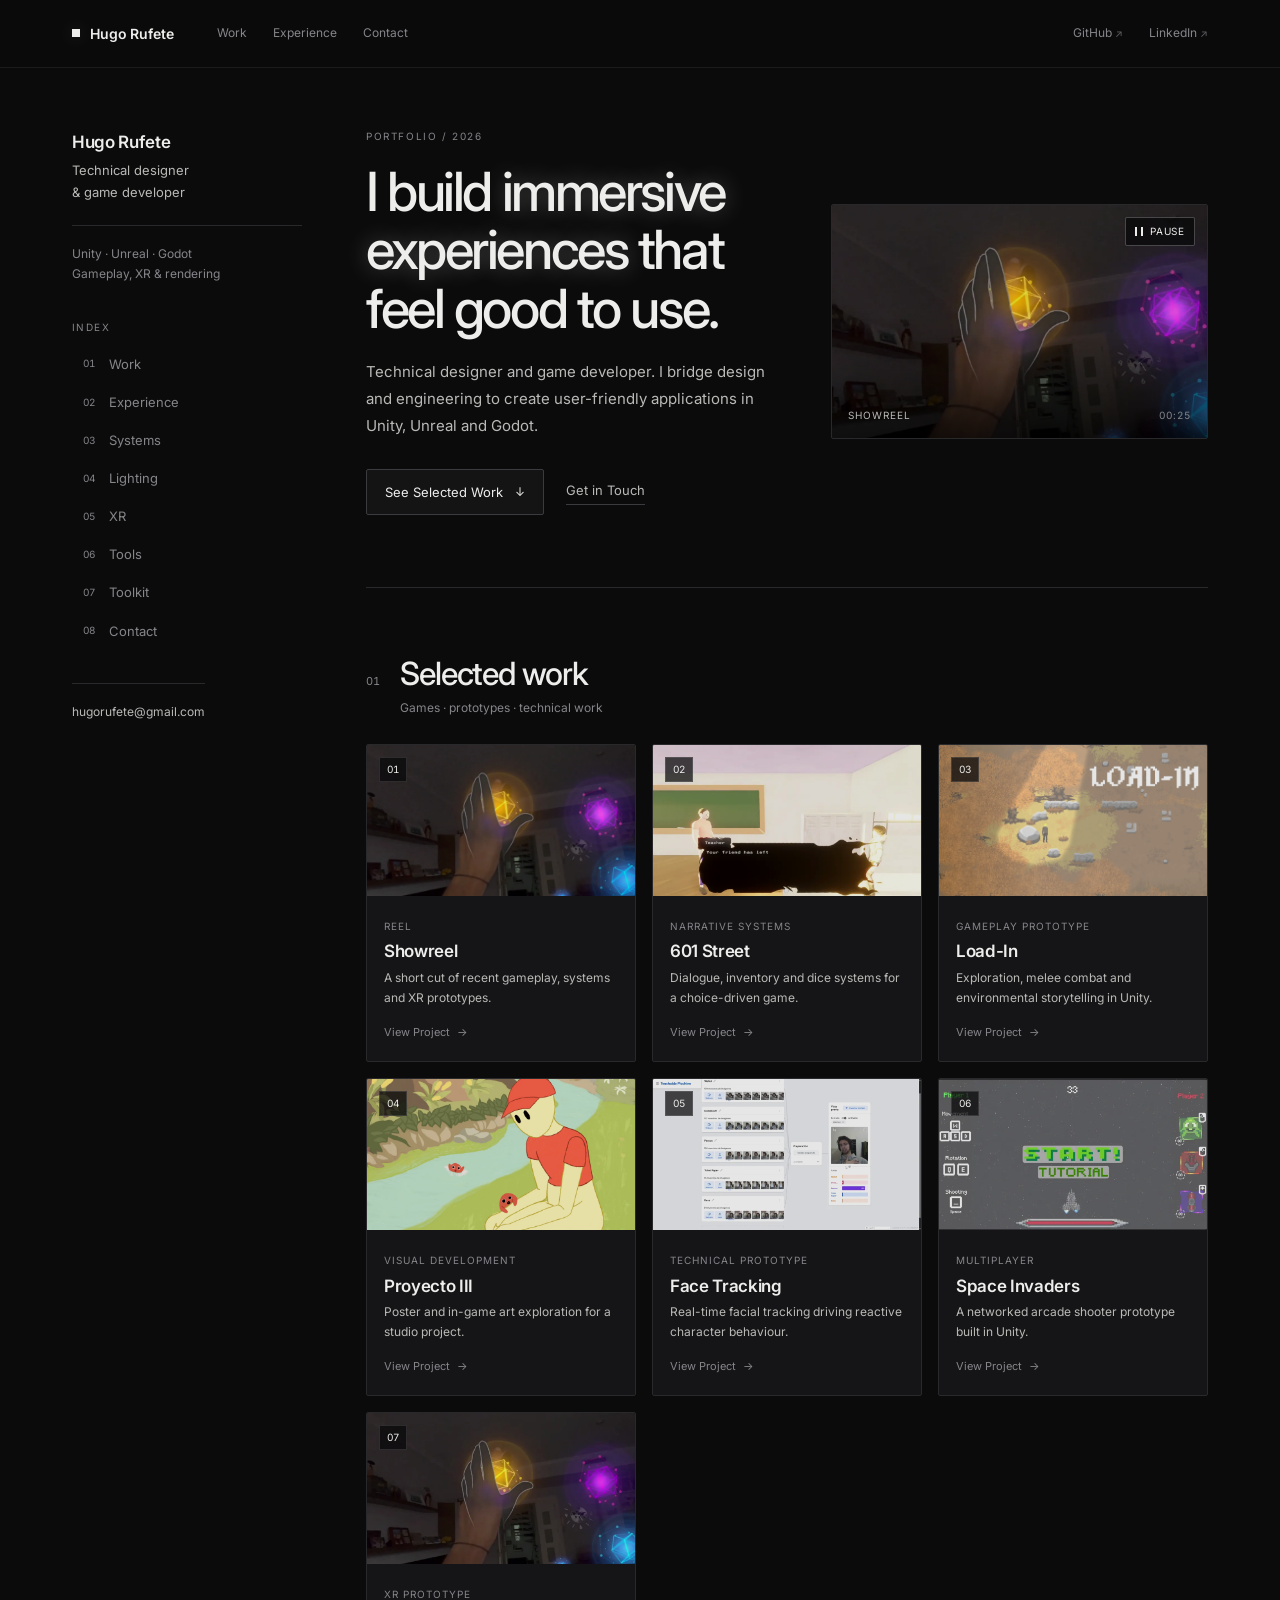
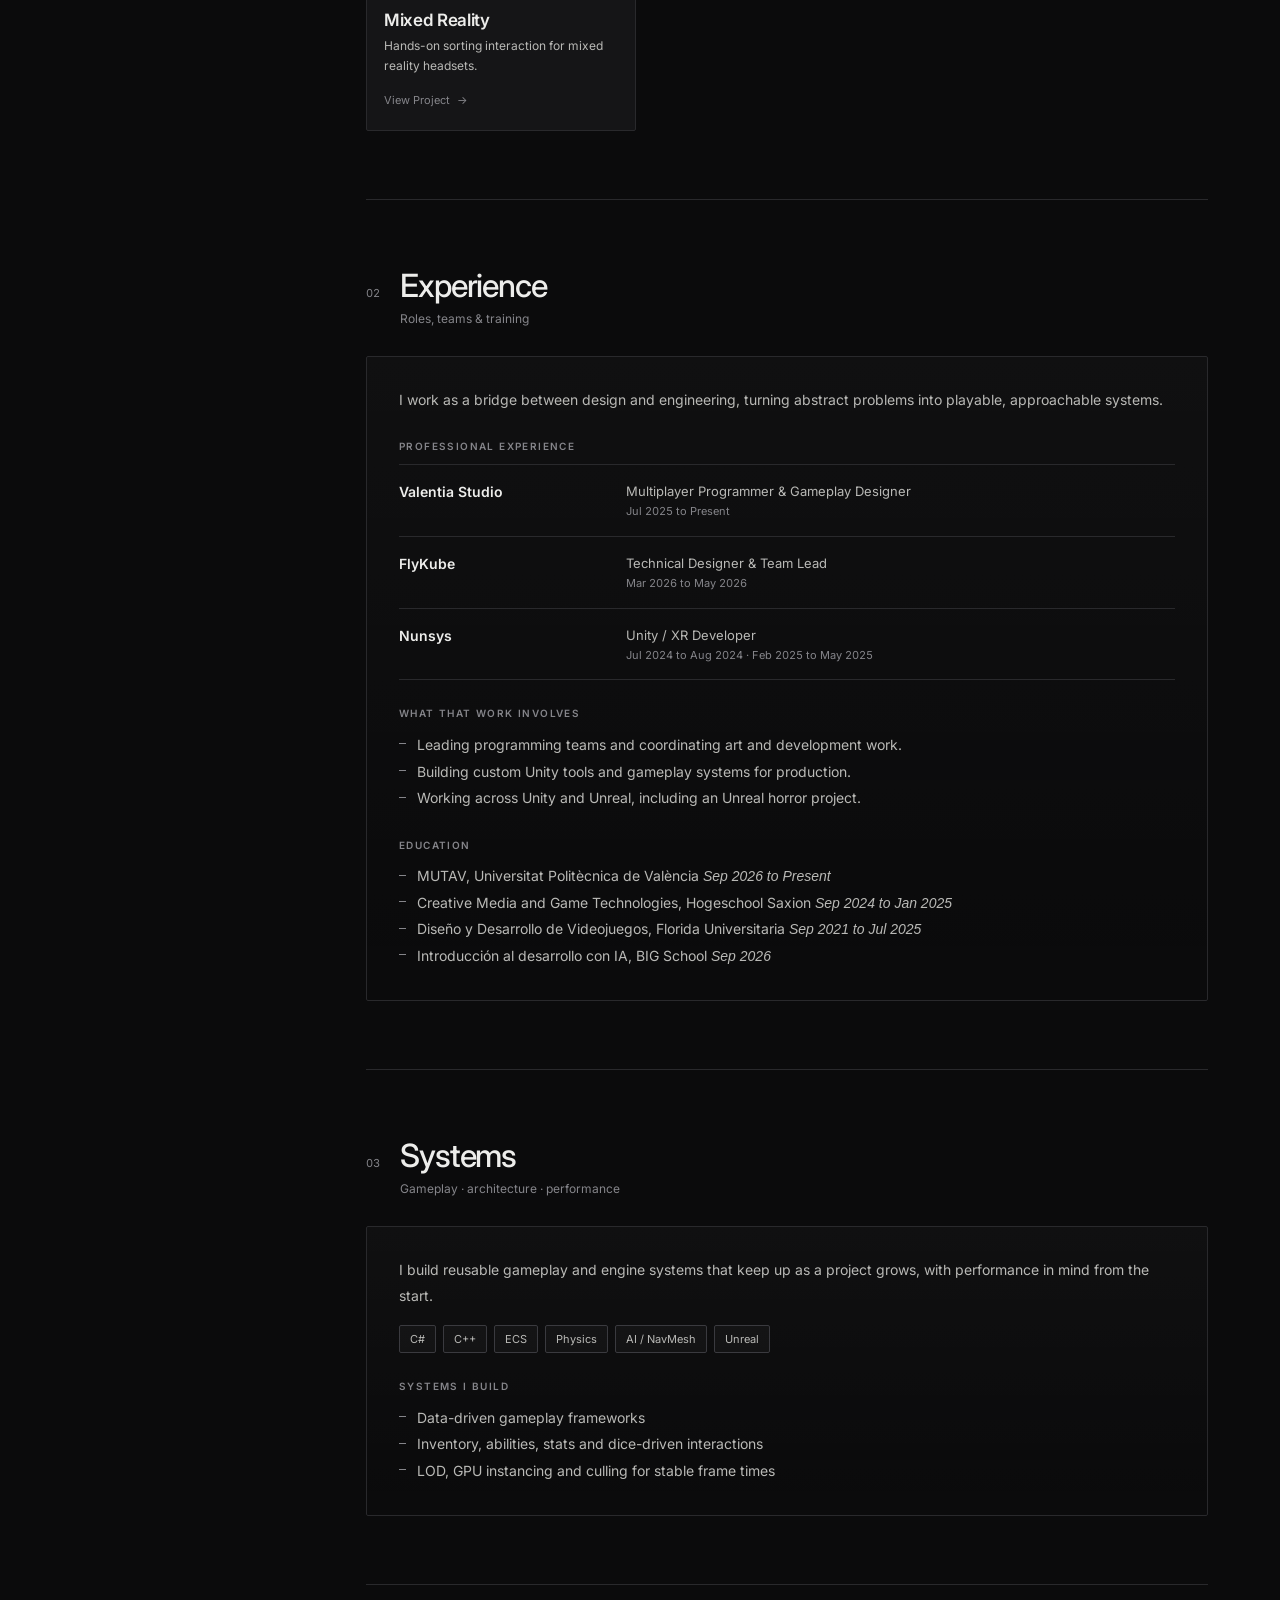
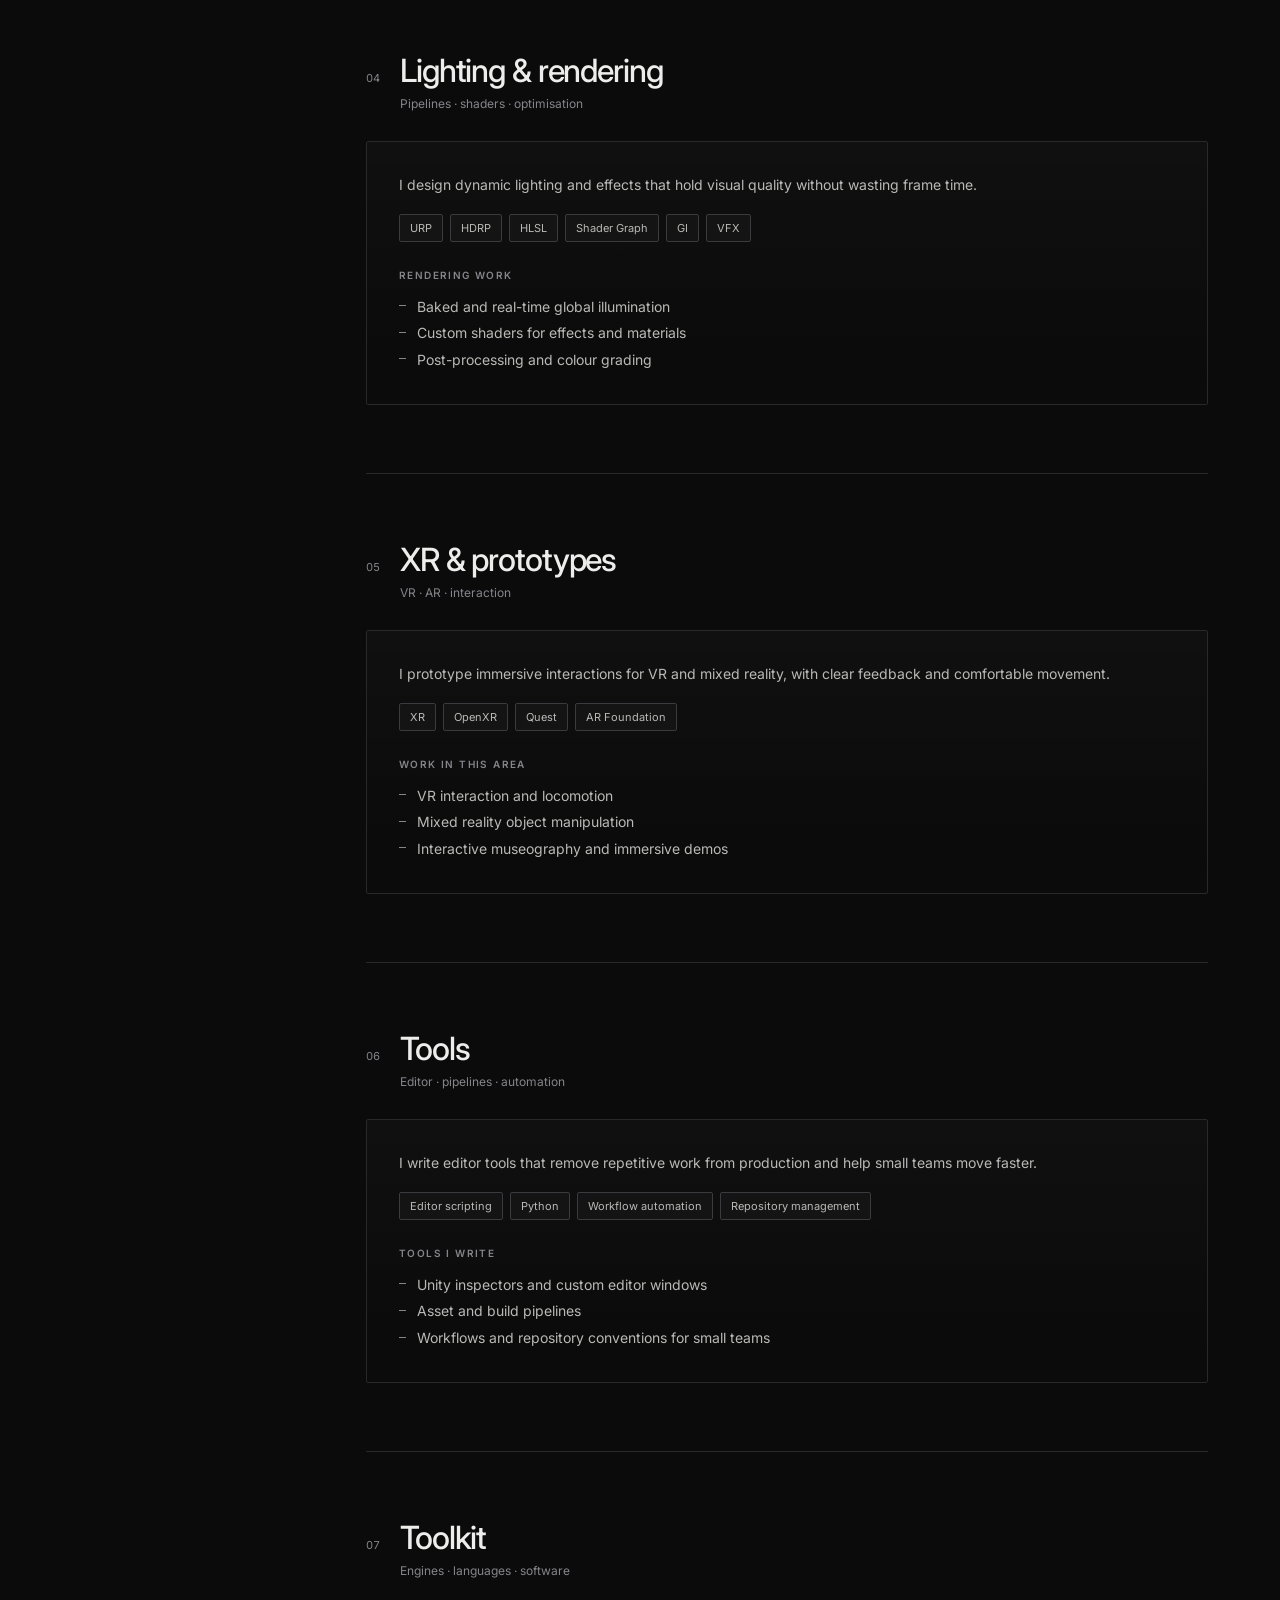
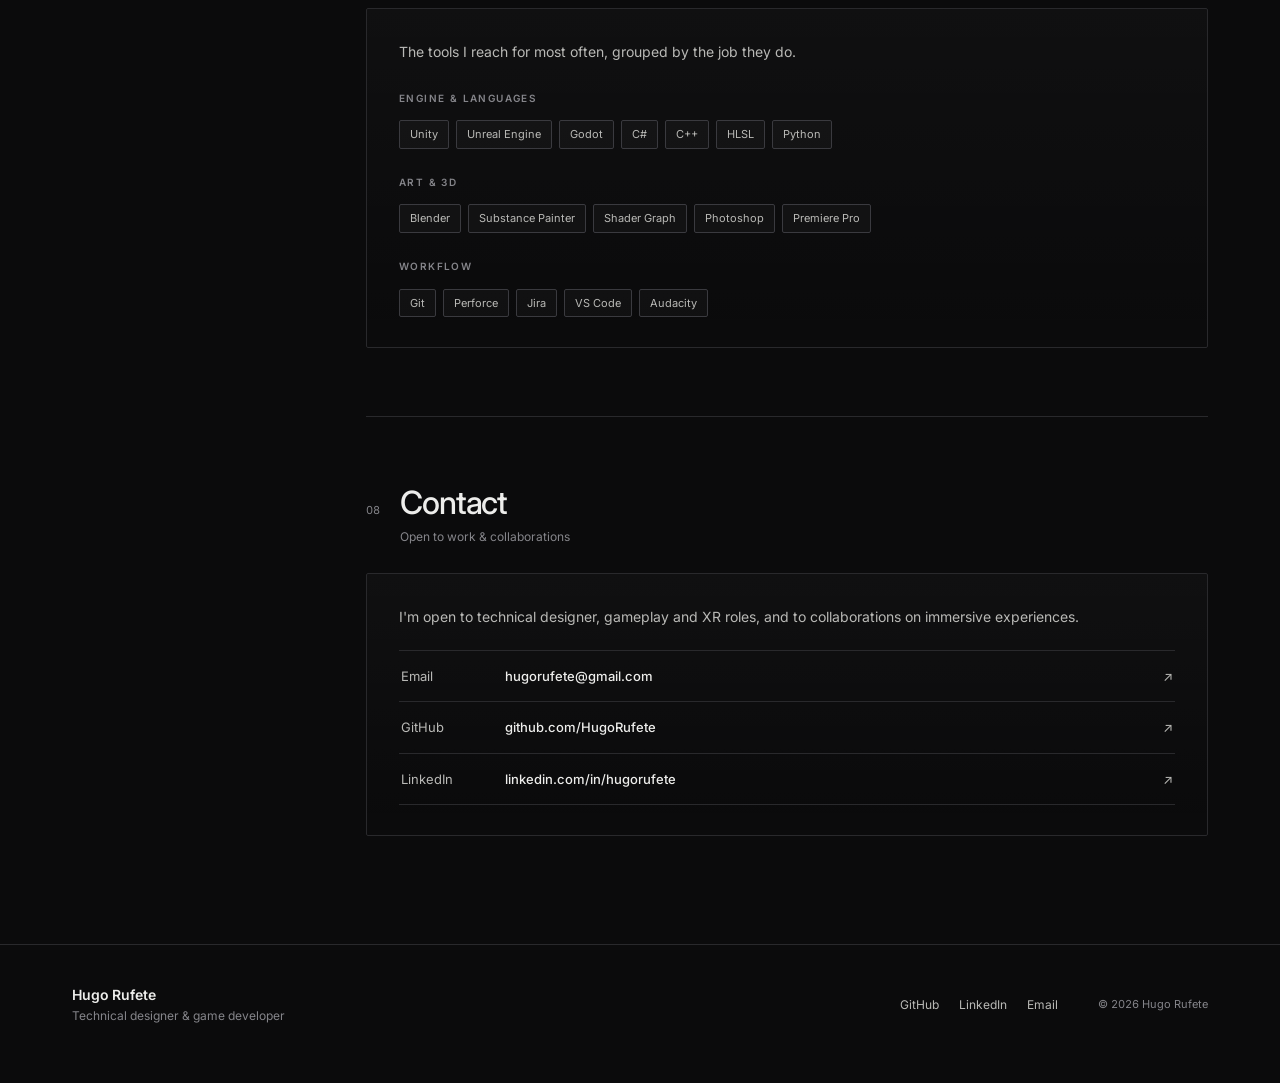
==== commit 1c750c84: "Add workflow docs, CV profile and project pages" ====
--- a/index.html
+++ b/index.html
@@ -5,8 +5,9 @@
   <meta name="viewport" content="width=device-width, initial-scale=1.0">
   <meta name="color-scheme" content="dark">
   <meta name="theme-color" content="#0b0b0c">
-  <meta name="description" content="Hugo Rufete is a game developer and technical artist. Gameplay, XR and rendering work in Unity.">
-  <title>Hugo Rufete: Game Developer &amp; Technical Artist</title>
+  <link rel="icon" href="favicon.svg" type="image/svg+xml">
+  <meta name="description" content="Hugo Rufete is a technical designer and game developer building immersive experiences with Unity, Unreal and Godot.">
+  <title>Hugo Rufete: Technical Designer &amp; Game Developer</title>
 
   <link rel="preconnect" href="https://fonts.googleapis.com">
   <link rel="preconnect" href="https://fonts.gstatic.com" crossorigin>
@@ -41,10 +42,10 @@
       <aside class="sidebar" aria-label="Portfolio index">
         <div class="sidebar-inner">
           <p class="sidebar-name">Hugo Rufete</p>
-          <p class="sidebar-role">Game developer<br>&amp; technical artist</p>
+          <p class="sidebar-role">Technical designer<br>&amp; game developer</p>
 
           <p class="sidebar-note">
-            Unity · C# · URP<br>
+            Unity · Unreal · Godot<br>
             Gameplay, XR &amp; rendering
           </p>
 
@@ -61,10 +62,10 @@
         <section class="masthead" aria-labelledby="intro-title">
           <div class="masthead-copy">
             <p class="eyebrow">Portfolio / 2026</p>
-            <h1 id="intro-title">I build <span class="glow">gameplay systems</span> that feel good to play.</h1>
+            <h1 id="intro-title">I build <span class="glow">immersive experiences</span> that feel good to use.</h1>
             <p class="masthead-lead">
-              Unity developer and technical designer. I work across gameplay,
-              XR and rendering, from the first prototype to the final build.
+              Technical designer and game developer. I bridge design and engineering
+              to create user-friendly applications in Unity, Unreal and Godot.
             </p>
             <div class="masthead-actions">
               <a class="primary-action" href="#work">See Selected Work <span aria-hidden="true">↓</span></a>
@@ -73,8 +74,8 @@
           </div>
 
           <div class="masthead-media">
-            <video autoplay muted loop playsinline preload="metadata" poster="img/ui/hero-poster.webp" aria-hidden="true">
-              <source src="video/hero.mp4" type="video/mp4">
+            <video autoplay muted loop playsinline preload="metadata" poster="projects/showreel/media/hero-poster.webp" aria-hidden="true">
+              <source src="projects/showreel/media/hero.mp4" type="video/mp4">
             </video>
             <div class="media-caption">
               <span>Showreel</span>
@@ -96,7 +97,7 @@
     <div class="footer-inner">
       <div>
         <p class="footer-name">Hugo Rufete</p>
-        <p class="footer-role">Game developer &amp; technical artist</p>
+        <p class="footer-role">Technical designer &amp; game developer</p>
       </div>
       <nav class="footer-links" aria-label="Footer links">
         <a href="https://github.com/HugoRufete" target="_blank" rel="noopener noreferrer">GitHub</a>
